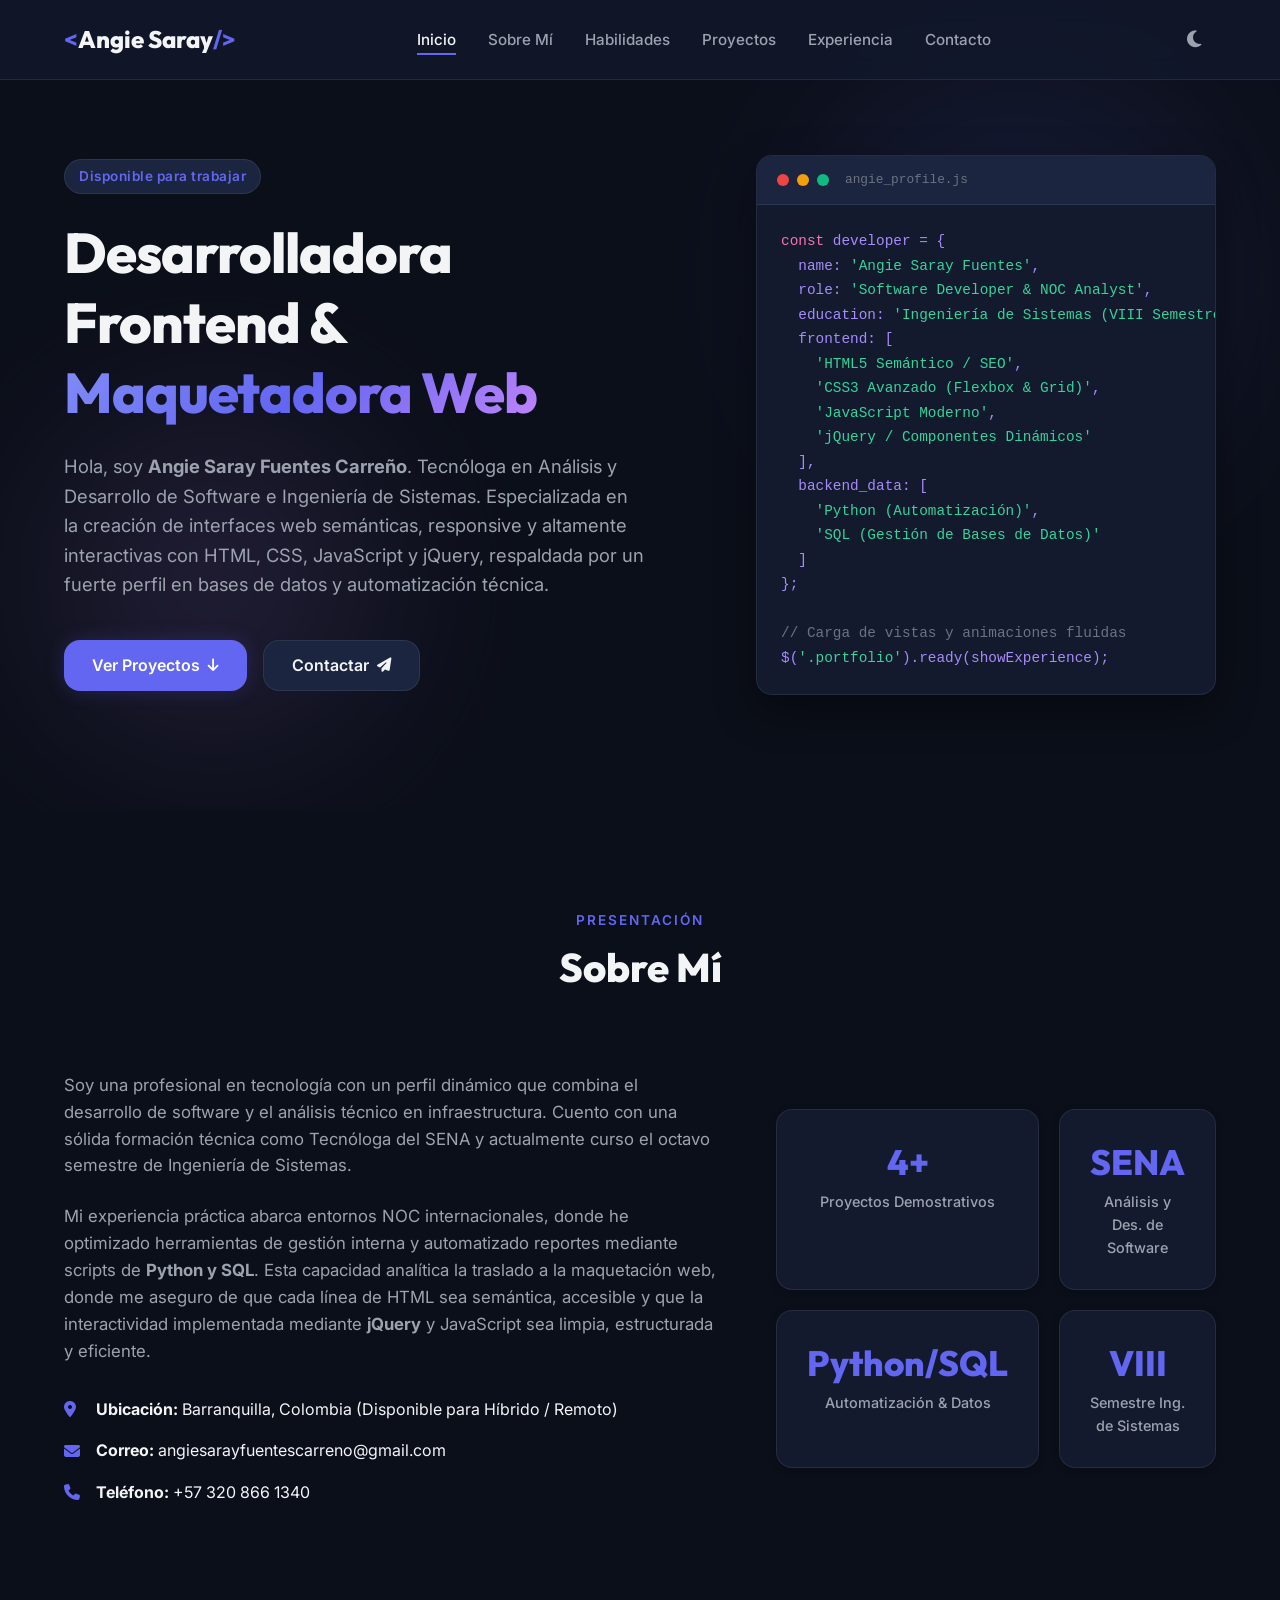
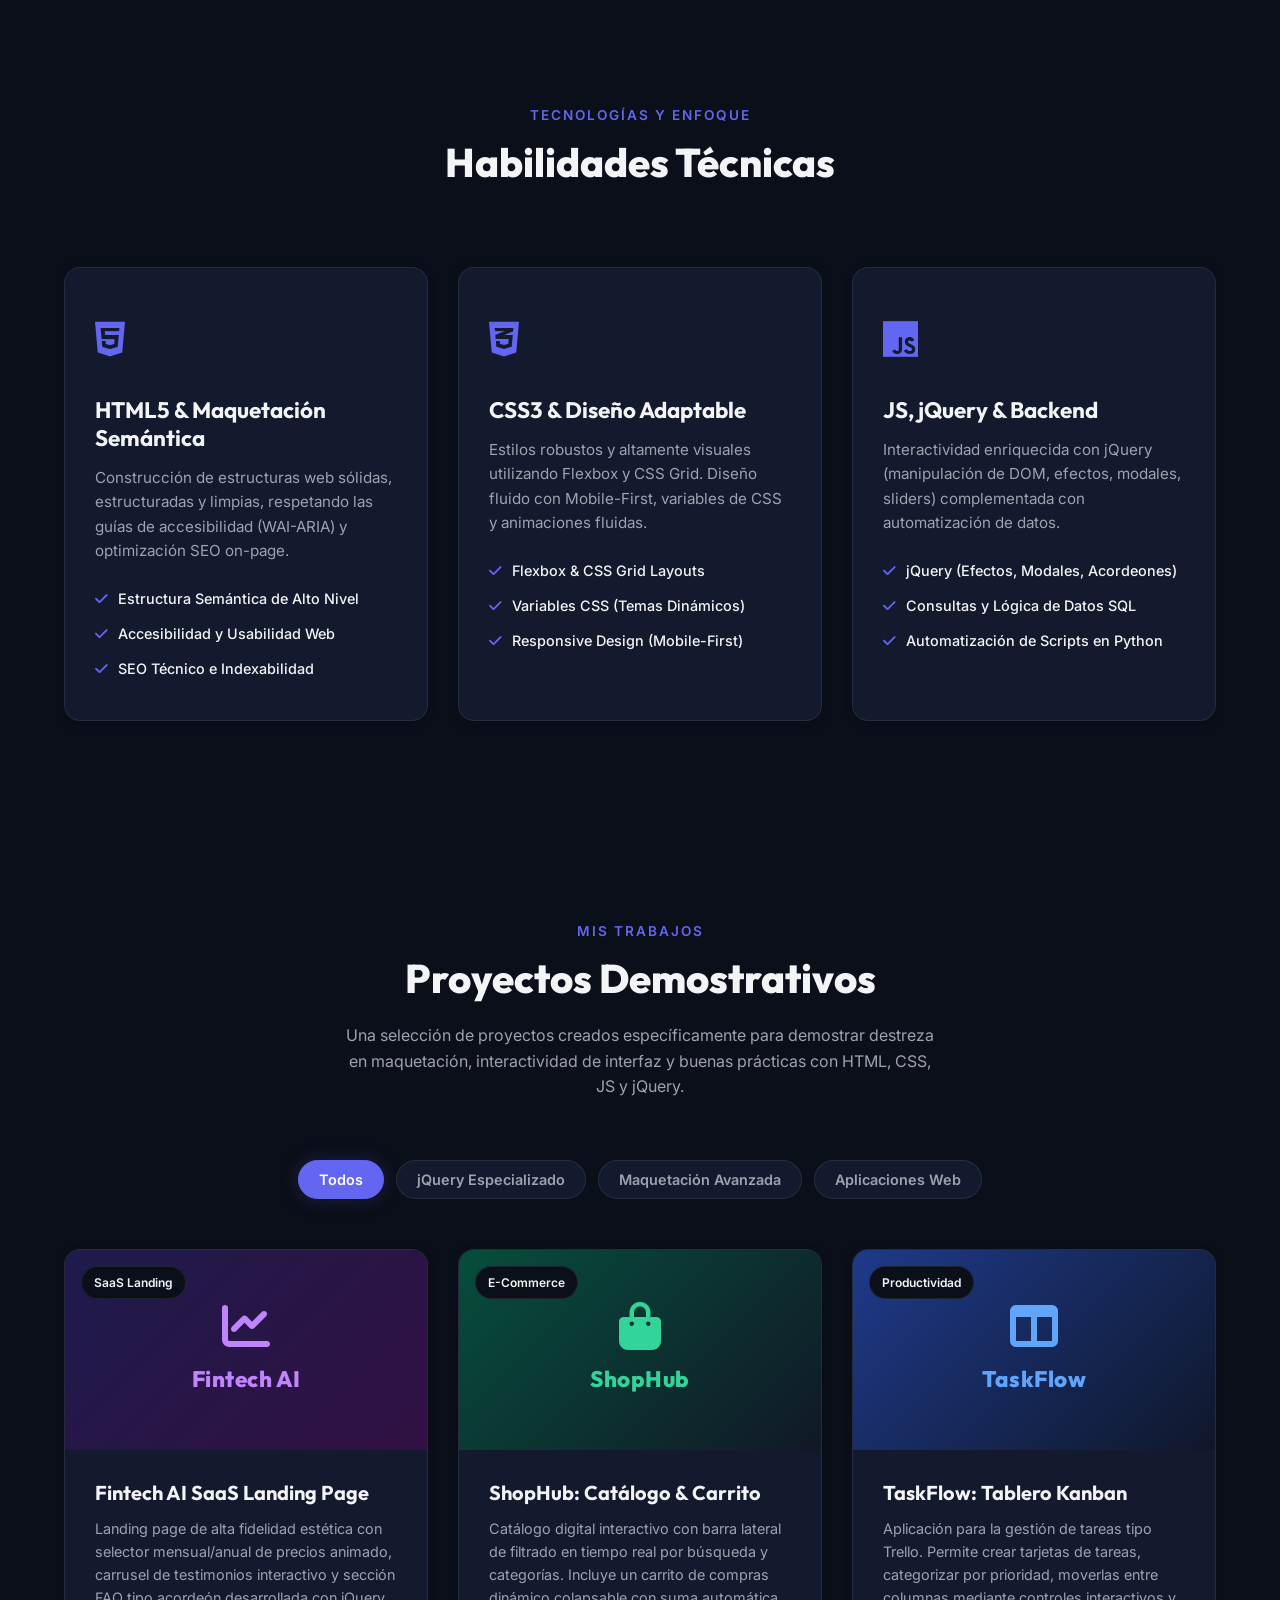
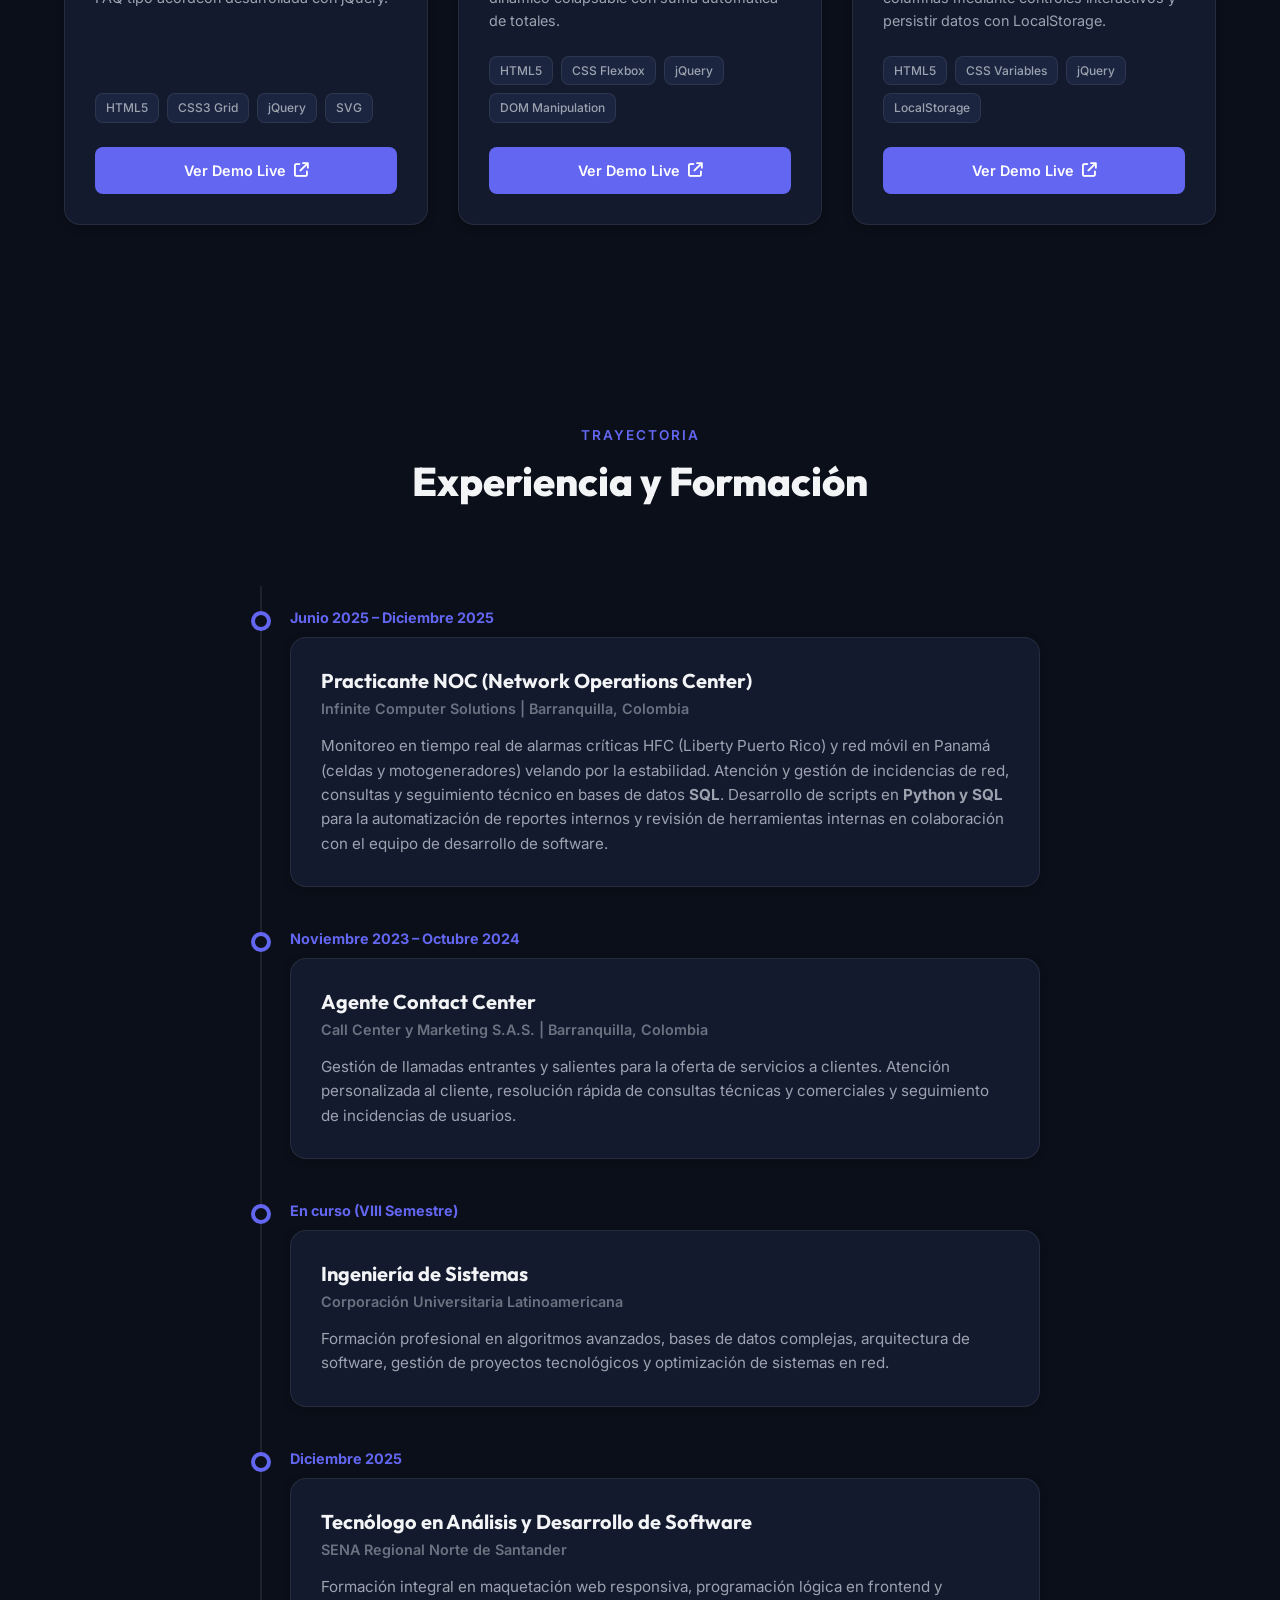
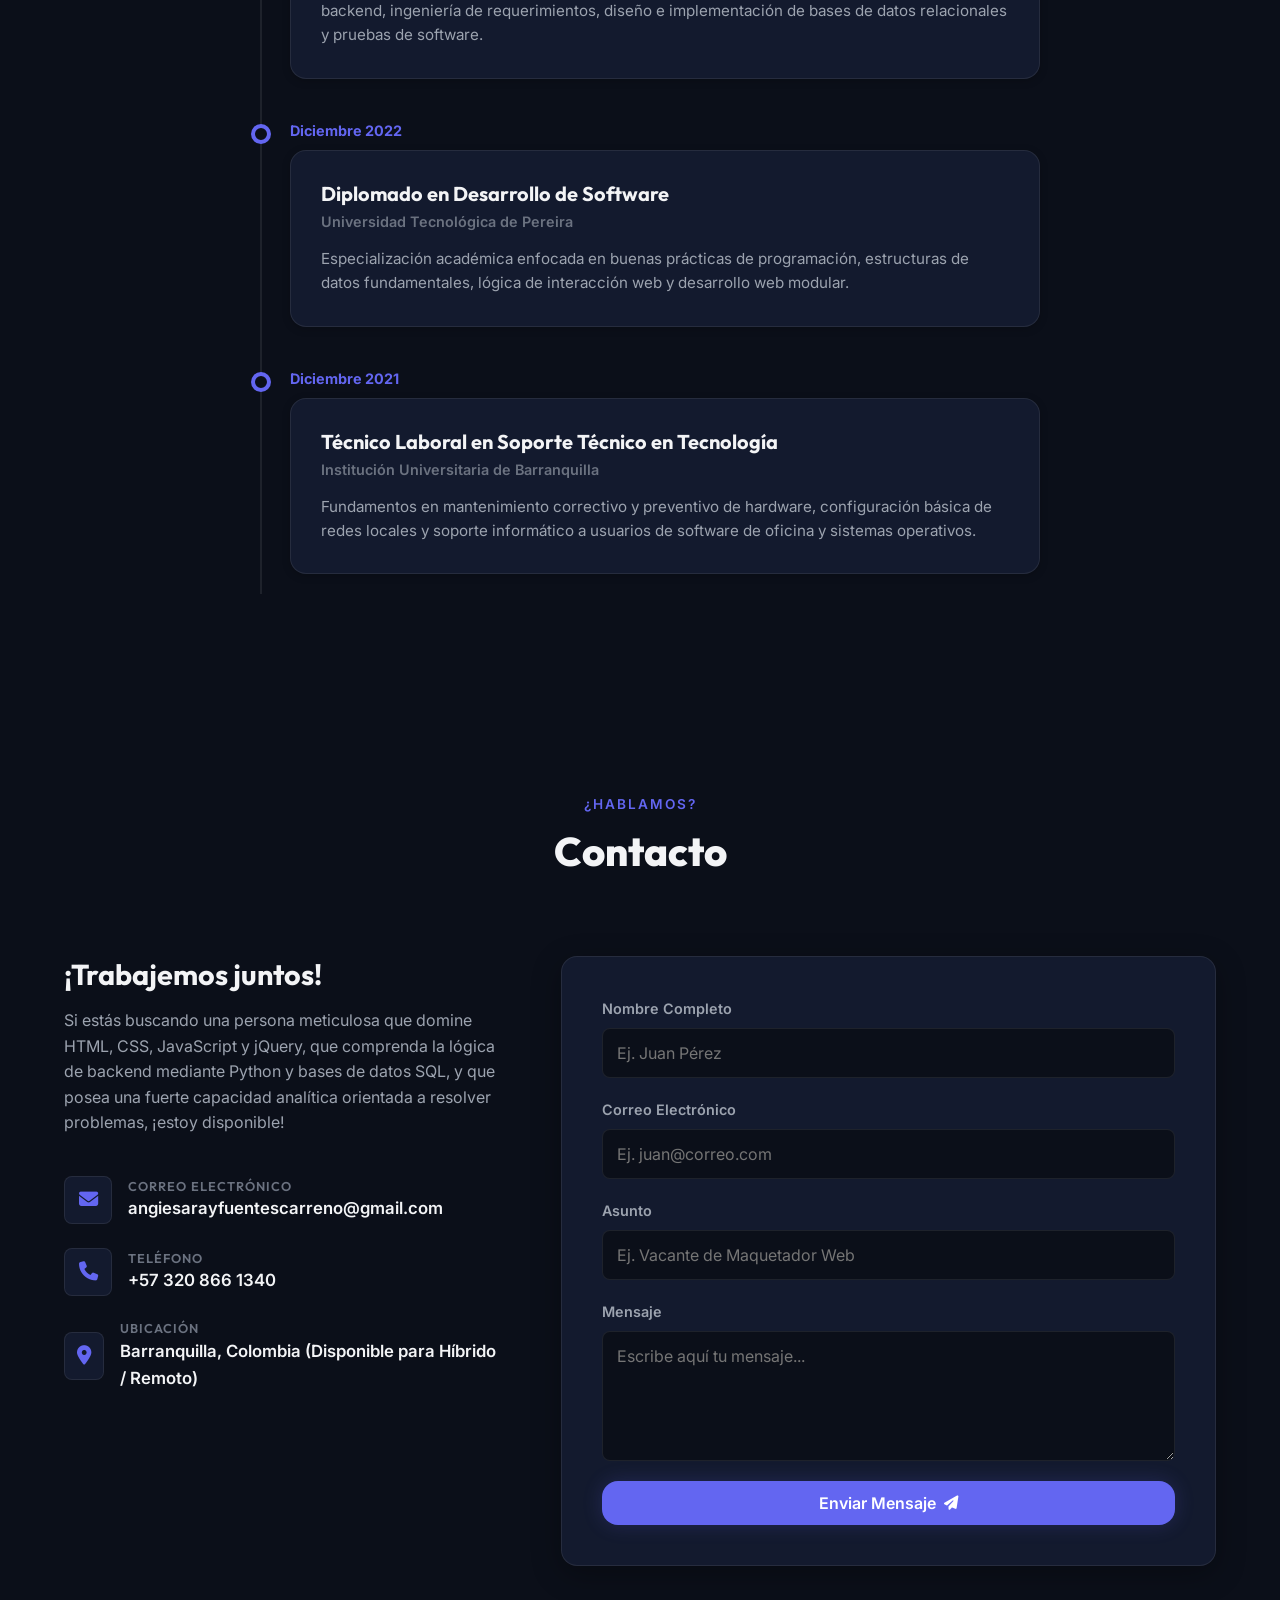
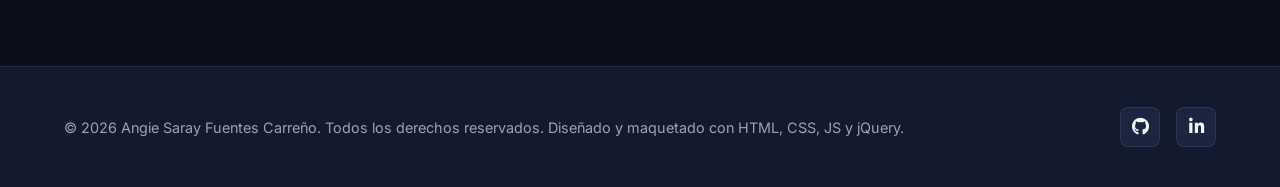
==== index.html @ 32ca0795 "Update index.html with real CV profile details" ====
<!DOCTYPE html>
<html lang="es">
<head>
    <meta charset="UTF-8">
    <meta name="viewport" content="width=device-width, initial-scale=1.0">
    <title>Portafolio Profesional | Angie Saray Fuentes Carreño</title>
    <meta name="description" content="Portafolio profesional de Angie Saray Fuentes Carreño. Tecnóloga en Análisis y Desarrollo de Software e Ingeniería de Sistemas. Especialista en HTML5, CSS3, JavaScript, jQuery, Python y SQL.">
    <meta name="keywords" content="maquetador web, frontend developer, HTML, CSS, JS, jQuery, Python, SQL, NOC, portafolio, Angie Saray Fuentes">
    <meta name="author" content="Angie Saray Fuentes Carreño">
    
    <!-- Google Fonts -->
    <link rel="preconnect" href="https://fonts.googleapis.com">
    <link rel="preconnect" href="https://fonts.gstatic.com" crossorigin>
    <link href="https://fonts.googleapis.com/css2?family=Inter:wght@300;400;500;600;700&family=Outfit:wght@400;500;600;700;800&display=swap" rel="stylesheet">
    
    <!-- FontAwesome Icons -->
    <link rel="stylesheet" href="https://cdnjs.cloudflare.com/ajax/libs/font-awesome/6.4.0/css/all.min.css">
    
    <!-- Custom CSS -->
    <link rel="stylesheet" href="css/main.css">
</head>
<body class="dark-theme">
    
    <!-- Header / Navbar -->
    <header class="site-header" id="site-header">
        <div class="container header-container">
            <a href="#" class="logo" id="logo-brand">
                <span class="logo-accent">&lt;</span>Angie Saray<span class="logo-accent">/&gt;</span>
            </a>
            
            <nav class="main-nav" id="main-navigation">
                <ul class="nav-menu" id="nav-menu">
                    <li><a href="#hero" class="nav-link active">Inicio</a></li>
                    <li><a href="#about" class="nav-link">Sobre Mí</a></li>
                    <li><a href="#skills" class="nav-link">Habilidades</a></li>
                    <li><a href="#projects" class="nav-link">Proyectos</a></li>
                    <li><a href="#experience" class="nav-link">Experiencia</a></li>
                    <li><a href="#contact" class="nav-link">Contacto</a></li>
                </ul>
            </nav>
            
            <div class="header-actions">
                <button class="theme-toggle" id="theme-toggle-btn" aria-label="Cambiar tema de color">
                    <i class="fa-solid fa-moon moon-icon"></i>
                    <i class="fa-solid fa-sun sun-icon"></i>
                </button>
                <button class="mobile-nav-toggle" id="menu-toggle-btn" aria-label="Abrir menú de navegación">
                    <i class="fa-solid fa-bars open-icon"></i>
                    <i class="fa-solid fa-xmark close-icon"></i>
                </button>
            </div>
        </div>
    </header>

    <main>
        <!-- Hero Section -->
        <section class="hero-section" id="hero">
            <div class="hero-bg-shapes">
                <div class="shape shape-1"></div>
                <div class="shape shape-2"></div>
            </div>
            <div class="container hero-container">
                <div class="hero-content">
                    <div class="badge" id="hero-badge">Disponible para trabajar</div>
                    <h1 class="hero-title" id="main-hero-title">
                        Desarrolladora Frontend & <span class="gradient-text">Maquetadora Web</span>
                    </h1>
                    <p class="hero-lead">
                        Hola, soy <strong>Angie Saray Fuentes Carreño</strong>. Tecnóloga en Análisis y Desarrollo de Software e Ingeniería de Sistemas. Especializada en la creación de interfaces web semánticas, responsive y altamente interactivas con HTML, CSS, JavaScript y jQuery, respaldada por un fuerte perfil en bases de datos y automatización técnica.
                    </p>
                    <div class="hero-cta-group">
                        <a href="#projects" class="btn btn-primary" id="cta-view-projects">
                            Ver Proyectos <i class="fa-solid fa-arrow-down btn-icon"></i>
                        </a>
                        <a href="#contact" class="btn btn-secondary" id="cta-contact-me">
                            Contactar <i class="fa-solid fa-paper-plane btn-icon"></i>
                        </a>
                    </div>
                </div>
                <div class="hero-visual">
                    <div class="code-window">
                        <div class="code-header">
                            <span class="dot red"></span>
                            <span class="dot yellow"></span>
                            <span class="dot green"></span>
                            <span class="window-title">angie_profile.js</span>
                        </div>
                        <div class="code-body">
                            <pre><code><span class="keyword">const</span> developer = {
  name: <span class="string">'Angie Saray Fuentes'</span>,
  role: <span class="string">'Software Developer & NOC Analyst'</span>,
  education: <span class="string">'Ingeniería de Sistemas (VIII Semestre)'</span>,
  frontend: [
    <span class="string">'HTML5 Semántico / SEO'</span>,
    <span class="string">'CSS3 Avanzado (Flexbox & Grid)'</span>,
    <span class="string">'JavaScript Moderno'</span>,
    <span class="string">'jQuery / Componentes Dinámicos'</span>
  ],
  backend_data: [
    <span class="string">'Python (Automatización)'</span>,
    <span class="string">'SQL (Gestión de Bases de Datos)'</span>
  ]
};

<span class="comment">// Carga de vistas y animaciones fluidas</span>
$(<span class="string">'.portfolio'</span>).ready(showExperience);</code></pre>
                        </div>
                    </div>
                </div>
            </div>
        </section>

        <!-- About Me Section -->
        <section class="about-section section-padding" id="about">
            <div class="container">
                <div class="section-header">
                    <span class="section-subtitle">Presentación</span>
                    <h2 class="section-title">Sobre Mí</h2>
                </div>
                <div class="about-grid">
                    <div class="about-info">
                        <p class="about-text">
                            Soy una profesional en tecnología con un perfil dinámico que combina el desarrollo de software y el análisis técnico en infraestructura. Cuento con una sólida formación técnica como Tecnóloga del SENA y actualmente curso el octavo semestre de Ingeniería de Sistemas.
                        </p>
                        <p class="about-text">
                            Mi experiencia práctica abarca entornos NOC internacionales, donde he optimizado herramientas de gestión interna y automatizado reportes mediante scripts de <strong>Python y SQL</strong>. Esta capacidad analítica la traslado a la maquetación web, donde me aseguro de que cada línea de HTML sea semántica, accesible y que la interactividad implementada mediante <strong>jQuery</strong> y JavaScript sea limpia, estructurada y eficiente.
                        </p>
                        <div class="personal-details">
                            <div class="detail-item">
                                <i class="fa-solid fa-location-dot detail-icon"></i>
                                <span><strong>Ubicación:</strong> Barranquilla, Colombia (Disponible para Híbrido / Remoto)</span>
                            </div>
                            <div class="detail-item">
                                <i class="fa-solid fa-envelope detail-icon"></i>
                                <span><strong>Correo:</strong> angiesarayfuentescarreno@gmail.com</span>
                            </div>
                            <div class="detail-item">
                                <i class="fa-solid fa-phone detail-icon"></i>
                                <span><strong>Teléfono:</strong> +57 320 866 1340</span>
                            </div>
                        </div>
                    </div>
                    <div class="about-stats">
                        <div class="stat-card">
                            <h3 class="stat-number">4+</h3>
                            <p class="stat-label">Proyectos Demostrativos</p>
                        </div>
                        <div class="stat-card">
                            <h3 class="stat-number">SENA</h3>
                            <p class="stat-label">Análisis y Des. de Software</p>
                        </div>
                        <div class="stat-card">
                            <h3 class="stat-number">Python/SQL</h3>
                            <p class="stat-label">Automatización & Datos</p>
                        </div>
                        <div class="stat-card">
                            <h3 class="stat-number">VIII</h3>
                            <p class="stat-label">Semestre Ing. de Sistemas</p>
                        </div>
                    </div>
                </div>
            </div>
        </section>

        <!-- Habilidades Section -->
        <section class="skills-section section-padding" id="skills">
            <div class="container">
                <div class="section-header">
                    <span class="section-subtitle">Tecnologías y Enfoque</span>
                    <h2 class="section-title">Habilidades Técnicas</h2>
                </div>
                <div class="skills-grid">
                    <div class="skill-category-card">
                        <div class="card-icon"><i class="fa-brands fa-html5"></i></div>
                        <h3 class="card-title">HTML5 & Maquetación Semántica</h3>
                        <p class="card-desc">Construcción de estructuras web sólidas, estructuradas y limpias, respetando las guías de accesibilidad (WAI-ARIA) y optimización SEO on-page.</p>
                        <ul class="skills-list">
                            <li><i class="fa-solid fa-check text-accent"></i> Estructura Semántica de Alto Nivel</li>
                            <li><i class="fa-solid fa-check text-accent"></i> Accesibilidad y Usabilidad Web</li>
                            <li><i class="fa-solid fa-check text-accent"></i> SEO Técnico e Indexabilidad</li>
                        </ul>
                    </div>

                    <div class="skill-category-card">
                        <div class="card-icon"><i class="fa-brands fa-css3-alt"></i></div>
                        <h3 class="card-title">CSS3 & Diseño Adaptable</h3>
                        <p class="card-desc">Estilos robustos y altamente visuales utilizando Flexbox y CSS Grid. Diseño fluido con Mobile-First, variables de CSS y animaciones fluidas.</p>
                        <ul class="skills-list">
                            <li><i class="fa-solid fa-check text-accent"></i> Flexbox & CSS Grid Layouts</li>
                            <li><i class="fa-solid fa-check text-accent"></i> Variables CSS (Temas Dinámicos)</li>
                            <li><i class="fa-solid fa-check text-accent"></i> Responsive Design (Mobile-First)</li>
                        </ul>
                    </div>

                    <div class="skill-category-card">
                        <div class="card-icon"><i class="fa-brands fa-js"></i></div>
                        <h3 class="card-title">JS, jQuery & Backend</h3>
                        <p class="card-desc">Interactividad enriquecida con jQuery (manipulación de DOM, efectos, modales, sliders) complementada con automatización de datos.</p>
                        <ul class="skills-list">
                            <li><i class="fa-solid fa-check text-accent"></i> jQuery (Efectos, Modales, Acordeones)</li>
                            <li><i class="fa-solid fa-check text-accent"></i> Consultas y Lógica de Datos SQL</li>
                            <li><i class="fa-solid fa-check text-accent"></i> Automatización de Scripts en Python</li>
                        </ul>
                    </div>
                </div>
            </div>
        </section>

        <!-- Projects Showcase Section -->
        <section class="projects-section section-padding" id="projects">
            <div class="container">
                <div class="section-header">
                    <span class="section-subtitle">Mis Trabajos</span>
                    <h2 class="section-title">Proyectos Demostrativos</h2>
                    <p class="section-intro">
                        Una selección de proyectos creados específicamente para demostrar destreza en maquetación, interactividad de interfaz y buenas prácticas con HTML, CSS, JS y jQuery.
                    </p>
                </div>

                <!-- Project Filters (jQuery Powered) -->
                <div class="project-filters">
                    <button class="filter-btn active" data-filter="all" id="filter-all">Todos</button>
                    <button class="filter-btn" data-filter="jquery" id="filter-jquery">jQuery Especializado</button>
                    <button class="filter-btn" data-filter="layout" id="filter-layout">Maquetación Avanzada</button>
                    <button class="filter-btn" data-filter="application" id="filter-application">Aplicaciones Web</button>
                </div>

                <div class="projects-grid" id="projects-grid">
                    
                    <!-- Project 1: AI SaaS Landing Page -->
                    <article class="project-card" data-category="layout jquery">
                        <div class="project-img-wrapper">
                            <div class="project-tag">SaaS Landing</div>
                            <div class="project-placeholder-img visual-gradient-saas">
                                <i class="fa-solid fa-chart-line card-visual-icon"></i>
                                <span class="placeholder-text">Fintech AI</span>
                            </div>
                        </div>
                        <div class="project-info">
                            <h3 class="project-title">Fintech AI SaaS Landing Page</h3>
                            <p class="project-desc">
                                Landing page de alta fidelidad estética con selector mensual/anual de precios animado, carrusel de testimonios interactivo y sección FAQ tipo acordeón desarrollada con jQuery.
                            </p>
                            <div class="project-tech-tags">
                                <span>HTML5</span>
                                <span>CSS3 Grid</span>
                                <span>jQuery</span>
                                <span>SVG</span>
                            </div>
                            <div class="project-links">
                                <a href="proyectos/saas-landing/index.html" class="btn-project btn-view" target="_blank">
                                    Ver Demo Live <i class="fa-solid fa-arrow-up-right-from-square"></i>
                                </a>
                            </div>
                        </div>
                    </article>

                    <!-- Project 2: E-Commerce Product Hub -->
                    <article class="project-card" data-category="jquery application">
                        <div class="project-img-wrapper">
                            <div class="project-tag">E-Commerce</div>
                            <div class="project-placeholder-img visual-gradient-ecommerce">
                                <i class="fa-solid fa-bag-shopping card-visual-icon"></i>
                                <span class="placeholder-text">ShopHub</span>
                            </div>
                        </div>
                        <div class="project-info">
                            <h3 class="project-title">ShopHub: Catálogo & Carrito</h3>
                            <p class="project-desc">
                                Catálogo digital interactivo con barra lateral de filtrado en tiempo real por búsqueda y categorías. Incluye un carrito de compras dinámico colapsable con suma automática de totales.
                            </p>
                            <div class="project-tech-tags">
                                <span>HTML5</span>
                                <span>CSS Flexbox</span>
                                <span>jQuery</span>
                                <span>DOM Manipulation</span>
                            </div>
                            <div class="project-links">
                                <a href="proyectos/ecommerce-hub/index.html" class="btn-project btn-view" target="_blank">
                                    Ver Demo Live <i class="fa-solid fa-arrow-up-right-from-square"></i>
                                </a>
                            </div>
                        </div>
                    </article>

                    <!-- Project 3: Kanban Board -->
                    <article class="project-card" data-category="application jquery">
                        <div class="project-img-wrapper">
                            <div class="project-tag">Productividad</div>
                            <div class="project-placeholder-img visual-gradient-kanban">
                                <i class="fa-solid fa-table-columns card-visual-icon"></i>
                                <span class="placeholder-text">TaskFlow</span>
                            </div>
                        </div>
                        <div class="project-info">
                            <h3 class="project-title">TaskFlow: Tablero Kanban</h3>
                            <p class="project-desc">
                                Aplicación para la gestión de tareas tipo Trello. Permite crear tarjetas de tareas, categorizar por prioridad, moverlas entre columnas mediante controles interactivos y persistir datos con LocalStorage.
                            </p>
                            <div class="project-tech-tags">
                                <span>HTML5</span>
                                <span>CSS Variables</span>
                                <span>jQuery</span>
                                <span>LocalStorage</span>
                            </div>
                            <div class="project-links">
                                <a href="proyectos/kanban-board/index.html" class="btn-project btn-view" target="_blank">
                                    Ver Demo Live <i class="fa-solid fa-arrow-up-right-from-square"></i>
                                </a>
                            </div>
                        </div>
                    </article>

                </div>
            </div>
        </section>

        <!-- Experiencia / Educación Section -->
        <section class="experience-section section-padding" id="experience">
            <div class="container">
                <div class="section-header">
                    <span class="section-subtitle">Trayectoria</span>
                    <h2 class="section-title">Experiencia y Formación</h2>
                </div>
                <div class="timeline">
                    <!-- Experience 1 -->
                    <div class="timeline-item">
                        <div class="timeline-dot"></div>
                        <div class="timeline-date">Junio 2025 – Diciembre 2025</div>
                        <div class="timeline-content">
                            <h3 class="timeline-title">Practicante NOC (Network Operations Center)</h3>
                            <p class="timeline-org">Infinite Computer Solutions | Barranquilla, Colombia</p>
                            <p class="timeline-desc">
                                Monitoreo en tiempo real de alarmas críticas HFC (Liberty Puerto Rico) y red móvil en Panamá (celdas y motogeneradores) velando por la estabilidad. Atención y gestión de incidencias de red, consultas y seguimiento técnico en bases de datos <strong>SQL</strong>. Desarrollo de scripts en <strong>Python y SQL</strong> para la automatización de reportes internos y revisión de herramientas internas en colaboración con el equipo de desarrollo de software.
                            </p>
                        </div>
                    </div>
                    
                    <!-- Experience 2 -->
                    <div class="timeline-item">
                        <div class="timeline-dot"></div>
                        <div class="timeline-date">Noviembre 2023 – Octubre 2024</div>
                        <div class="timeline-content">
                            <h3 class="timeline-title">Agente Contact Center</h3>
                            <p class="timeline-org">Call Center y Marketing S.A.S. | Barranquilla, Colombia</p>
                            <p class="timeline-desc">
                                Gestión de llamadas entrantes y salientes para la oferta de servicios a clientes. Atención personalizada al cliente, resolución rápida de consultas técnicas y comerciales y seguimiento de incidencias de usuarios.
                            </p>
                        </div>
                    </div>

                    <!-- Education 1 -->
                    <div class="timeline-item">
                        <div class="timeline-dot"></div>
                        <div class="timeline-date">En curso (VIII Semestre)</div>
                        <div class="timeline-content">
                            <h3 class="timeline-title">Ingeniería de Sistemas</h3>
                            <p class="timeline-org">Corporación Universitaria Latinoamericana</p>
                            <p class="timeline-desc">
                                Formación profesional en algoritmos avanzados, bases de datos complejas, arquitectura de software, gestión de proyectos tecnológicos y optimización de sistemas en red.
                            </p>
                        </div>
                    </div>

                    <!-- Education 2 -->
                    <div class="timeline-item">
                        <div class="timeline-dot"></div>
                        <div class="timeline-date">Diciembre 2025</div>
                        <div class="timeline-content">
                            <h3 class="timeline-title">Tecnólogo en Análisis y Desarrollo de Software</h3>
                            <p class="timeline-org">SENA Regional Norte de Santander</p>
                            <p class="timeline-desc">
                                Formación integral en maquetación web responsiva, programación lógica en frontend y backend, ingeniería de requerimientos, diseño e implementación de bases de datos relacionales y pruebas de software.
                            </p>
                        </div>
                    </div>

                    <!-- Education 3 -->
                    <div class="timeline-item">
                        <div class="timeline-dot"></div>
                        <div class="timeline-date">Diciembre 2022</div>
                        <div class="timeline-content">
                            <h3 class="timeline-title">Diplomado en Desarrollo de Software</h3>
                            <p class="timeline-org">Universidad Tecnológica de Pereira</p>
                            <p class="timeline-desc">
                                Especialización académica enfocada en buenas prácticas de programación, estructuras de datos fundamentales, lógica de interacción web y desarrollo web modular.
                            </p>
                        </div>
                    </div>

                    <!-- Education 4 -->
                    <div class="timeline-item">
                        <div class="timeline-dot"></div>
                        <div class="timeline-date">Diciembre 2021</div>
                        <div class="timeline-content">
                            <h3 class="timeline-title">Técnico Laboral en Soporte Técnico en Tecnología</h3>
                            <p class="timeline-org">Institución Universitaria de Barranquilla</p>
                            <p class="timeline-desc">
                                Fundamentos en mantenimiento correctivo y preventivo de hardware, configuración básica de redes locales y soporte informático a usuarios de software de oficina y sistemas operativos.
                            </p>
                        </div>
                    </div>
                </div>
            </div>
        </section>

        <!-- Contact Section -->
        <section class="contact-section section-padding" id="contact">
            <div class="container">
                <div class="section-header">
                    <span class="section-subtitle">¿Hablamos?</span>
                    <h2 class="section-title">Contacto</h2>
                </div>
                <div class="contact-grid">
                    <div class="contact-info-panel">
                        <h3 class="contact-info-title">¡Trabajemos juntos!</h3>
                        <p class="contact-info-desc">
                            Si estás buscando una persona meticulosa que domine HTML, CSS, JavaScript y jQuery, que comprenda la lógica de backend mediante Python y bases de datos SQL, y que posea una fuerte capacidad analítica orientada a resolver problemas, ¡estoy disponible!
                        </p>
                        
                        <div class="contact-methods">
                            <div class="method-item">
                                <div class="method-icon"><i class="fa-solid fa-envelope"></i></div>
                                <div>
                                    <h4 class="method-label">Correo Electrónico</h4>
                                    <a href="mailto:angiesarayfuentescarreno@gmail.com" class="method-link">angiesarayfuentescarreno@gmail.com</a>
                                </div>
                            </div>
                            <div class="method-item">
                                <div class="method-icon"><i class="fa-solid fa-phone"></i></div>
                                <div>
                                    <h4 class="method-label">Teléfono</h4>
                                    <a href="tel:+573208661340" class="method-link">+57 320 866 1340</a>
                                </div>
                            </div>
                            <div class="method-item">
                                <div class="method-icon"><i class="fa-solid fa-location-dot"></i></div>
                                <div>
                                    <h4 class="method-label">Ubicación</h4>
                                    <span class="method-text">Barranquilla, Colombia (Disponible para Híbrido / Remoto)</span>
                                </div>
                            </div>
                        </div>
                    </div>

                    <div class="contact-form-panel">
                        <!-- jQuery Validated Form -->
                        <form id="portfolio-contact-form" class="contact-form" novalidate>
                            <div class="form-group">
                                <label for="form-name">Nombre Completo</label>
                                <input type="text" id="form-name" name="name" class="form-control" placeholder="Ej. Juan Pérez" required>
                                <span class="error-msg" id="name-error">El nombre es obligatorio (mínimo 3 letras).</span>
                            </div>
                            
                            <div class="form-group">
                                <label for="form-email">Correo Electrónico</label>
                                <input type="email" id="form-email" name="email" class="form-control" placeholder="Ej. juan@correo.com" required>
                                <span class="error-msg" id="email-error">Ingrese un correo electrónico válido.</span>
                            </div>

                            <div class="form-group">
                                <label for="form-subject">Asunto</label>
                                <input type="text" id="form-subject" name="subject" class="form-control" placeholder="Ej. Vacante de Maquetador Web" required>
                                <span class="error-msg" id="subject-error">El asunto es obligatorio.</span>
                            </div>

                            <div class="form-group">
                                <label for="form-message">Mensaje</label>
                                <textarea id="form-message" name="message" class="form-control" rows="5" placeholder="Escribe aquí tu mensaje..." required></textarea>
                                <span class="error-msg" id="message-error">El mensaje no puede estar vacío (mínimo 10 caracteres).</span>
                            </div>

                            <button type="submit" class="btn btn-primary btn-block" id="form-submit-btn">
                                Enviar Mensaje <i class="fa-solid fa-paper-plane btn-icon"></i>
                            </button>
                            
                            <div class="form-status-alert success" id="form-status-success">
                                <i class="fa-solid fa-circle-check alert-icon"></i>
                                Mensaje enviado exitosamente. ¡Gracias por contactarme!
                            </div>
                            
                            <div class="form-status-alert error" id="form-status-error">
                                <i class="fa-solid fa-circle-xmark alert-icon"></i>
                                Por favor corrija los errores en el formulario antes de enviar.
                            </div>
                        </form>
                    </div>
                </div>
            </div>
        </section>
    </main>

    <!-- Footer -->
    <footer class="site-footer">
        <div class="container footer-container">
            <p class="copyright">
                &copy; 2026 Angie Saray Fuentes Carreño. Todos los derechos reservados. Diseñado y maquetado con HTML, CSS, JS y jQuery.
            </p>
            <div class="footer-socials">
                <a href="https://github.com/AngieFuentes2909" target="_blank" aria-label="GitHub"><i class="fa-brands fa-github"></i></a>
                <a href="https://linkedin.com" target="_blank" aria-label="LinkedIn"><i class="fa-brands fa-linkedin-in"></i></a>
            </div>
        </div>
    </footer>

    <!-- jQuery CDN -->
    <script src="https://code.jquery.com/jquery-3.7.1.min.js" integrity="sha256-/JqT3SQfawRcv/BIHPThkBvs0OEvtFFmqPF/lYI/Cxo=" crossorigin="anonymous"></script>
    
    <!-- Custom JS -->
    <script src="js/main.js"></script>
</body>
</html>
---- css/main.css ----
/* ==========================================================================
   DESIGN SYSTEM & VARIABLES
   ========================================================================== */

:root {
    /* Color Palette - Dark Theme (Default) */
    --bg-primary: #0b0f19;
    --bg-secondary: #131a2e;
    --bg-tertiary: #1b2540;
    --bg-glass: rgba(19, 26, 46, 0.7);
    --border-color: rgba(255, 255, 255, 0.08);
    --text-primary: #f3f4f6;
    --text-secondary: #9ca3af;
    --text-muted: #6b7280;
    
    /* Brand Accent Colors */
    --accent-color: #6366f1; /* Indigo */
    --accent-hover: #4f46e5;
    --accent-glow: rgba(99, 102, 241, 0.3);
    
    /* Support Colors */
    --success: #10b981;
    --success-bg: rgba(16, 185, 129, 0.1);
    --error: #ef4444;
    --error-bg: rgba(239, 68, 68, 0.1);
    --warning: #f59e0b;
    
    /* Fonts */
    --font-heading: 'Outfit', 'Inter', sans-serif;
    --font-body: 'Inter', sans-serif;
    
    /* Transitions & Shadow */
    --transition-fast: 0.2s ease;
    --transition-normal: 0.3s cubic-bezier(0.4, 0, 0.2, 1);
    --transition-slow: 0.5s cubic-bezier(0.4, 0, 0.2, 1);
    --shadow-sm: 0 2px 8px rgba(0, 0, 0, 0.2);
    --shadow-md: 0 8px 30px rgba(0, 0, 0, 0.3);
    --shadow-lg: 0 16px 40px rgba(0, 0, 0, 0.4);
    --shadow-accent: 0 0 20px rgba(99, 102, 241, 0.2);
    
    /* Border Radius */
    --radius-sm: 8px;
    --radius-md: 16px;
    --radius-lg: 24px;
    --radius-full: 9999px;
    
    /* Constraints */
    --max-width: 1200px;
    --header-height: 80px;
}

/* Light Theme Overrides */
body.light-theme {
    --bg-primary: #f8fafc;
    --bg-secondary: #ffffff;
    --bg-tertiary: #f1f5f9;
    --bg-glass: rgba(255, 255, 255, 0.7);
    --border-color: rgba(0, 0, 0, 0.08);
    --text-primary: #0f172a;
    --text-secondary: #475569;
    --text-muted: #94a3b8;
    
    --accent-color: #4f46e5;
    --accent-hover: #3730a3;
    --accent-glow: rgba(79, 70, 229, 0.15);
    
    --shadow-sm: 0 2px 8px rgba(0, 0, 0, 0.05);
    --shadow-md: 0 8px 30px rgba(0, 0, 0, 0.08);
    --shadow-lg: 0 16px 40px rgba(0, 0, 0, 0.12);
}

/* ==========================================================================
   RESET & BASE STYLES
   ========================================================================== */

* {
    box-sizing: border-box;
    margin: 0;
    padding: 0;
}

html {
    scroll-behavior: smooth;
    font-size: 16px;
}

body {
    background-color: var(--bg-primary);
    color: var(--text-primary);
    font-family: var(--font-body);
    line-height: 1.6;
    overflow-x: hidden;
    transition: background-color var(--transition-normal), color var(--transition-normal);
}

/* Custom Scrollbar */
::-webkit-scrollbar {
    width: 10px;
}
::-webkit-scrollbar-track {
    background: var(--bg-primary);
}
::-webkit-scrollbar-thumb {
    background: var(--bg-tertiary);
    border-radius: var(--radius-full);
    border: 2px solid var(--bg-primary);
}
::-webkit-scrollbar-thumb:hover {
    background: var(--accent-color);
}

/* Common Layout Containers */
.container {
    width: 90%;
    max-width: var(--max-width);
    margin: 0 auto;
}

a {
    color: inherit;
    text-decoration: none;
    transition: color var(--transition-fast);
}

ul {
    list-style: none;
}

img {
    max-width: 100%;
    height: auto;
    display: block;
}

button, input, textarea, select {
    font-family: inherit;
    font-size: inherit;
    color: inherit;
}

/* ==========================================================================
   TYPOGRAPHY & UTILITIES
   ========================================================================== */

h1, h2, h3, h4, h5, h6 {
    font-family: var(--font-heading);
    font-weight: 700;
    line-height: 1.25;
}

.gradient-text {
    background: linear-gradient(135deg, #818cf8 0%, var(--accent-color) 50%, #c084fc 100%);
    -webkit-background-clip: text;
    -webkit-text-fill-color: transparent;
    background-clip: text;
}

.text-accent {
    color: var(--accent-color);
}

.section-padding {
    padding: 100px 0;
}

.section-header {
    text-align: center;
    margin-bottom: 60px;
}

.section-subtitle {
    text-transform: uppercase;
    font-size: 0.85rem;
    font-weight: 600;
    letter-spacing: 2px;
    color: var(--accent-color);
    margin-bottom: 10px;
    display: block;
}

.section-title {
    font-size: 2.5rem;
    font-weight: 800;
    margin-bottom: 20px;
    position: relative;
    display: inline-block;
}

.section-intro {
    max-width: 600px;
    margin: 0 auto;
    color: var(--text-secondary);
}

/* ==========================================================================
   BUTTONS
   ========================================================================== */

.btn {
    display: inline-flex;
    align-items: center;
    justify-content: center;
    padding: 12px 28px;
    border-radius: var(--radius-md);
    font-weight: 600;
    cursor: pointer;
    transition: all var(--transition-fast);
    border: none;
    gap: 8px;
    outline: none;
}

.btn-icon {
    font-size: 0.9em;
    transition: transform var(--transition-fast);
}

.btn:hover .btn-icon {
    transform: translateY(2px);
}

.btn-primary {
    background-color: var(--accent-color);
    color: #ffffff;
    box-shadow: var(--shadow-accent);
}

.btn-primary:hover {
    background-color: var(--accent-hover);
    transform: translateY(-2px);
    box-shadow: 0 10px 25px rgba(99, 102, 241, 0.4);
}

.btn-secondary {
    background-color: var(--bg-tertiary);
    color: var(--text-primary);
    border: 1px solid var(--border-color);
}

.btn-secondary:hover {
    background-color: var(--border-color);
    transform: translateY(-2px);
}

.btn-block {
    display: flex;
    width: 100%;
}

/* ==========================================================================
   HEADER / NAVBAR
   ========================================================================== */

.site-header {
    position: fixed;
    top: 0;
    left: 0;
    width: 100%;
    height: var(--header-height);
    background-color: var(--bg-glass);
    backdrop-filter: blur(12px);
    -webkit-backdrop-filter: blur(12px);
    border-bottom: 1px solid var(--border-color);
    z-index: 1000;
    display: flex;
    align-items: center;
    transition: background-color var(--transition-normal), border var(--transition-normal);
}

.header-container {
    display: flex;
    justify-content: space-between;
    align-items: center;
}

.logo {
    font-family: var(--font-heading);
    font-weight: 800;
    font-size: 1.5rem;
    color: var(--text-primary);
    display: flex;
    align-items: center;
}

.logo-accent {
    color: var(--accent-color);
    font-weight: 700;
}

.main-nav {
    display: flex;
}

.nav-menu {
    display: flex;
    gap: 32px;
}

.nav-link {
    font-weight: 500;
    color: var(--text-secondary);
    font-size: 0.95rem;
    position: relative;
    padding: 6px 0;
}

.nav-link::after {
    content: '';
    position: absolute;
    bottom: 0;
    left: 0;
    width: 0;
    height: 2px;
    background-color: var(--accent-color);
    transition: width var(--transition-fast);
}

.nav-link:hover, .nav-link.active {
    color: var(--text-primary);
}

.nav-link.active::after, .nav-link:hover::after {
    width: 100%;
}

.header-actions {
    display: flex;
    align-items: center;
    gap: 16px;
}

.theme-toggle, .mobile-nav-toggle {
    background: none;
    border: none;
    color: var(--text-secondary);
    font-size: 1.2rem;
    cursor: pointer;
    width: 44px;
    height: 44px;
    border-radius: var(--radius-sm);
    display: flex;
    align-items: center;
    justify-content: center;
    transition: all var(--transition-fast);
}

.theme-toggle:hover {
    color: var(--accent-color);
    background-color: var(--bg-tertiary);
}

/* Theme switch active states styling */
.moon-icon { display: block; }
.sun-icon { display: none; }

body.light-theme .moon-icon { display: none; }
body.light-theme .sun-icon { display: block; }

.mobile-nav-toggle {
    display: none;
}

/* ==========================================================================
   HERO SECTION
   ========================================================================== */

.hero-section {
    position: relative;
    padding-top: calc(var(--header-height) + 60px);
    padding-bottom: 100px;
    min-height: 90vh;
    display: flex;
    align-items: center;
    overflow: hidden;
}

.hero-bg-shapes {
    position: absolute;
    top: 0;
    left: 0;
    width: 100%;
    height: 100%;
    z-index: -1;
    pointer-events: none;
}

.shape {
    position: absolute;
    border-radius: var(--radius-full);
    filter: blur(100px);
    opacity: 0.15;
}

.shape-1 {
    top: 10%;
    right: 5%;
    width: 400px;
    height: 400px;
    background-color: var(--accent-color);
}

.shape-2 {
    bottom: 10%;
    left: 5%;
    width: 300px;
    height: 300px;
    background-color: #c084fc;
}

.hero-container {
    display: grid;
    grid-template-columns: 1.2fr 0.8fr;
    gap: 60px;
    align-items: center;
}

.badge {
    display: inline-block;
    padding: 6px 14px;
    background-color: var(--bg-tertiary);
    color: var(--accent-color);
    font-size: 0.85rem;
    font-weight: 600;
    border-radius: var(--radius-full);
    border: 1px solid var(--border-color);
    margin-bottom: 24px;
    letter-spacing: 0.5px;
}

.hero-title {
    font-size: 3.5rem;
    font-weight: 800;
    letter-spacing: -1px;
    margin-bottom: 24px;
}

.hero-lead {
    font-size: 1.15rem;
    color: var(--text-secondary);
    margin-bottom: 40px;
    max-width: 580px;
}

.hero-cta-group {
    display: flex;
    gap: 16px;
    flex-wrap: wrap;
}

/* Code visual box */
.hero-visual {
    display: flex;
    justify-content: center;
}

.code-window {
    background-color: var(--bg-secondary);
    border: 1px solid var(--border-color);
    border-radius: var(--radius-md);
    box-shadow: var(--shadow-lg);
    width: 100%;
    max-width: 460px;
    overflow: hidden;
    font-family: monospace;
}

.code-header {
    background-color: var(--bg-tertiary);
    padding: 14px 20px;
    border-bottom: 1px solid var(--border-color);
    display: flex;
    align-items: center;
    gap: 8px;
}

.dot {
    width: 12px;
    height: 12px;
    border-radius: var(--radius-full);
    display: inline-block;
}

.dot.red { background-color: #ef4444; }
.dot.yellow { background-color: #f59e0b; }
.dot.green { background-color: #10b981; }

.window-title {
    font-size: 0.8rem;
    color: var(--text-muted);
    margin-left: 8px;
}

.code-body {
    padding: 24px;
    font-size: 0.9rem;
    line-height: 1.7;
    color: #a78bfa;
}

.keyword { color: #f472b6; }
.string { color: #34d399; }
.number { color: #fbbf24; }
.comment { color: var(--text-muted); }

/* ==========================================================================
   ABOUT ME SECTION
   ========================================================================== */

.about-grid {
    display: grid;
    grid-template-columns: 1.2fr 0.8fr;
    gap: 60px;
    align-items: center;
}

.about-text {
    color: var(--text-secondary);
    margin-bottom: 24px;
    font-size: 1.05rem;
}

.personal-details {
    display: grid;
    grid-template-columns: 1fr;
    gap: 16px;
    margin-top: 32px;
}

.detail-item {
    display: flex;
    align-items: center;
    gap: 12px;
}

.detail-icon {
    color: var(--accent-color);
    width: 20px;
}

.about-stats {
    display: grid;
    grid-template-columns: 1fr 1fr;
    gap: 20px;
}

.stat-card {
    background-color: var(--bg-secondary);
    border: 1px solid var(--border-color);
    border-radius: var(--radius-md);
    padding: 30px;
    text-align: center;
    box-shadow: var(--shadow-sm);
    transition: transform var(--transition-fast), border var(--transition-fast);
}

.stat-card:hover {
    transform: translateY(-5px);
    border-color: var(--accent-color);
}

.stat-number {
    font-size: 2.2rem;
    font-weight: 800;
    color: var(--accent-color);
    margin-bottom: 6px;
}

.stat-label {
    font-size: 0.9rem;
    color: var(--text-secondary);
    font-weight: 500;
}

/* ==========================================================================
   SKILLS SECTION
   ========================================================================== */

.skills-grid {
    display: grid;
    grid-template-columns: repeat(3, 1fr);
    gap: 30px;
}

.skill-category-card {
    background-color: var(--bg-secondary);
    border: 1px solid var(--border-color);
    border-radius: var(--radius-md);
    padding: 40px 30px;
    box-shadow: var(--shadow-sm);
    transition: transform var(--transition-fast), box-shadow var(--transition-fast);
}

.skill-category-card:hover {
    transform: translateY(-5px);
    box-shadow: var(--shadow-md);
}

.card-icon {
    font-size: 2.5rem;
    color: var(--accent-color);
    margin-bottom: 24px;
}

.card-title {
    font-size: 1.4rem;
    font-weight: 700;
    margin-bottom: 14px;
}

.card-desc {
    color: var(--text-secondary);
    font-size: 0.95rem;
    margin-bottom: 24px;
    line-height: 1.6;
}

.skills-list {
    display: flex;
    flex-direction: column;
    gap: 12px;
}

.skills-list li {
    display: flex;
    align-items: center;
    gap: 10px;
    font-size: 0.9rem;
    font-weight: 500;
}

/* ==========================================================================
   PROJECTS SHOWCASE SECTION
   ========================================================================== */

.project-filters {
    display: flex;
    justify-content: center;
    gap: 12px;
    margin-bottom: 50px;
    flex-wrap: wrap;
}

.filter-btn {
    background-color: var(--bg-secondary);
    color: var(--text-secondary);
    border: 1px solid var(--border-color);
    padding: 10px 20px;
    border-radius: var(--radius-full);
    cursor: pointer;
    font-weight: 600;
    font-size: 0.9rem;
    transition: all var(--transition-fast);
}

.filter-btn:hover, .filter-btn.active {
    background-color: var(--accent-color);
    color: #ffffff;
    border-color: var(--accent-color);
    box-shadow: var(--shadow-accent);
}

.projects-grid {
    display: grid;
    grid-template-columns: repeat(3, 1fr);
    gap: 30px;
}

.project-card {
    background-color: var(--bg-secondary);
    border: 1px solid var(--border-color);
    border-radius: var(--radius-md);
    overflow: hidden;
    box-shadow: var(--shadow-sm);
    transition: all var(--transition-normal);
    display: flex;
    flex-direction: column;
}

.project-card:hover {
    transform: translateY(-8px);
    box-shadow: var(--shadow-lg);
    border-color: rgba(99, 102, 241, 0.25);
}

.project-img-wrapper {
    position: relative;
    height: 200px;
    overflow: hidden;
}

.project-tag {
    position: absolute;
    top: 16px;
    left: 16px;
    background-color: var(--bg-primary);
    color: var(--text-primary);
    font-size: 0.75rem;
    font-weight: 600;
    padding: 6px 12px;
    border-radius: var(--radius-full);
    border: 1px solid var(--border-color);
    z-index: 10;
}

.project-placeholder-img {
    width: 100%;
    height: 100%;
    display: flex;
    flex-direction: column;
    justify-content: center;
    align-items: center;
    gap: 12px;
    transition: transform var(--transition-slow);
}

.project-card:hover .project-placeholder-img {
    transform: scale(1.05);
}

/* Beautiful custom gradients for projects visual layout */
.visual-gradient-saas {
    background: linear-gradient(135deg, #1e1b4b 0%, #311042 100%);
    color: #c084fc;
}

.visual-gradient-ecommerce {
    background: linear-gradient(135deg, #064e3b 0%, #111827 100%);
    color: #34d399;
}

.visual-gradient-kanban {
    background: linear-gradient(135deg, #1e3a8a 0%, #0f172a 100%);
    color: #60a5fa;
}

.card-visual-icon {
    font-size: 3rem;
}

.placeholder-text {
    font-family: var(--font-heading);
    font-size: 1.4rem;
    font-weight: 800;
    letter-spacing: 0.5px;
}

.project-info {
    padding: 30px;
    display: flex;
    flex-direction: column;
    flex-grow: 1;
}

.project-title {
    font-size: 1.25rem;
    font-weight: 700;
    margin-bottom: 12px;
}

.project-desc {
    color: var(--text-secondary);
    font-size: 0.9rem;
    margin-bottom: 24px;
    line-height: 1.6;
    flex-grow: 1;
}

.project-tech-tags {
    display: flex;
    flex-wrap: wrap;
    gap: 8px;
    margin-bottom: 24px;
}

.project-tech-tags span {
    font-size: 0.75rem;
    background-color: var(--bg-tertiary);
    color: var(--text-secondary);
    padding: 4px 10px;
    border-radius: var(--radius-sm);
    font-weight: 500;
    border: 1px solid var(--border-color);
}

.project-links {
    display: flex;
}

.btn-project {
    display: inline-flex;
    align-items: center;
    justify-content: center;
    gap: 8px;
    font-size: 0.9rem;
    font-weight: 600;
    width: 100%;
    padding: 12px;
    border-radius: var(--radius-sm);
    transition: all var(--transition-fast);
}

.btn-view {
    background-color: var(--accent-color);
    color: #ffffff;
}

.btn-view:hover {
    background-color: var(--accent-hover);
}

/* ==========================================================================
   EXPERIENCE / TIMELINE SECTION
   ========================================================================== */

.timeline {
    position: relative;
    max-width: 800px;
    margin: 0 auto;
    padding: 20px 0;
}

.timeline::before {
    content: '';
    position: absolute;
    top: 0;
    left: 20px;
    width: 2px;
    height: 100%;
    background-color: var(--border-color);
}

.timeline-item {
    position: relative;
    margin-bottom: 40px;
    padding-left: 50px;
}

.timeline-item:last-child {
    margin-bottom: 0;
}

.timeline-dot {
    position: absolute;
    left: 11px;
    top: 5px;
    width: 20px;
    height: 20px;
    background-color: var(--bg-primary);
    border: 4px solid var(--accent-color);
    border-radius: var(--radius-full);
    z-index: 1;
}

.timeline-date {
    font-size: 0.9rem;
    font-weight: 700;
    color: var(--accent-color);
    margin-bottom: 8px;
}

.timeline-content {
    background-color: var(--bg-secondary);
    border: 1px solid var(--border-color);
    border-radius: var(--radius-md);
    padding: 30px;
    box-shadow: var(--shadow-sm);
}

.timeline-title {
    font-size: 1.25rem;
    font-weight: 700;
    margin-bottom: 4px;
}

.timeline-org {
    font-size: 0.9rem;
    color: var(--text-muted);
    font-weight: 600;
    margin-bottom: 14px;
}

.timeline-desc {
    color: var(--text-secondary);
    font-size: 0.95rem;
}

/* ==========================================================================
   CONTACT SECTION
   ========================================================================== */

.contact-grid {
    display: grid;
    grid-template-columns: 0.8fr 1.2fr;
    gap: 60px;
    align-items: start;
}

.contact-info-title {
    font-size: 1.8rem;
    font-weight: 700;
    margin-bottom: 16px;
}

.contact-info-desc {
    color: var(--text-secondary);
    margin-bottom: 40px;
}

.contact-methods {
    display: flex;
    flex-direction: column;
    gap: 24px;
}

.method-item {
    display: flex;
    align-items: center;
    gap: 16px;
}

.method-icon {
    width: 48px;
    height: 48px;
    background-color: var(--bg-secondary);
    border: 1px solid var(--border-color);
    color: var(--accent-color);
    border-radius: var(--radius-sm);
    display: flex;
    align-items: center;
    justify-content: center;
    font-size: 1.2rem;
}

.method-label {
    font-size: 0.8rem;
    color: var(--text-muted);
    text-transform: uppercase;
    font-weight: 600;
    letter-spacing: 1px;
    margin-bottom: 2px;
}

.method-link, .method-text {
    font-size: 1.05rem;
    font-weight: 600;
}

.method-link:hover {
    color: var(--accent-color);
}

/* Contact Form Panel styling */
.contact-form-panel {
    background-color: var(--bg-secondary);
    border: 1px solid var(--border-color);
    border-radius: var(--radius-md);
    padding: 40px;
    box-shadow: var(--shadow-md);
}

.contact-form {
    display: flex;
    flex-direction: column;
    gap: 20px;
}

.form-group {
    display: flex;
    flex-direction: column;
    gap: 8px;
}

.form-group label {
    font-size: 0.9rem;
    font-weight: 600;
    color: var(--text-secondary);
}

.form-control {
    background-color: var(--bg-primary);
    border: 1px solid var(--border-color);
    padding: 14px;
    border-radius: var(--radius-sm);
    outline: none;
    transition: border-color var(--transition-fast), box-shadow var(--transition-fast);
}

.form-control:focus {
    border-color: var(--accent-color);
    box-shadow: 0 0 0 3px var(--accent-glow);
}

textarea.form-control {
    resize: vertical;
}

/* Validation styling */
.error-msg {
    color: var(--error);
    font-size: 0.8rem;
    font-weight: 500;
    display: none;
}

.form-control.invalid {
    border-color: var(--error);
}

.form-control.invalid:focus {
    box-shadow: 0 0 0 3px rgba(239, 68, 68, 0.15);
}

.form-status-alert {
    padding: 16px;
    border-radius: var(--radius-sm);
    display: flex;
    align-items: center;
    gap: 12px;
    font-size: 0.9rem;
    font-weight: 600;
    display: none;
}

.form-status-alert.success {
    background-color: var(--success-bg);
    color: var(--success);
    border: 1px solid var(--success);
}

.form-status-alert.error {
    background-color: var(--error-bg);
    color: var(--error);
    border: 1px solid var(--error);
}

.alert-icon {
    font-size: 1.15rem;
}

/* ==========================================================================
   FOOTER
   ========================================================================== */

.site-footer {
    background-color: var(--bg-secondary);
    border-top: 1px solid var(--border-color);
    padding: 40px 0;
}

.footer-container {
    display: flex;
    justify-content: space-between;
    align-items: center;
    gap: 20px;
    flex-wrap: wrap;
}

.copyright {
    color: var(--text-secondary);
    font-size: 0.9rem;
}

.footer-socials {
    display: flex;
    gap: 16px;
}

.footer-socials a {
    width: 40px;
    height: 40px;
    border-radius: var(--radius-sm);
    background-color: var(--bg-tertiary);
    border: 1px solid var(--border-color);
    display: flex;
    align-items: center;
    justify-content: center;
    font-size: 1.1rem;
    transition: all var(--transition-fast);
}

.footer-socials a:hover {
    color: #ffffff;
    background-color: var(--accent-color);
    transform: translateY(-2px);
}

/* ==========================================================================
   RESPONSIVE DESIGN (MEDIA QUERIES)
   ========================================================================== */

@media (max-width: 1024px) {
    .skills-grid {
        grid-template-columns: repeat(2, 1fr);
    }
    
    .projects-grid {
        grid-template-columns: repeat(2, 1fr);
    }
    
    .hero-title {
        font-size: 3rem;
    }
}

@media (max-width: 768px) {
    .section-padding {
        padding: 70px 0;
    }
    
    .section-title {
        font-size: 2rem;
    }
    
    .hero-container {
        grid-template-columns: 1fr;
        gap: 40px;
        text-align: center;
    }
    
    .hero-lead {
        margin: 0 auto 30px auto;
    }
    
    .hero-cta-group {
        justify-content: center;
    }
    
    .about-grid {
        grid-template-columns: 1fr;
        gap: 40px;
    }
    
    .about-stats {
        margin-top: 20px;
    }
    
    .skills-grid {
        grid-template-columns: 1fr;
    }
    
    .projects-grid {
        grid-template-columns: 1fr;
    }
    
    .contact-grid {
        grid-template-columns: 1fr;
        gap: 40px;
    }
    
    /* Responsive Navigation Menu with jQuery Drawer */
    .mobile-nav-toggle {
        display: flex;
        z-index: 1100;
    }
    
    .main-nav {
        position: fixed;
        top: 0;
        right: -100%;
        width: 80%;
        max-width: 320px;
        height: 100vh;
        background-color: var(--bg-secondary);
        border-left: 1px solid var(--border-color);
        box-shadow: var(--shadow-lg);
        z-index: 1050;
        padding: 100px 40px 40px 40px;
        transition: right var(--transition-normal);
        display: flex;
        flex-direction: column;
    }
    
    .main-nav.open {
        right: 0;
    }
    
    .nav-menu {
        flex-direction: column;
        gap: 24px;
    }
    
    .nav-link {
        font-size: 1.15rem;
        display: block;
    }
    
    .timeline::before {
        left: 10px;
    }
    
    .timeline-item {
        padding-left: 30px;
    }
    
    .timeline-dot {
        left: 1px;
    }
    
    .footer-container {
        flex-direction: column;
        text-align: center;
    }
}

@media (max-width: 480px) {
    .hero-title {
        font-size: 2.2rem;
    }
    
    .about-stats {
        grid-template-columns: 1fr;
    }
    
    .contact-form-panel {
        padding: 24px;
    }
}
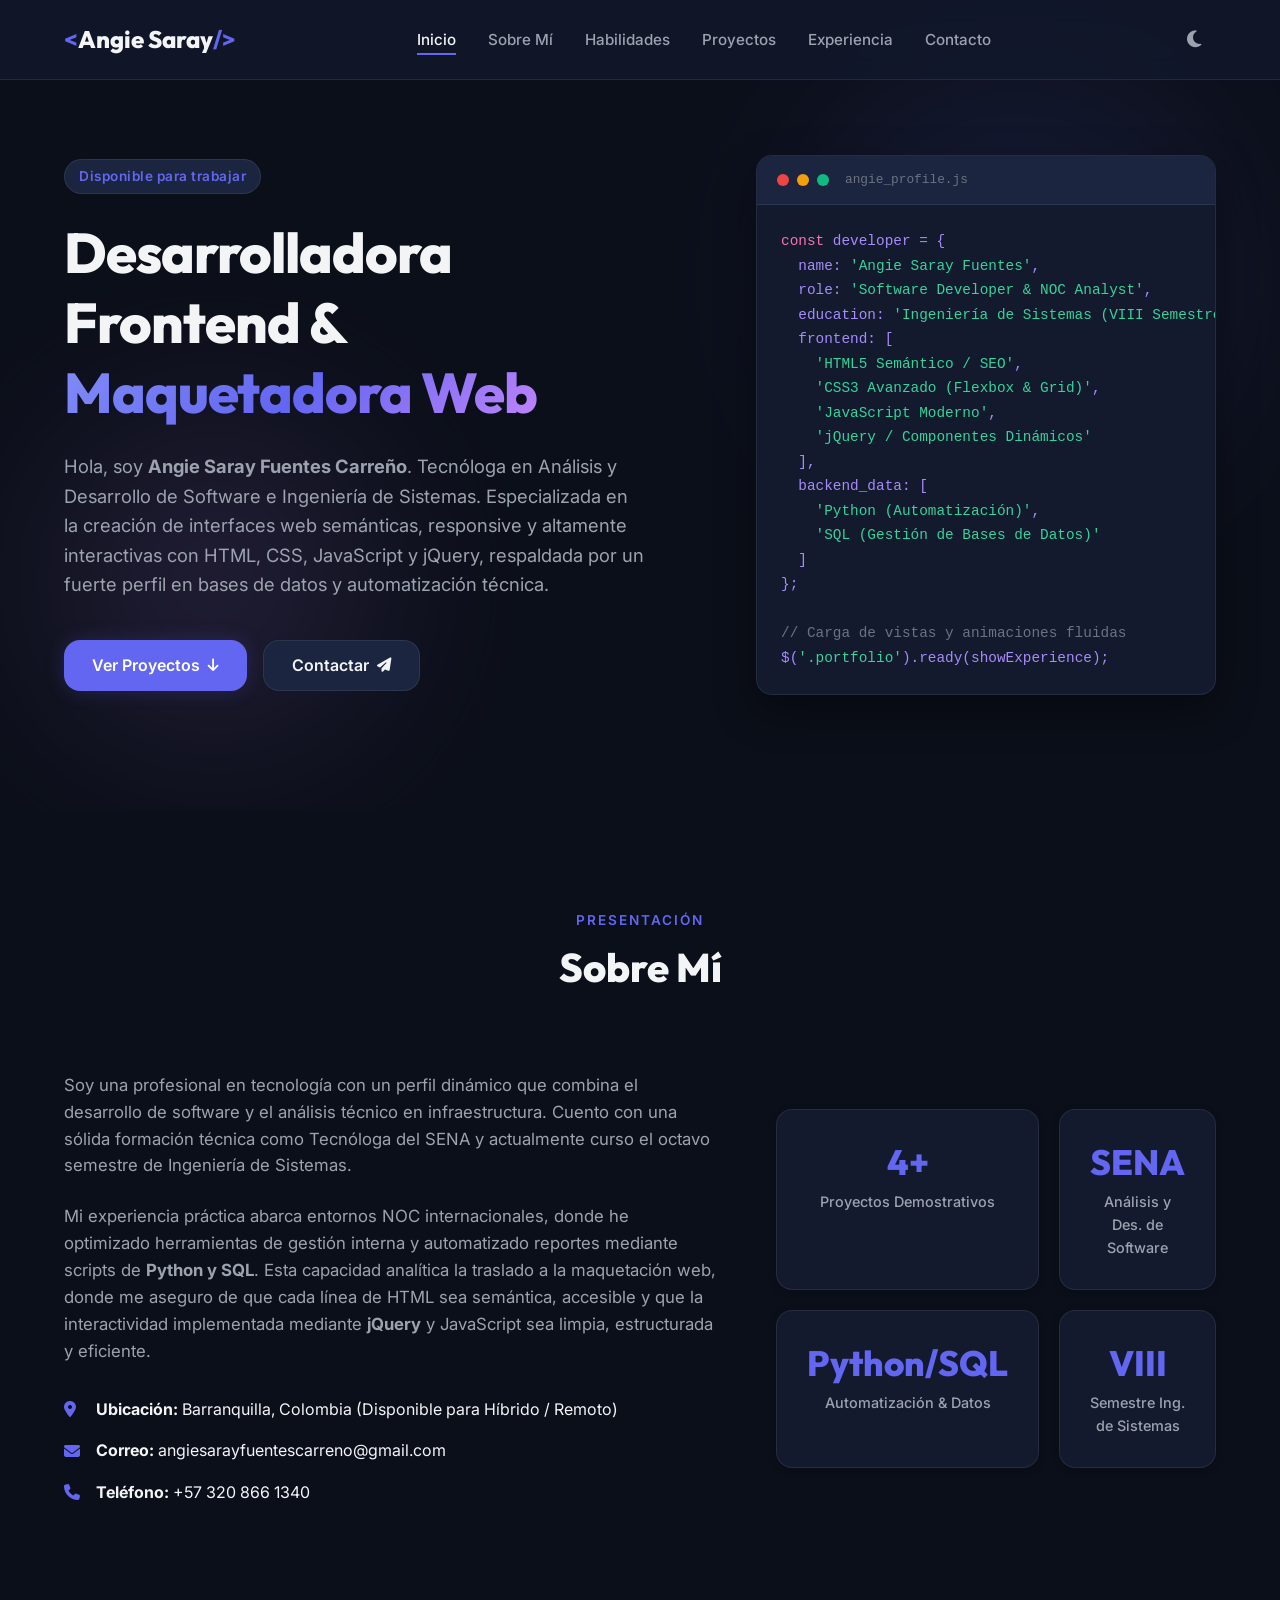
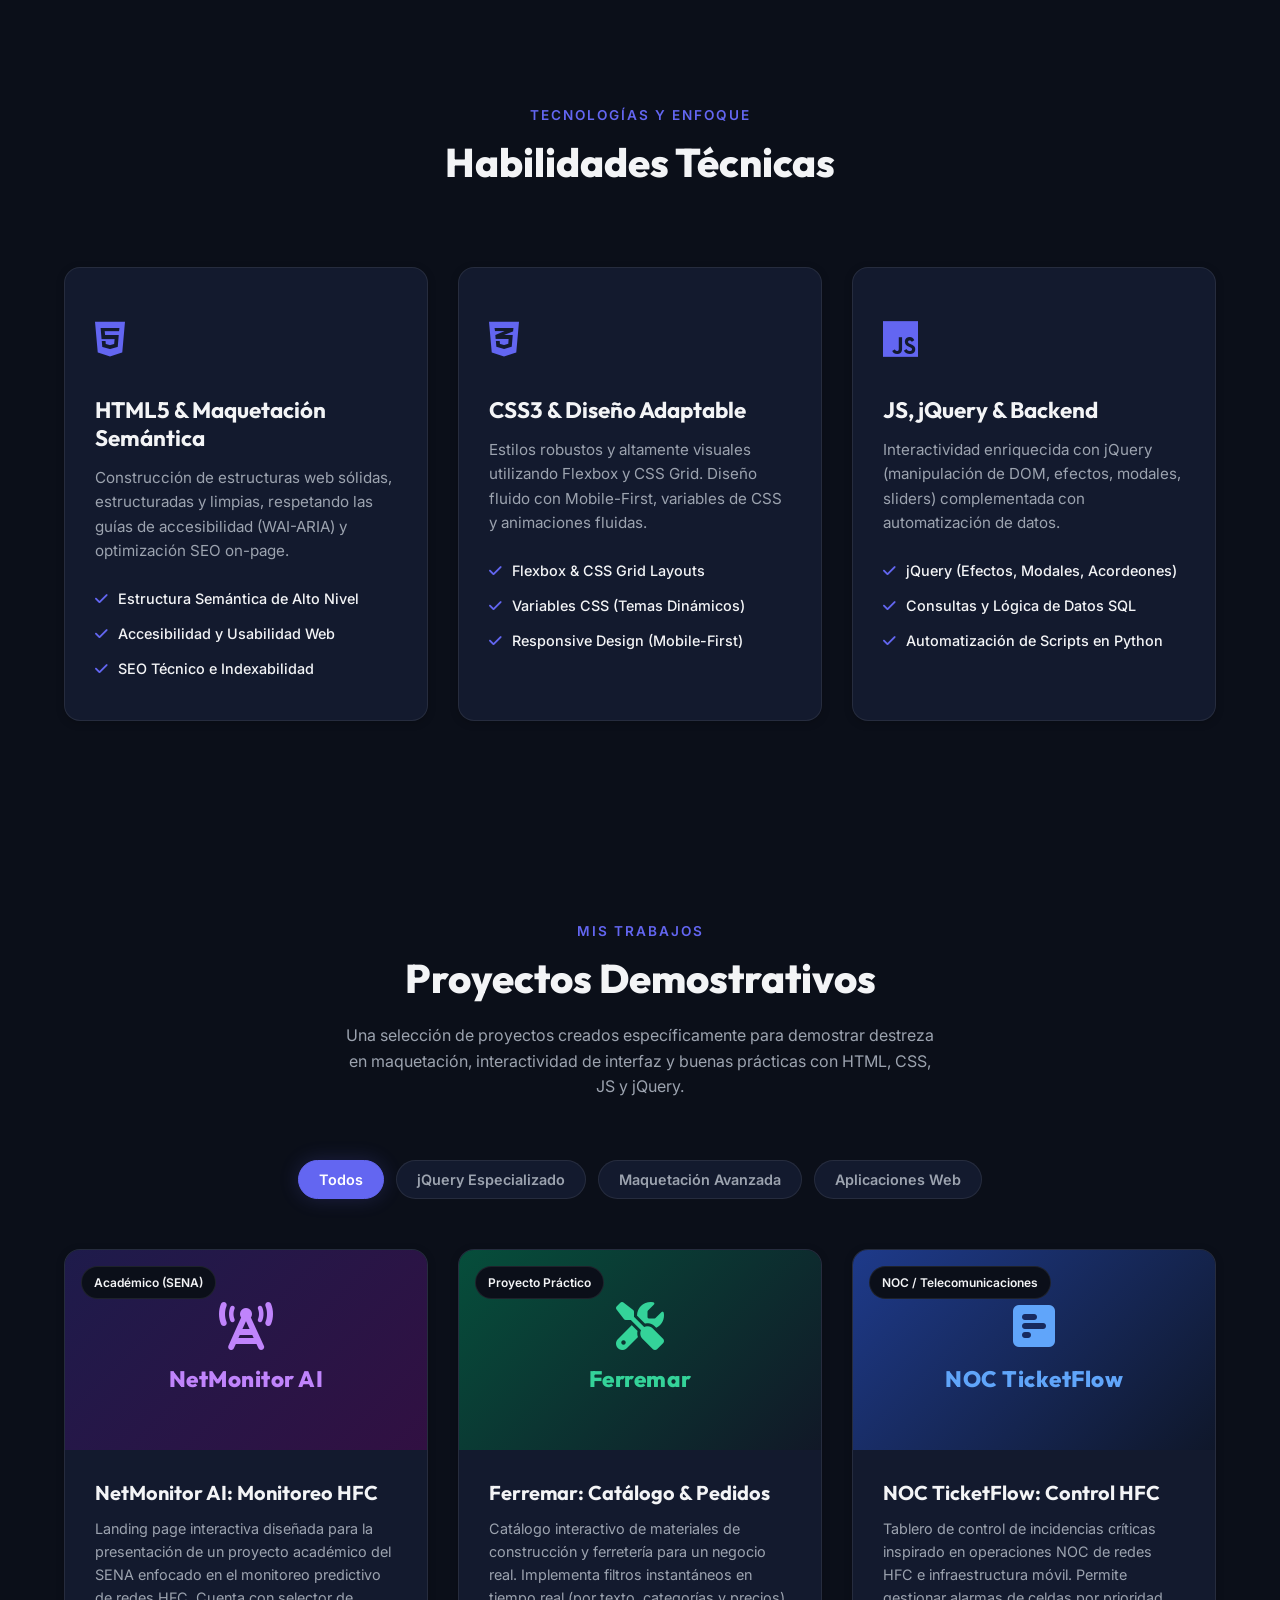
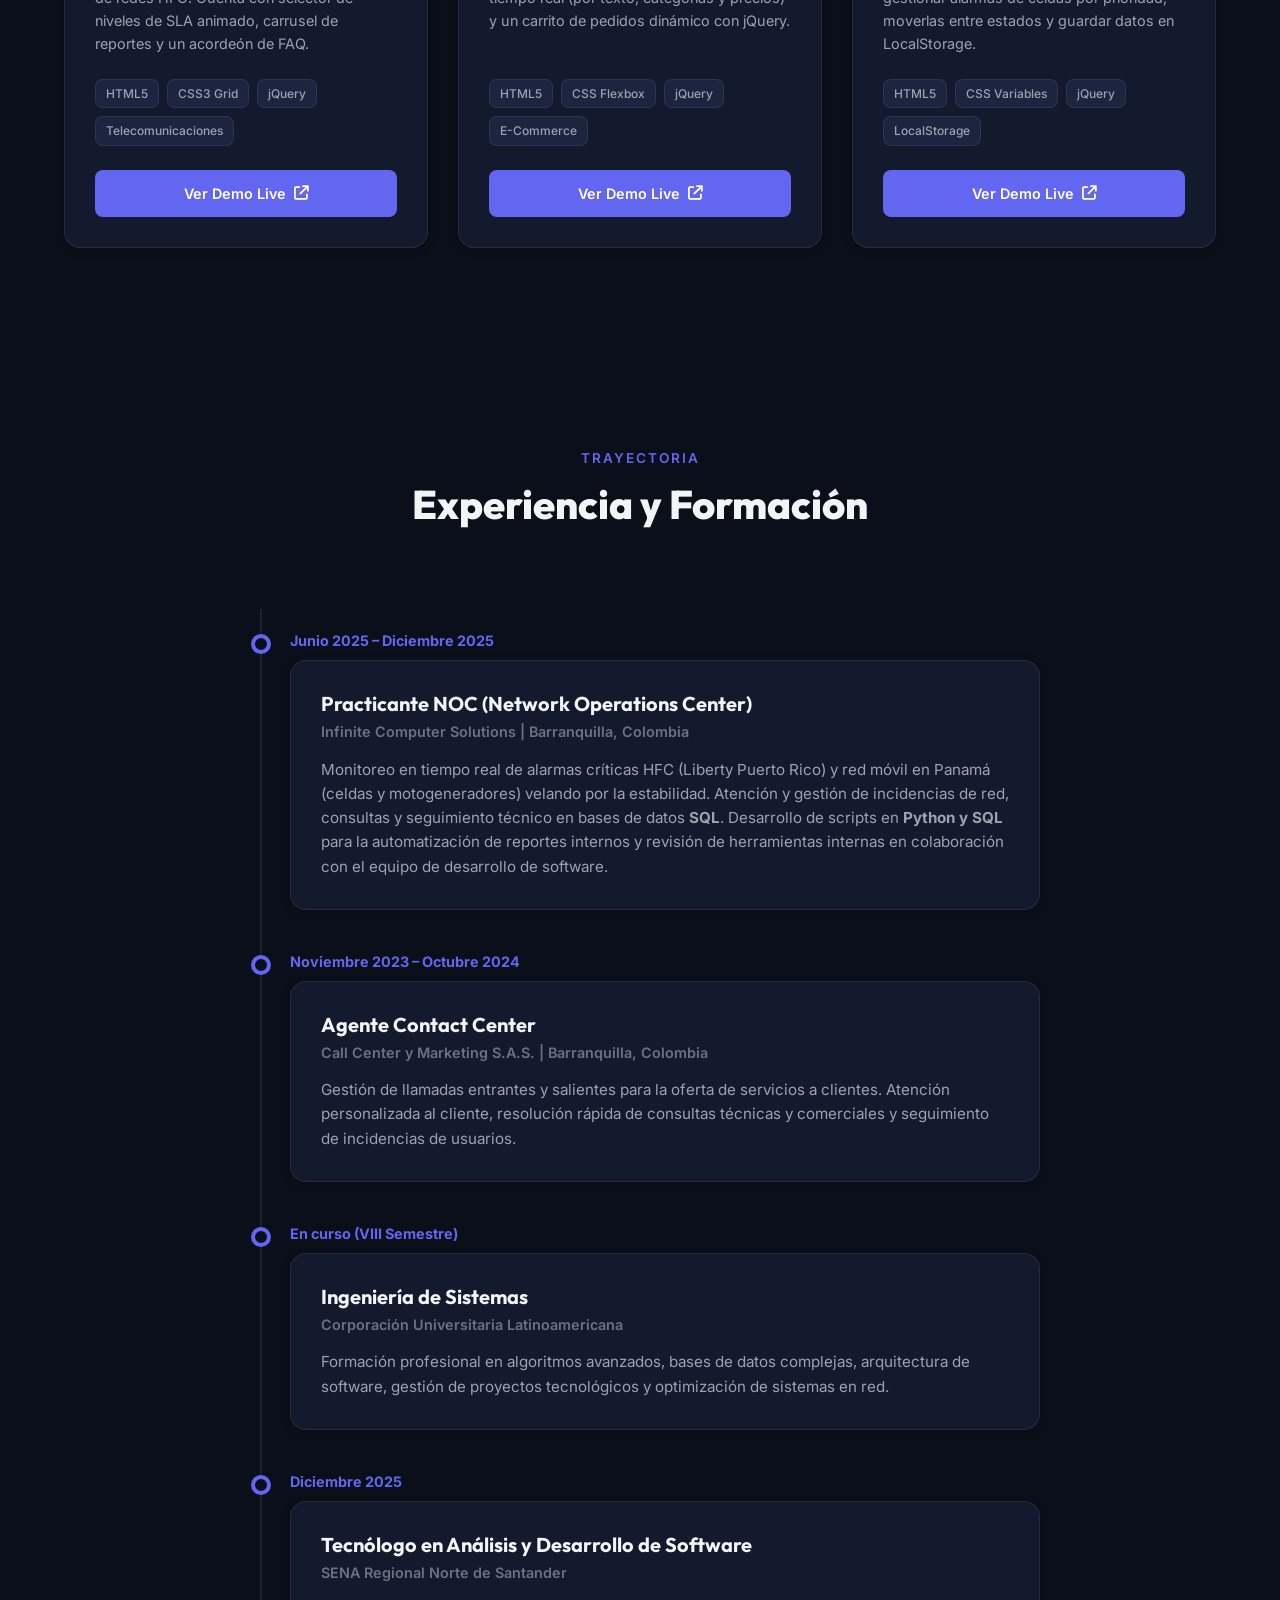
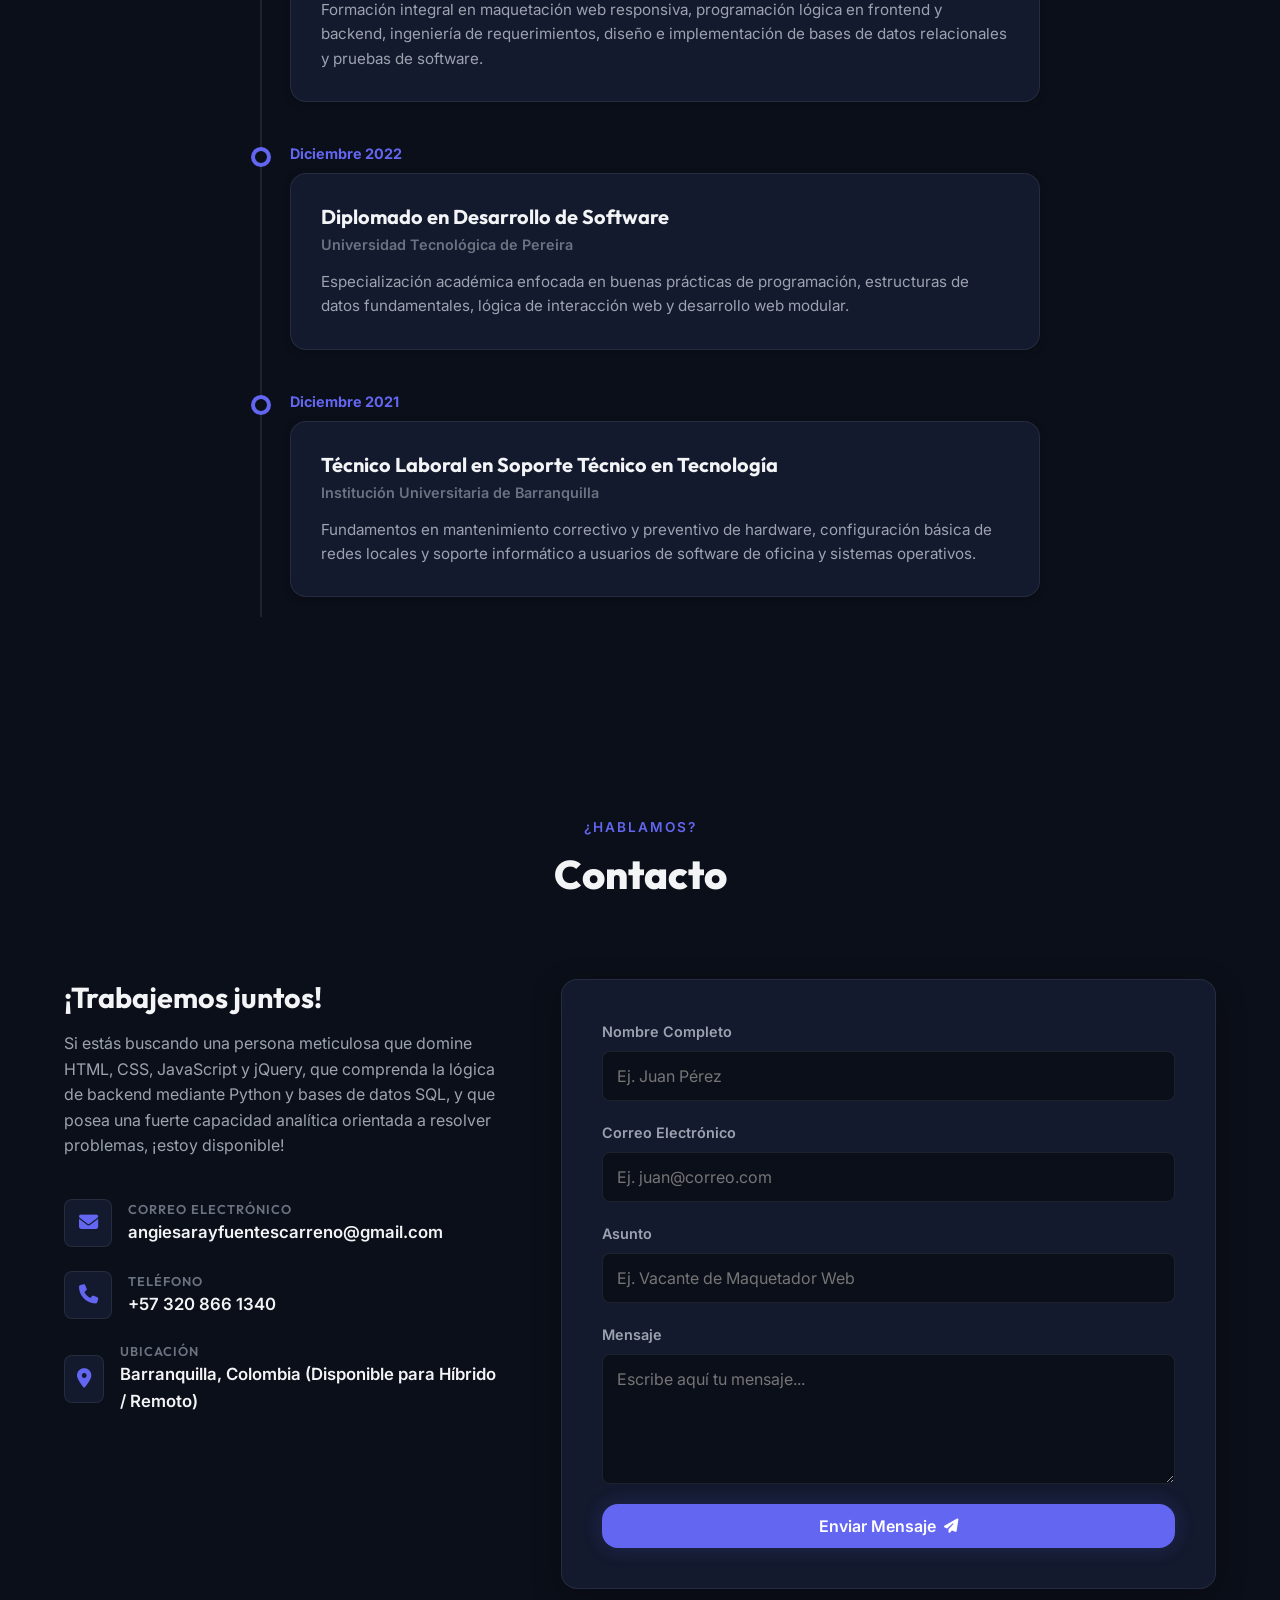
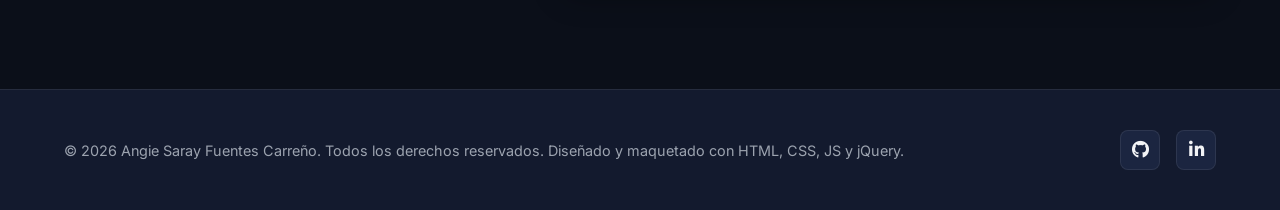
==== commit 0f591157: "Transform projects to be highly realistic CV-oriented academic and work demos" ====
--- a/index.html
+++ b/index.html
@@ -227,25 +227,25 @@
 
                 <div class="projects-grid" id="projects-grid">
                     
-                    <!-- Project 1: AI SaaS Landing Page -->
+                    <!-- Project 1: NetMonitor HFC -->
                     <article class="project-card" data-category="layout jquery">
                         <div class="project-img-wrapper">
-                            <div class="project-tag">SaaS Landing</div>
+                            <div class="project-tag">Académico (SENA)</div>
                             <div class="project-placeholder-img visual-gradient-saas">
-                                <i class="fa-solid fa-chart-line card-visual-icon"></i>
-                                <span class="placeholder-text">Fintech AI</span>
+                                <i class="fa-solid fa-tower-cell card-visual-icon"></i>
+                                <span class="placeholder-text">NetMonitor AI</span>
                             </div>
                         </div>
                         <div class="project-info">
-                            <h3 class="project-title">Fintech AI SaaS Landing Page</h3>
+                            <h3 class="project-title">NetMonitor AI: Monitoreo HFC</h3>
                             <p class="project-desc">
-                                Landing page de alta fidelidad estética con selector mensual/anual de precios animado, carrusel de testimonios interactivo y sección FAQ tipo acordeón desarrollada con jQuery.
+                                Landing page interactiva diseñada para la presentación de un proyecto académico del SENA enfocado en el monitoreo predictivo de redes HFC. Cuenta con selector de niveles de SLA animado, carrusel de reportes y un acordeón de FAQ.
                             </p>
                             <div class="project-tech-tags">
                                 <span>HTML5</span>
                                 <span>CSS3 Grid</span>
                                 <span>jQuery</span>
-                                <span>SVG</span>
+                                <span>Telecomunicaciones</span>
                             </div>
                             <div class="project-links">
                                 <a href="proyectos/saas-landing/index.html" class="btn-project btn-view" target="_blank">
@@ -255,25 +255,25 @@
                         </div>
                     </article>
 
-                    <!-- Project 2: E-Commerce Product Hub -->
+                    <!-- Project 2: Ferretería Ferremar -->
                     <article class="project-card" data-category="jquery application">
                         <div class="project-img-wrapper">
-                            <div class="project-tag">E-Commerce</div>
+                            <div class="project-tag">Proyecto Práctico</div>
                             <div class="project-placeholder-img visual-gradient-ecommerce">
-                                <i class="fa-solid fa-bag-shopping card-visual-icon"></i>
-                                <span class="placeholder-text">ShopHub</span>
+                                <i class="fa-solid fa-screwdriver-wrench card-visual-icon"></i>
+                                <span class="placeholder-text">Ferremar</span>
                             </div>
                         </div>
                         <div class="project-info">
-                            <h3 class="project-title">ShopHub: Catálogo & Carrito</h3>
+                            <h3 class="project-title">Ferremar: Catálogo & Pedidos</h3>
                             <p class="project-desc">
-                                Catálogo digital interactivo con barra lateral de filtrado en tiempo real por búsqueda y categorías. Incluye un carrito de compras dinámico colapsable con suma automática de totales.
+                                Catálogo interactivo de materiales de construcción y ferretería para un negocio real. Implementa filtros instantáneos en tiempo real (por texto, categorías y precios) y un carrito de pedidos dinámico con jQuery.
                             </p>
                             <div class="project-tech-tags">
                                 <span>HTML5</span>
                                 <span>CSS Flexbox</span>
                                 <span>jQuery</span>
-                                <span>DOM Manipulation</span>
+                                <span>E-Commerce</span>
                             </div>
                             <div class="project-links">
                                 <a href="proyectos/ecommerce-hub/index.html" class="btn-project btn-view" target="_blank">
@@ -283,19 +283,19 @@
                         </div>
                     </article>
 
-                    <!-- Project 3: Kanban Board -->
+                    <!-- Project 3: NOC TicketFlow -->
                     <article class="project-card" data-category="application jquery">
                         <div class="project-img-wrapper">
-                            <div class="project-tag">Productividad</div>
+                            <div class="project-tag">NOC / Telecomunicaciones</div>
                             <div class="project-placeholder-img visual-gradient-kanban">
-                                <i class="fa-solid fa-table-columns card-visual-icon"></i>
-                                <span class="placeholder-text">TaskFlow</span>
+                                <i class="fa-solid fa-square-poll-horizontal card-visual-icon"></i>
+                                <span class="placeholder-text">NOC TicketFlow</span>
                             </div>
                         </div>
                         <div class="project-info">
-                            <h3 class="project-title">TaskFlow: Tablero Kanban</h3>
+                            <h3 class="project-title">NOC TicketFlow: Control HFC</h3>
                             <p class="project-desc">
-                                Aplicación para la gestión de tareas tipo Trello. Permite crear tarjetas de tareas, categorizar por prioridad, moverlas entre columnas mediante controles interactivos y persistir datos con LocalStorage.
+                                Tablero de control de incidencias críticas inspirado en operaciones NOC de redes HFC e infraestructura móvil. Permite gestionar alarmas de celdas por prioridad, moverlas entre estados y guardar datos en LocalStorage.
                             </p>
                             <div class="project-tech-tags">
                                 <span>HTML5</span>
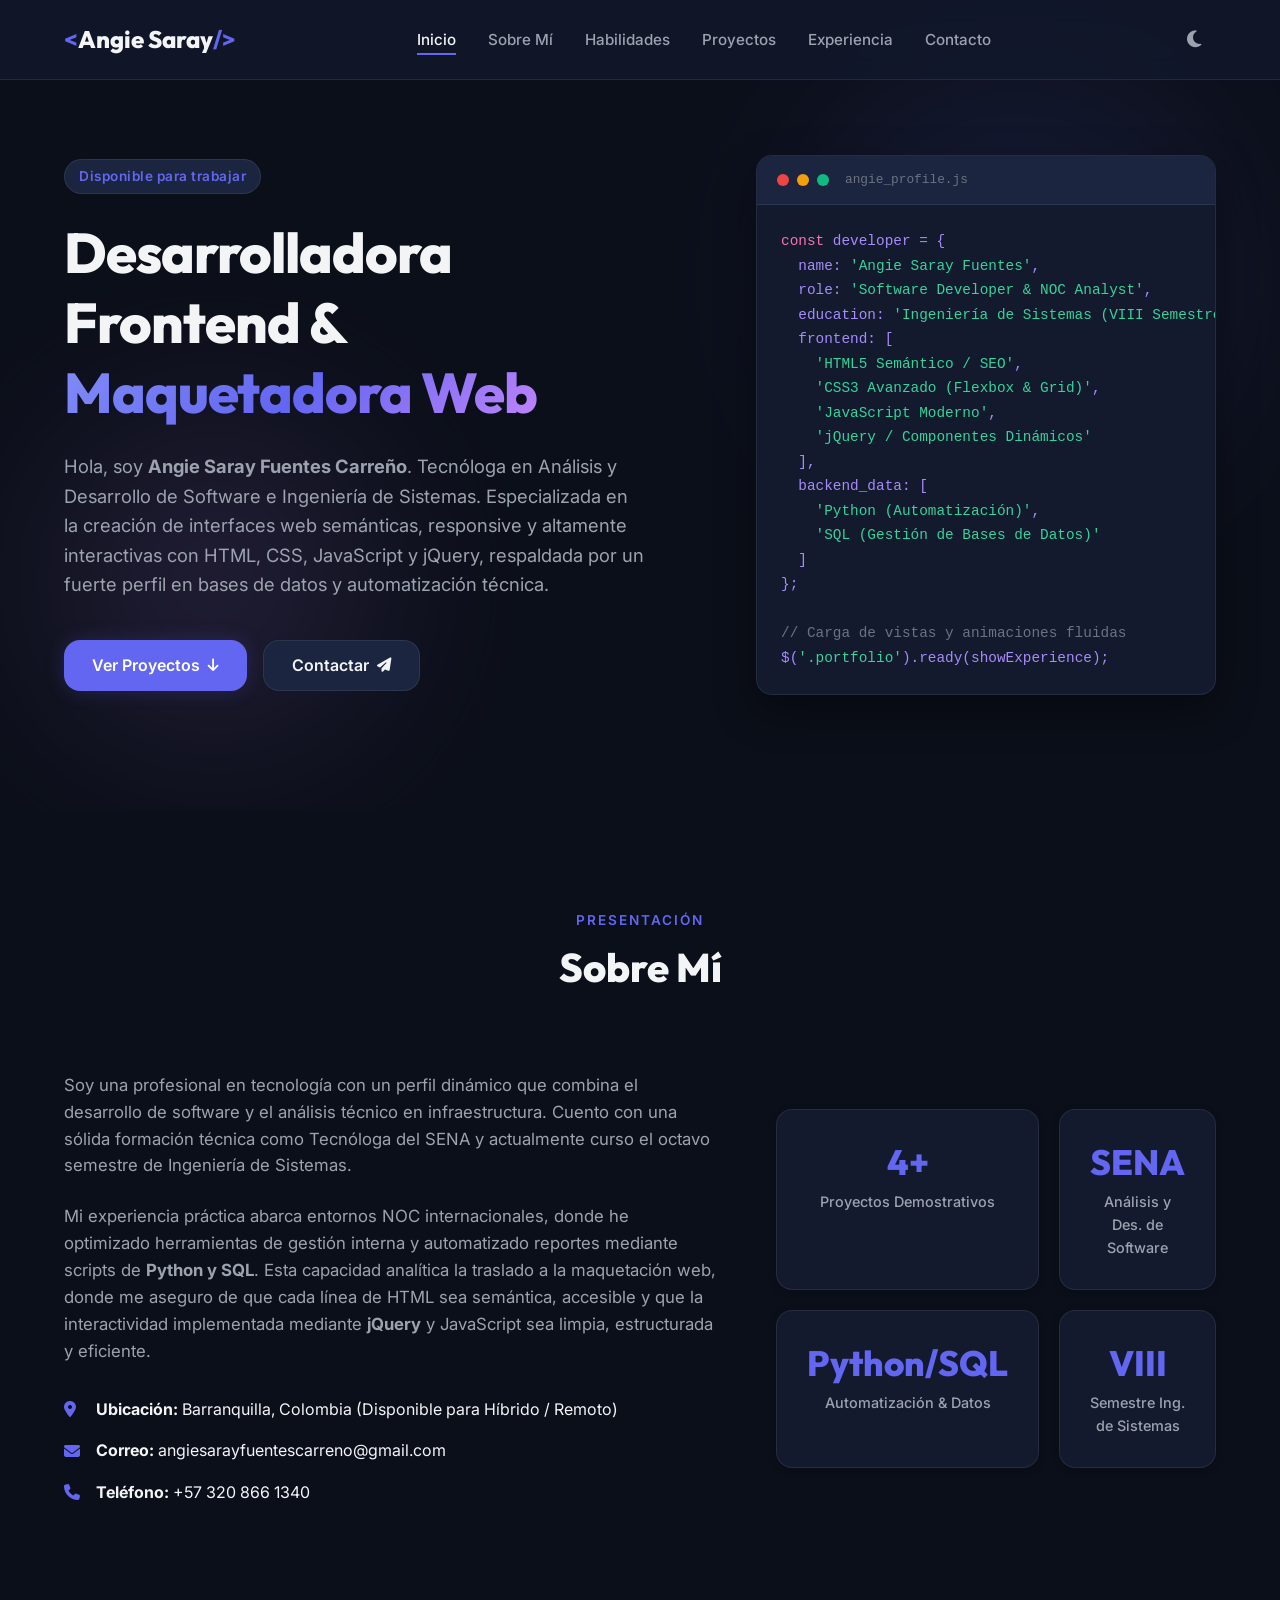
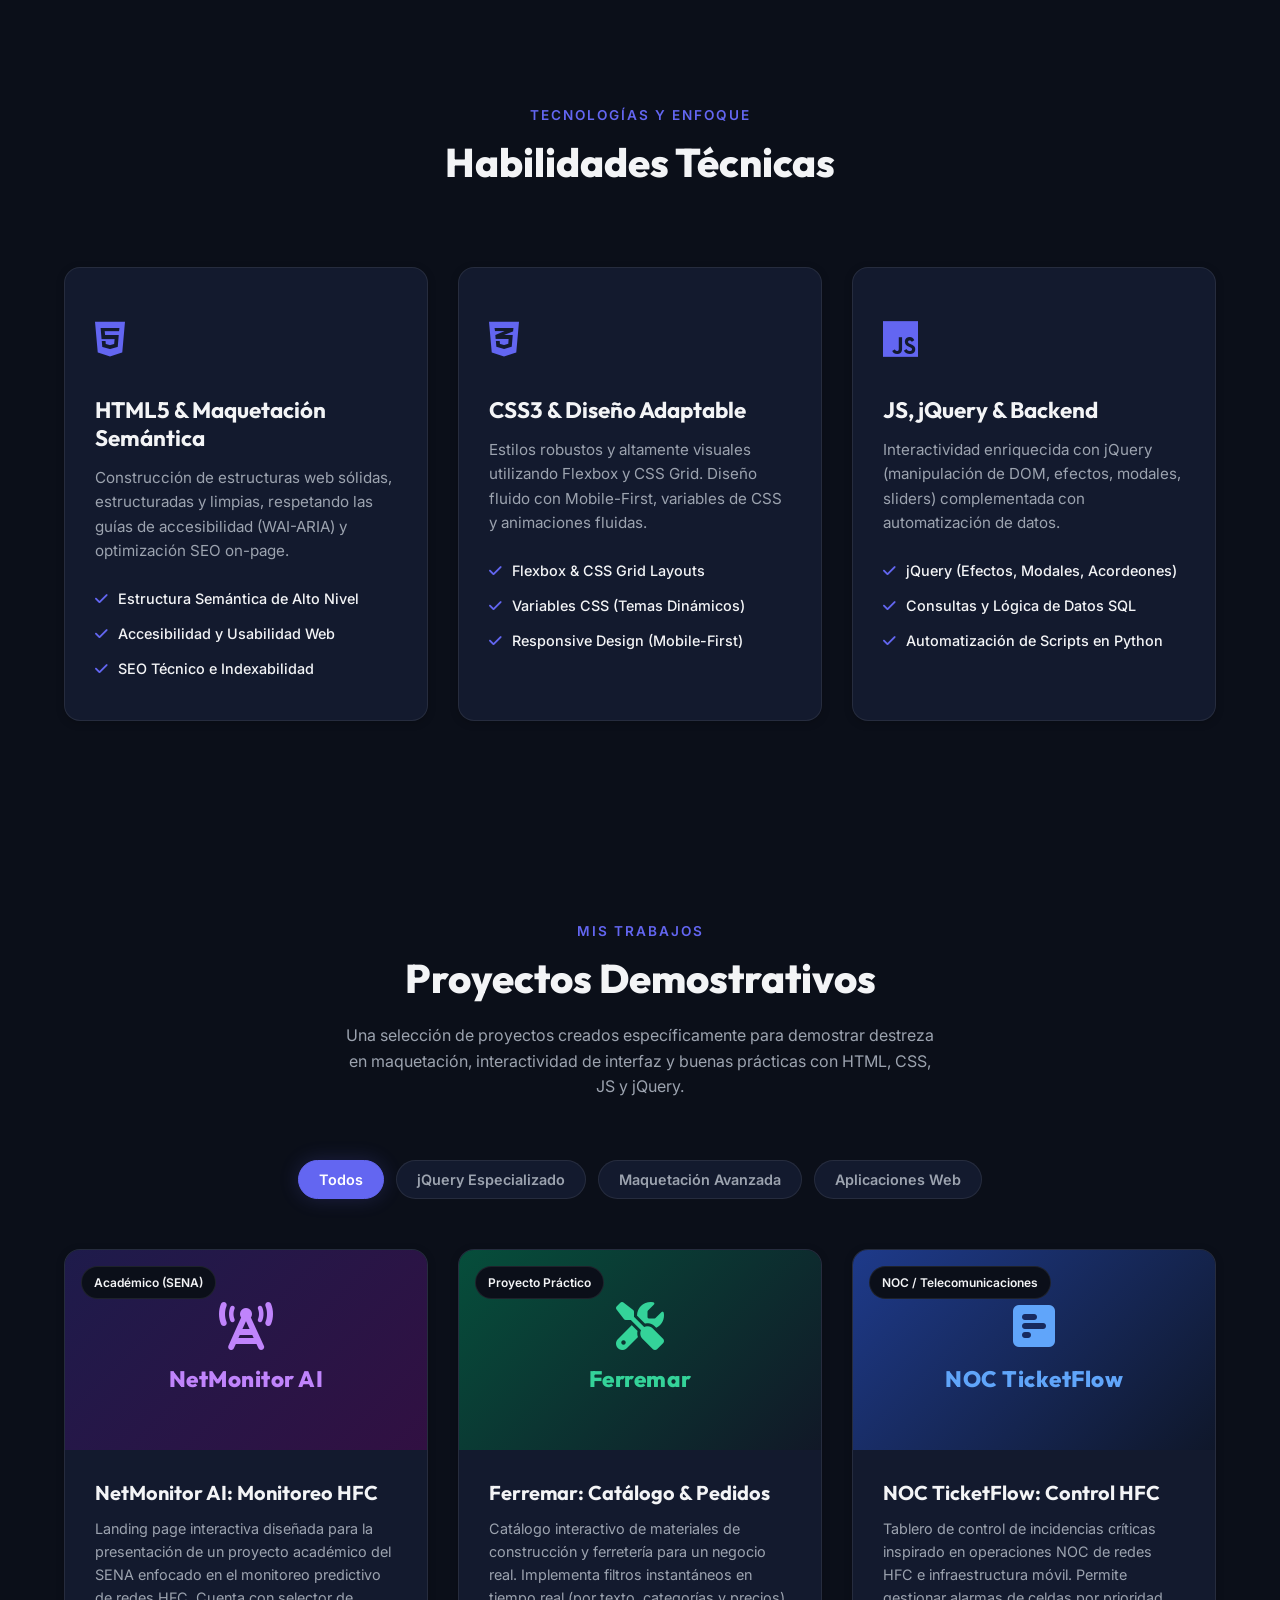
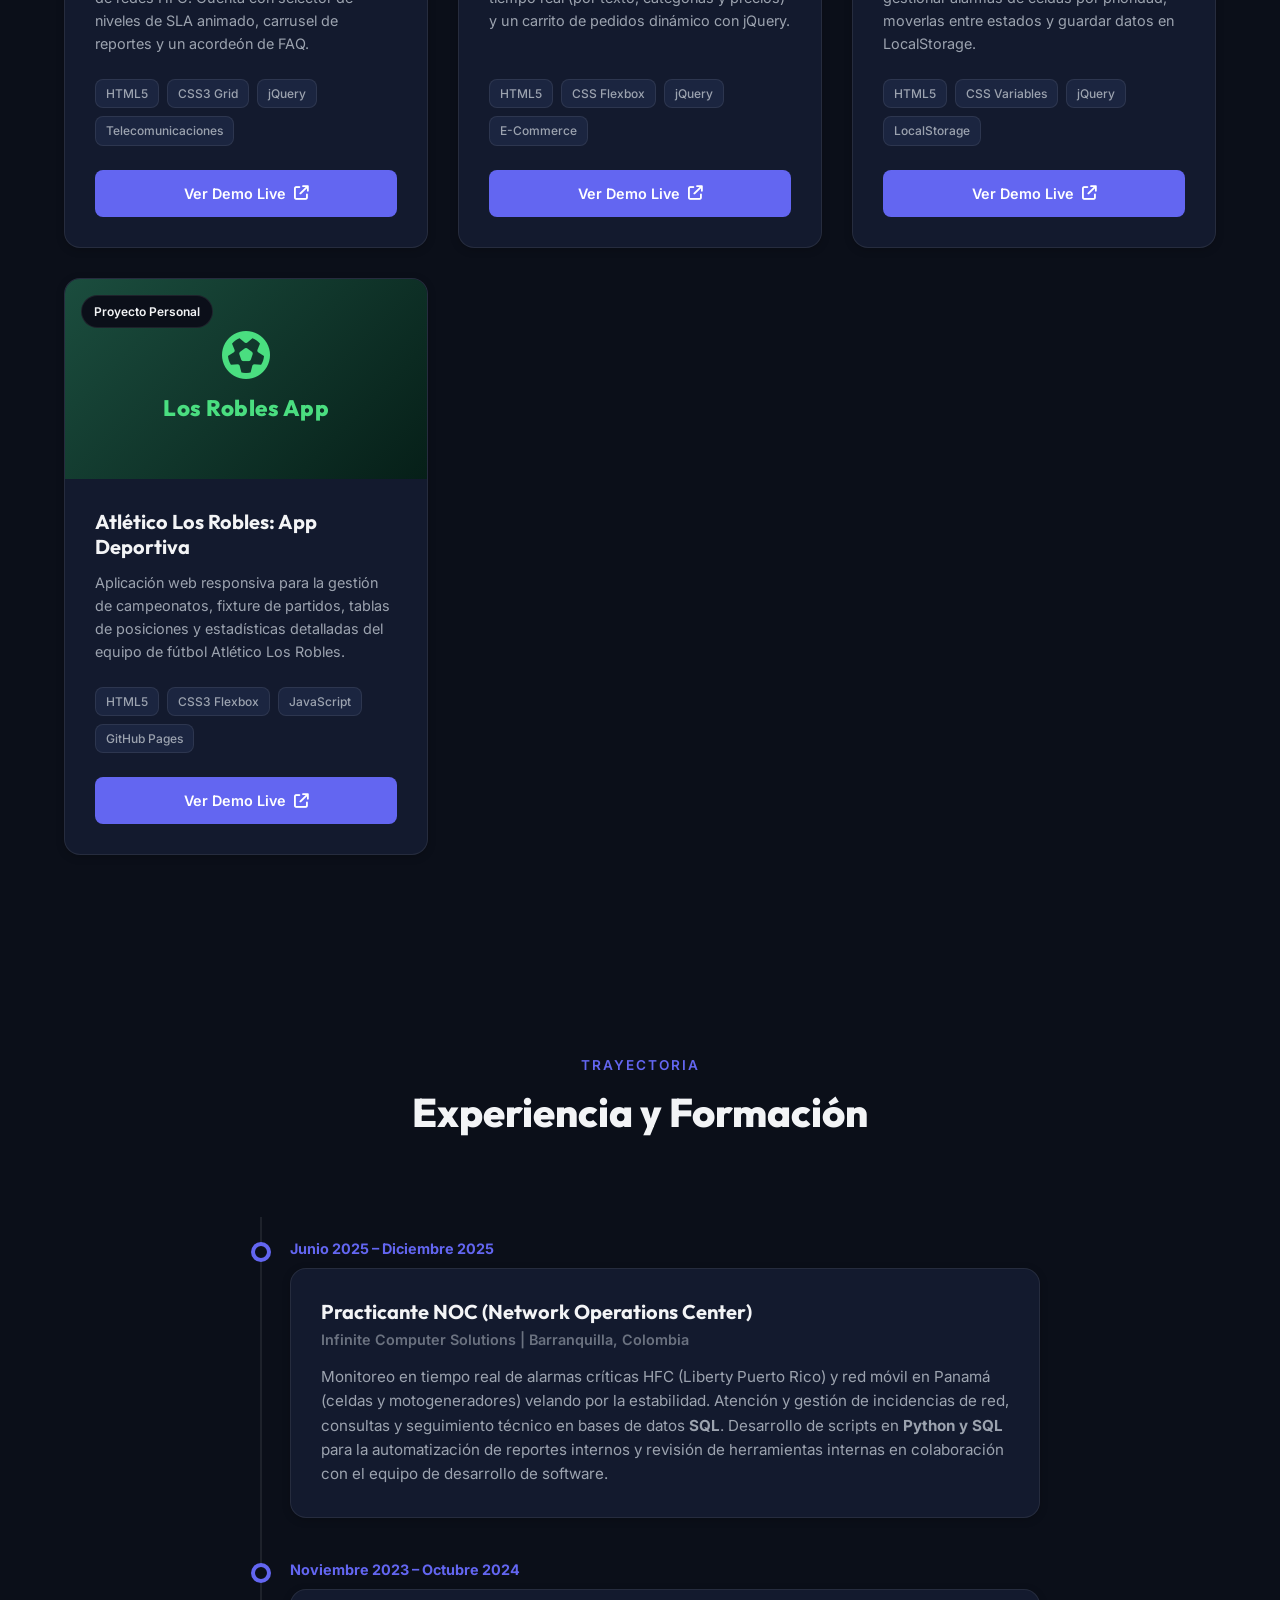
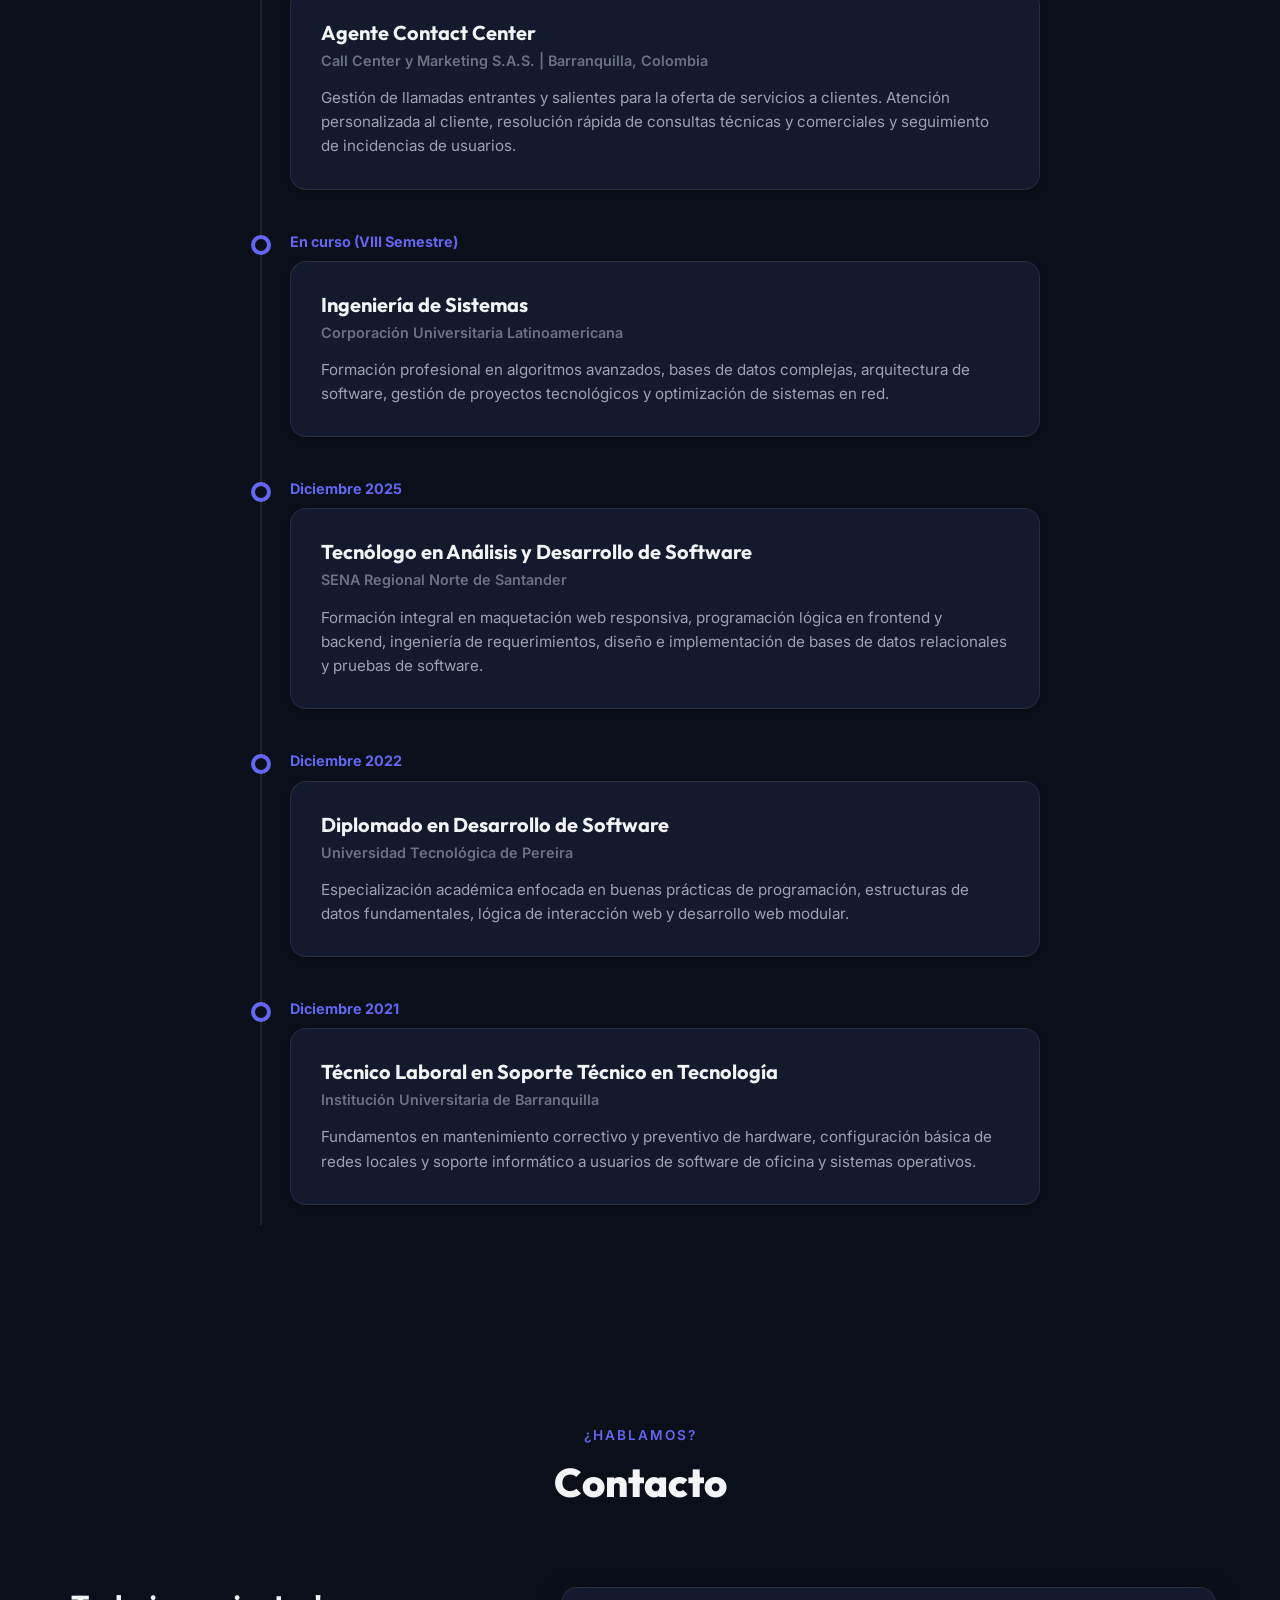
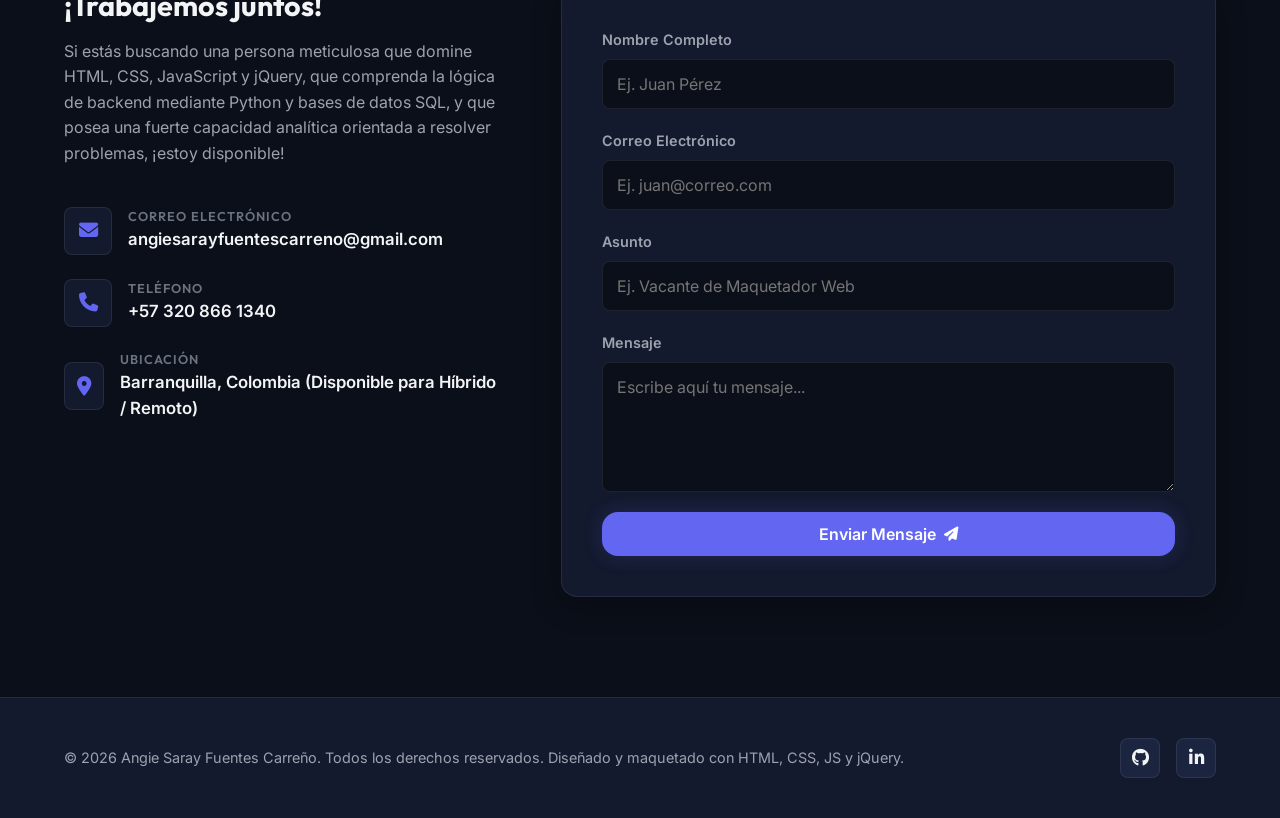
==== commit 3dc2ad80: "Add Atletico Los Robles App as fourth portfolio project card" ====
--- a/index.html
+++ b/index.html
@@ -311,6 +311,34 @@
                         </div>
                     </article>
 
+                    <!-- Project 4: Atletico Los Robles App -->
+                    <article class="project-card" data-category="layout application">
+                        <div class="project-img-wrapper">
+                            <div class="project-tag">Proyecto Personal</div>
+                            <div class="project-placeholder-img visual-gradient-sports">
+                                <i class="fa-solid fa-soccer-ball card-visual-icon"></i>
+                                <span class="placeholder-text">Los Robles App</span>
+                            </div>
+                        </div>
+                        <div class="project-info">
+                            <h3 class="project-title">Atlético Los Robles: App Deportiva</h3>
+                            <p class="project-desc">
+                                Aplicación web responsiva para la gestión de campeonatos, fixture de partidos, tablas de posiciones y estadísticas detalladas del equipo de fútbol Atlético Los Robles.
+                            </p>
+                            <div class="project-tech-tags">
+                                <span>HTML5</span>
+                                <span>CSS3 Flexbox</span>
+                                <span>JavaScript</span>
+                                <span>GitHub Pages</span>
+                            </div>
+                            <div class="project-links">
+                                <a href="https://AngieFuentes2909.github.io" class="btn-project btn-view" target="_blank">
+                                    Ver Demo Live <i class="fa-solid fa-arrow-up-right-from-square"></i>
+                                </a>
+                            </div>
+                        </div>
+                    </article>
+
                 </div>
             </div>
         </section>
--- a/css/main.css
+++ b/css/main.css
@@ -731,6 +731,11 @@
 .visual-gradient-kanban {
     background: linear-gradient(135deg, #1e3a8a 0%, #0f172a 100%);
     color: #60a5fa;
+}
+
+.visual-gradient-sports {
+    background: linear-gradient(135deg, #1b4d3e 0%, #061f18 100%);
+    color: #4ade80;
 }
 
 .card-visual-icon {
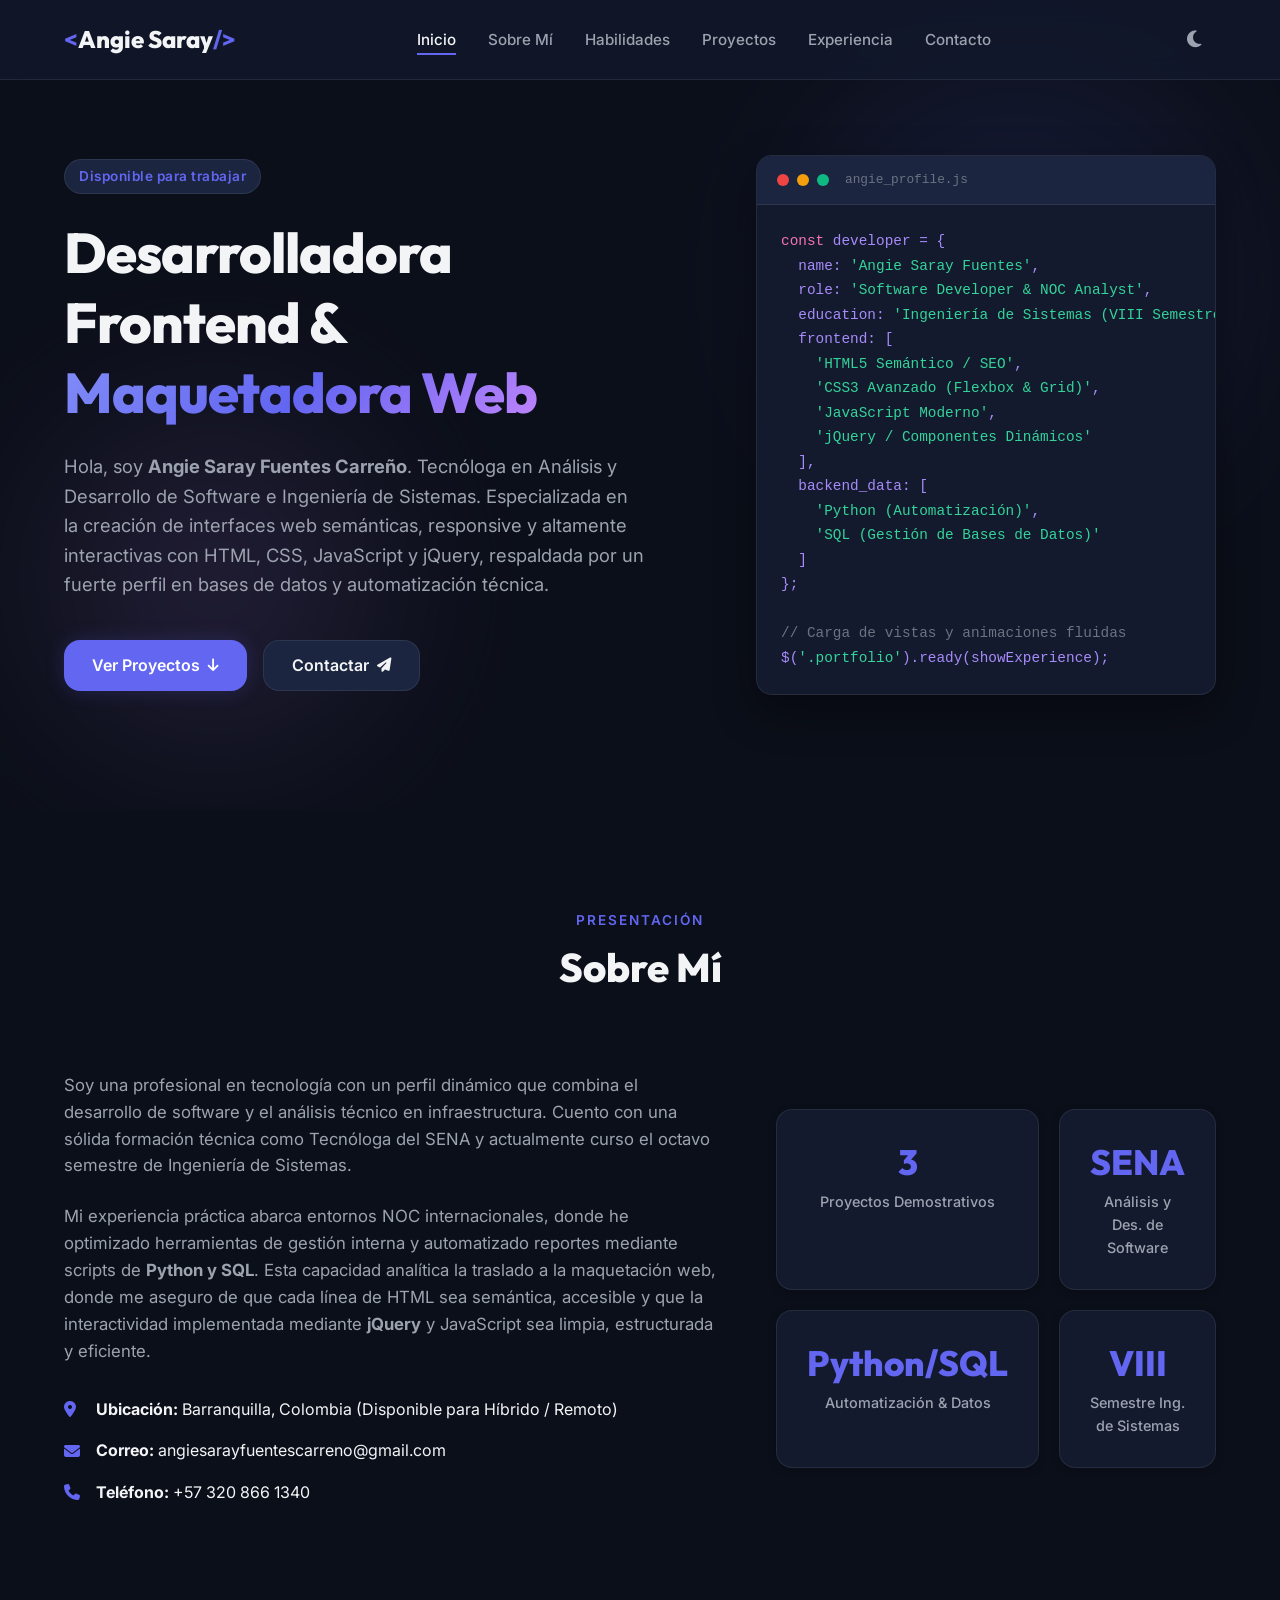
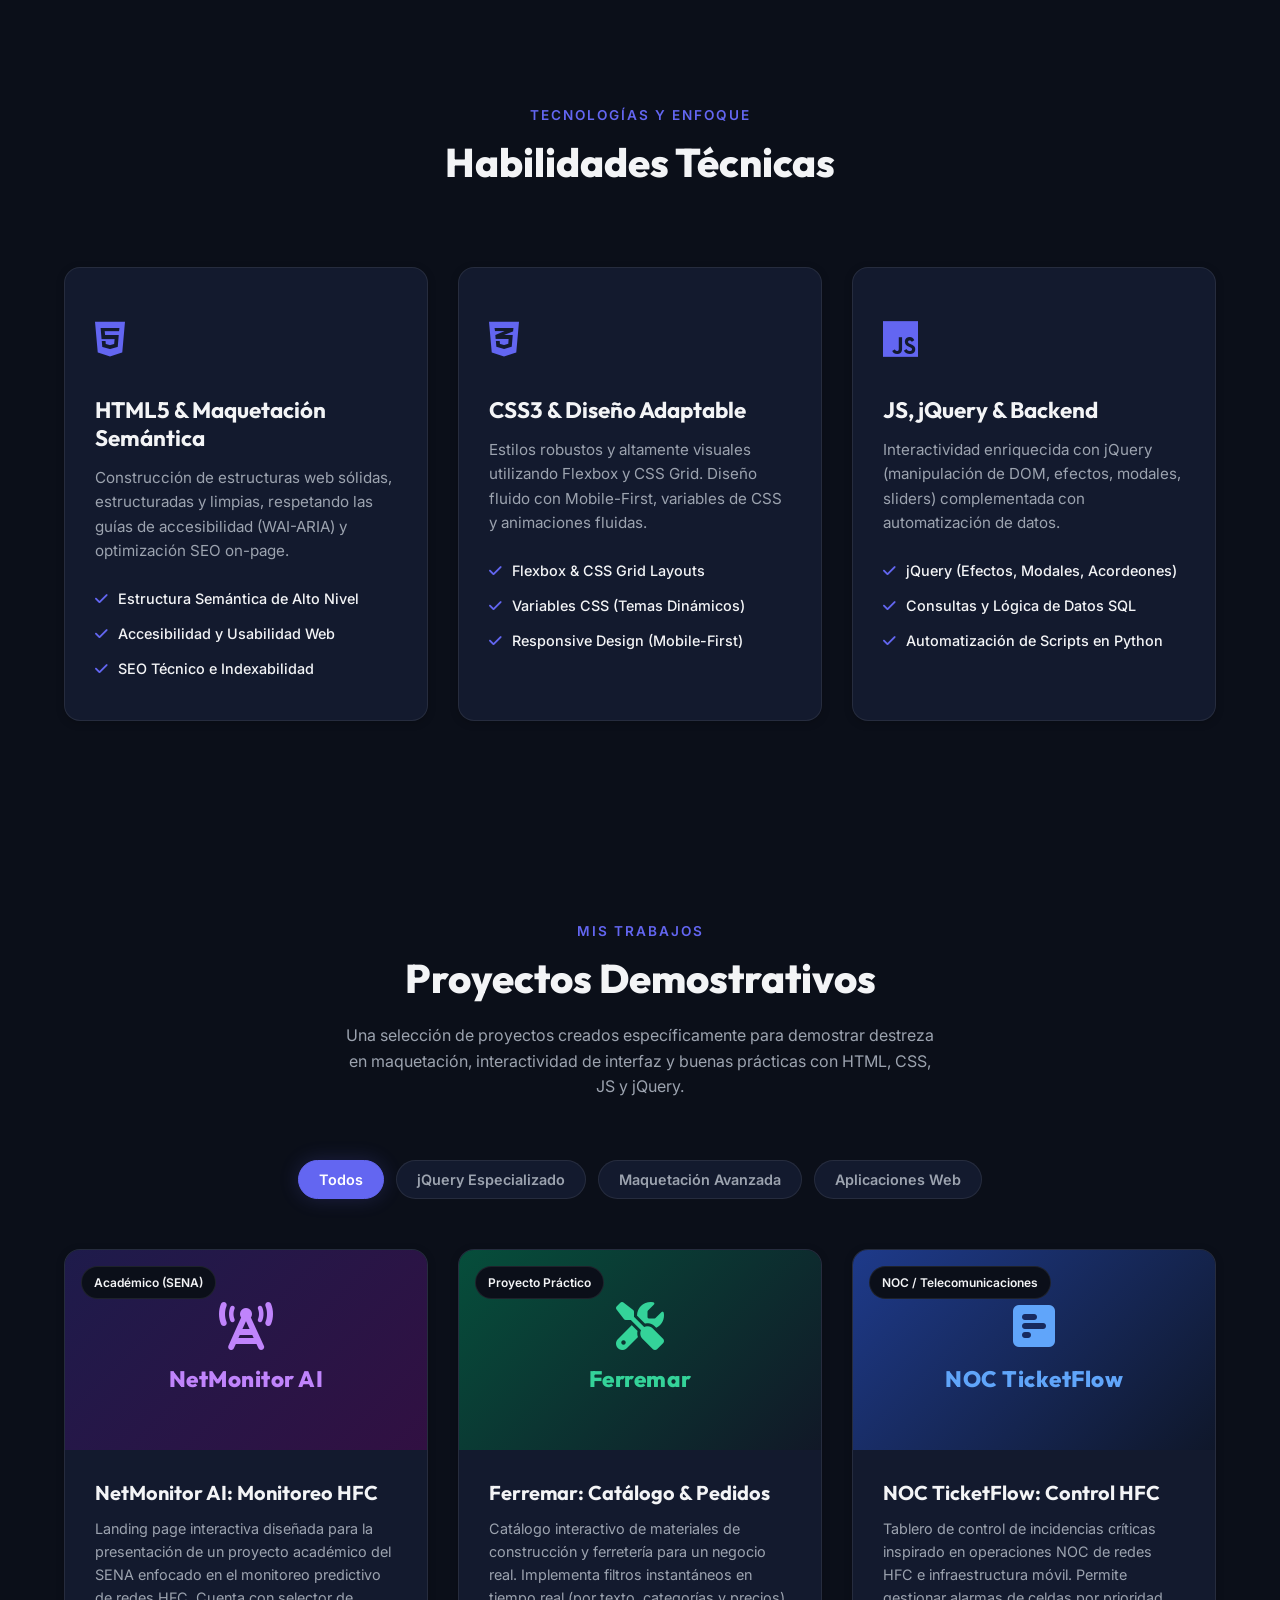
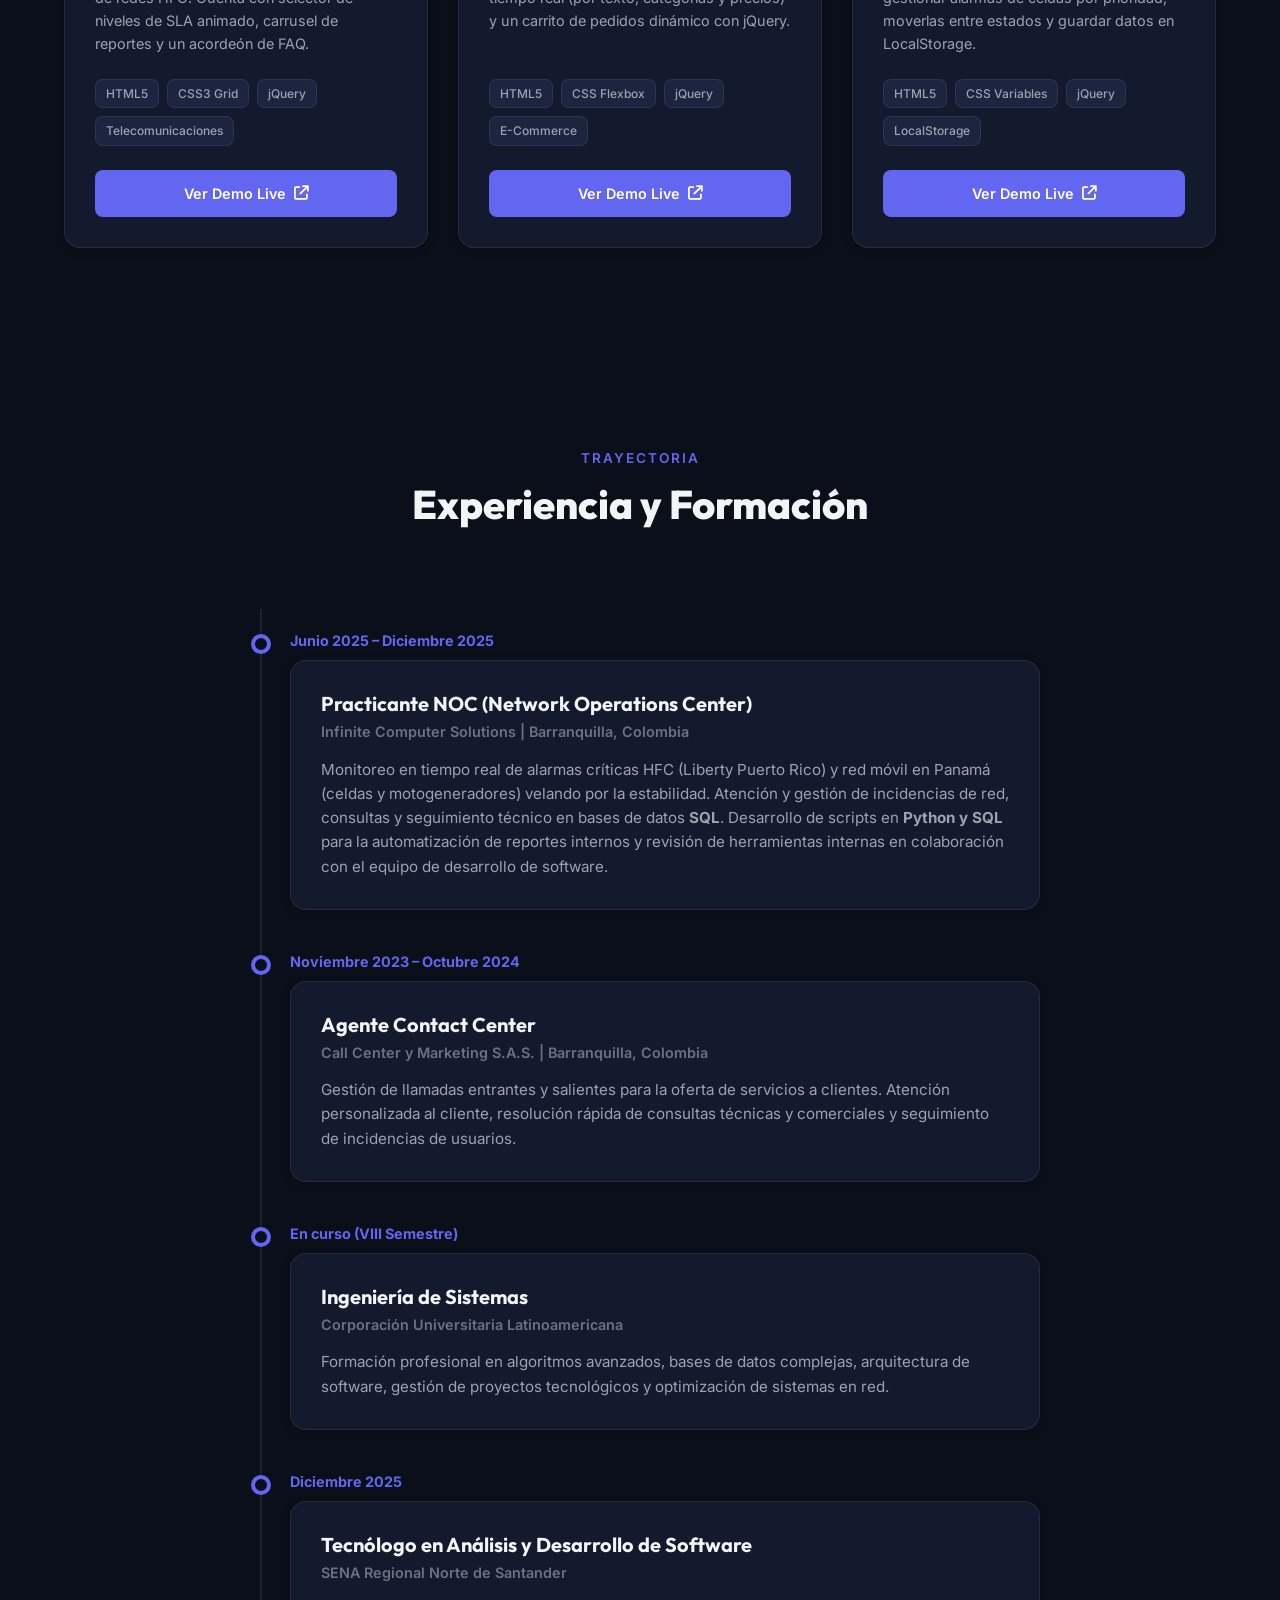
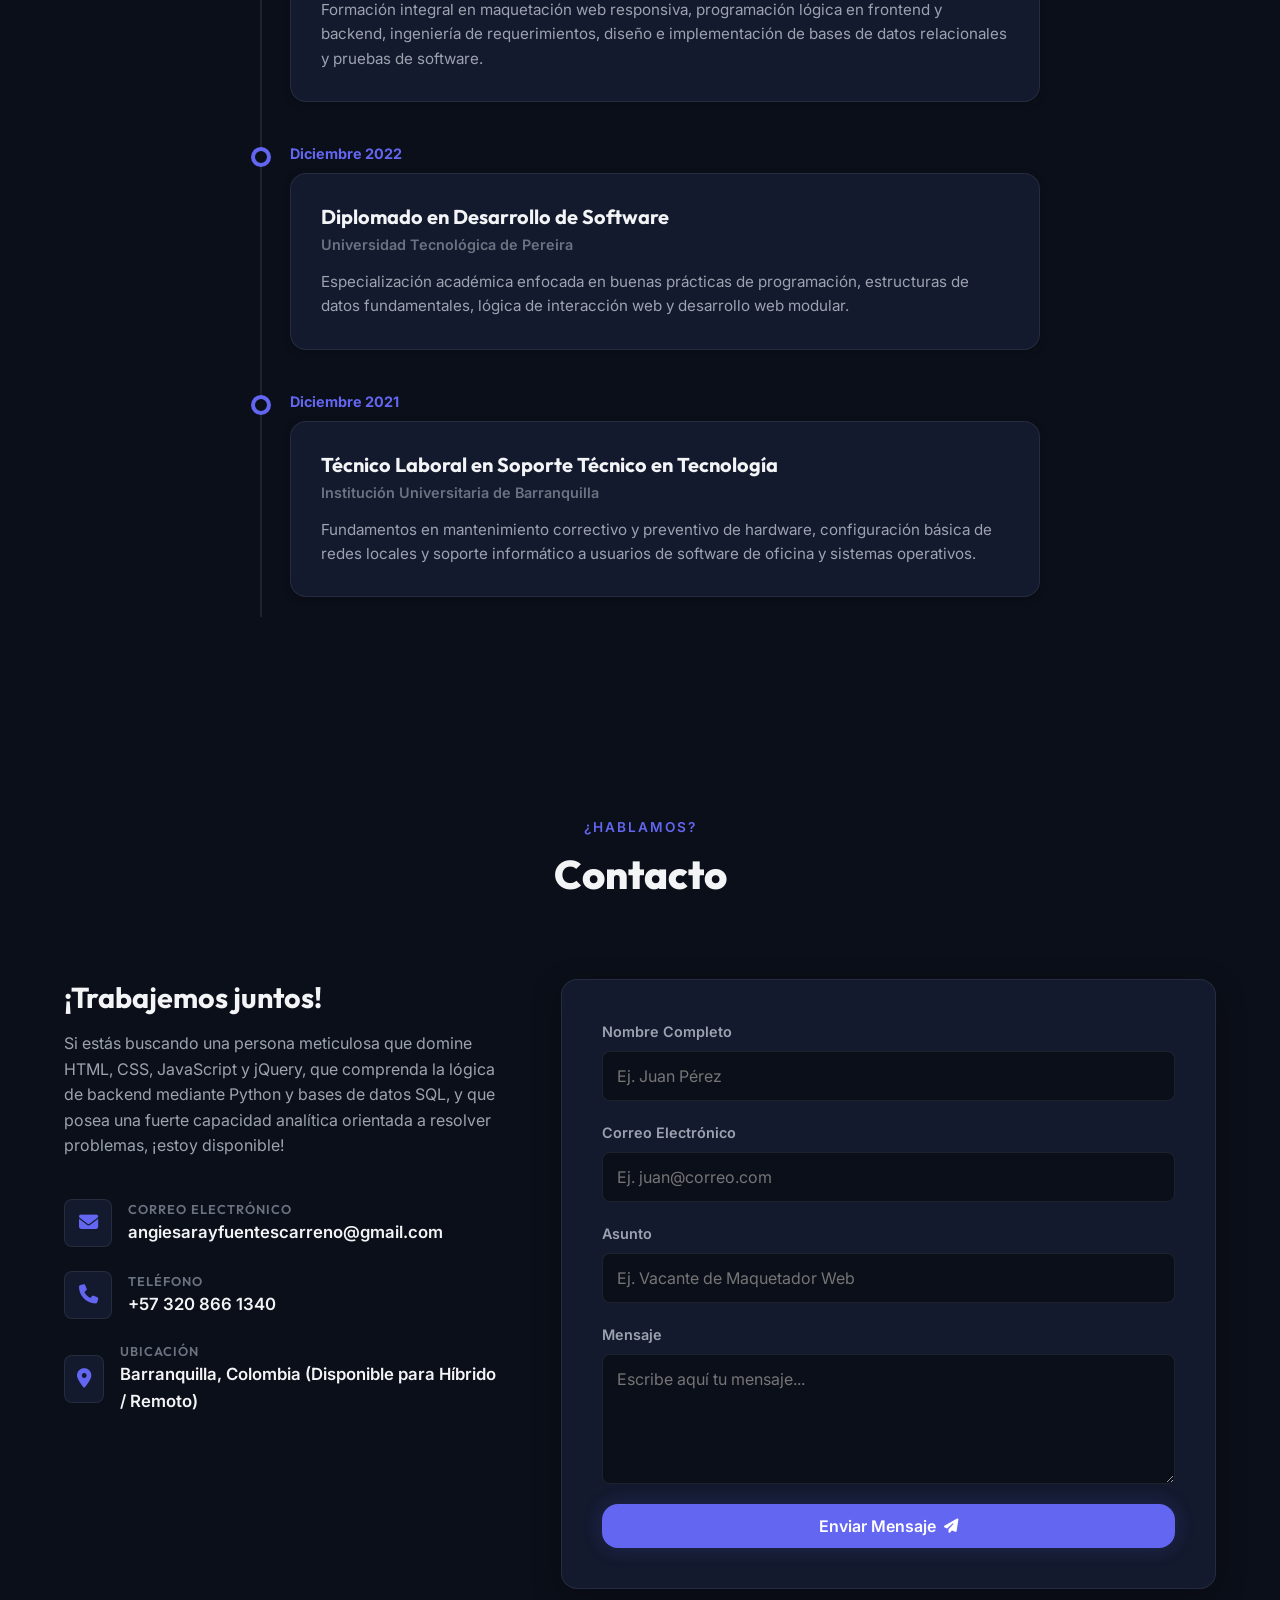
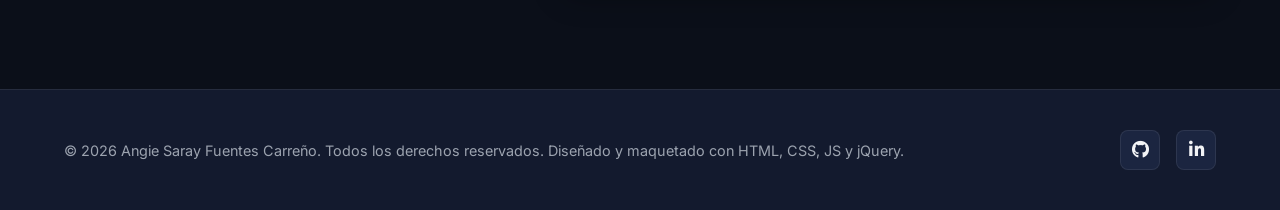
==== commit 41272ef3: "Remove football project card and restore stat number" ====
--- a/index.html
+++ b/index.html
@@ -142,7 +142,7 @@
                     </div>
                     <div class="about-stats">
                         <div class="stat-card">
-                            <h3 class="stat-number">4+</h3>
+                            <h3 class="stat-number">3</h3>
                             <p class="stat-label">Proyectos Demostrativos</p>
                         </div>
                         <div class="stat-card">
@@ -305,34 +305,6 @@
                             </div>
                             <div class="project-links">
                                 <a href="proyectos/kanban-board/index.html" class="btn-project btn-view" target="_blank">
-                                    Ver Demo Live <i class="fa-solid fa-arrow-up-right-from-square"></i>
-                                </a>
-                            </div>
-                        </div>
-                    </article>
-
-                    <!-- Project 4: Atletico Los Robles App -->
-                    <article class="project-card" data-category="layout application">
-                        <div class="project-img-wrapper">
-                            <div class="project-tag">Proyecto Personal</div>
-                            <div class="project-placeholder-img visual-gradient-sports">
-                                <i class="fa-solid fa-soccer-ball card-visual-icon"></i>
-                                <span class="placeholder-text">Los Robles App</span>
-                            </div>
-                        </div>
-                        <div class="project-info">
-                            <h3 class="project-title">Atlético Los Robles: App Deportiva</h3>
-                            <p class="project-desc">
-                                Aplicación web responsiva para la gestión de campeonatos, fixture de partidos, tablas de posiciones y estadísticas detalladas del equipo de fútbol Atlético Los Robles.
-                            </p>
-                            <div class="project-tech-tags">
-                                <span>HTML5</span>
-                                <span>CSS3 Flexbox</span>
-                                <span>JavaScript</span>
-                                <span>GitHub Pages</span>
-                            </div>
-                            <div class="project-links">
-                                <a href="https://AngieFuentes2909.github.io" class="btn-project btn-view" target="_blank">
                                     Ver Demo Live <i class="fa-solid fa-arrow-up-right-from-square"></i>
                                 </a>
                             </div>
--- a/css/main.css
+++ b/css/main.css
@@ -731,11 +731,6 @@
 .visual-gradient-kanban {
     background: linear-gradient(135deg, #1e3a8a 0%, #0f172a 100%);
     color: #60a5fa;
-}
-
-.visual-gradient-sports {
-    background: linear-gradient(135deg, #1b4d3e 0%, #061f18 100%);
-    color: #4ade80;
 }
 
 .card-visual-icon {
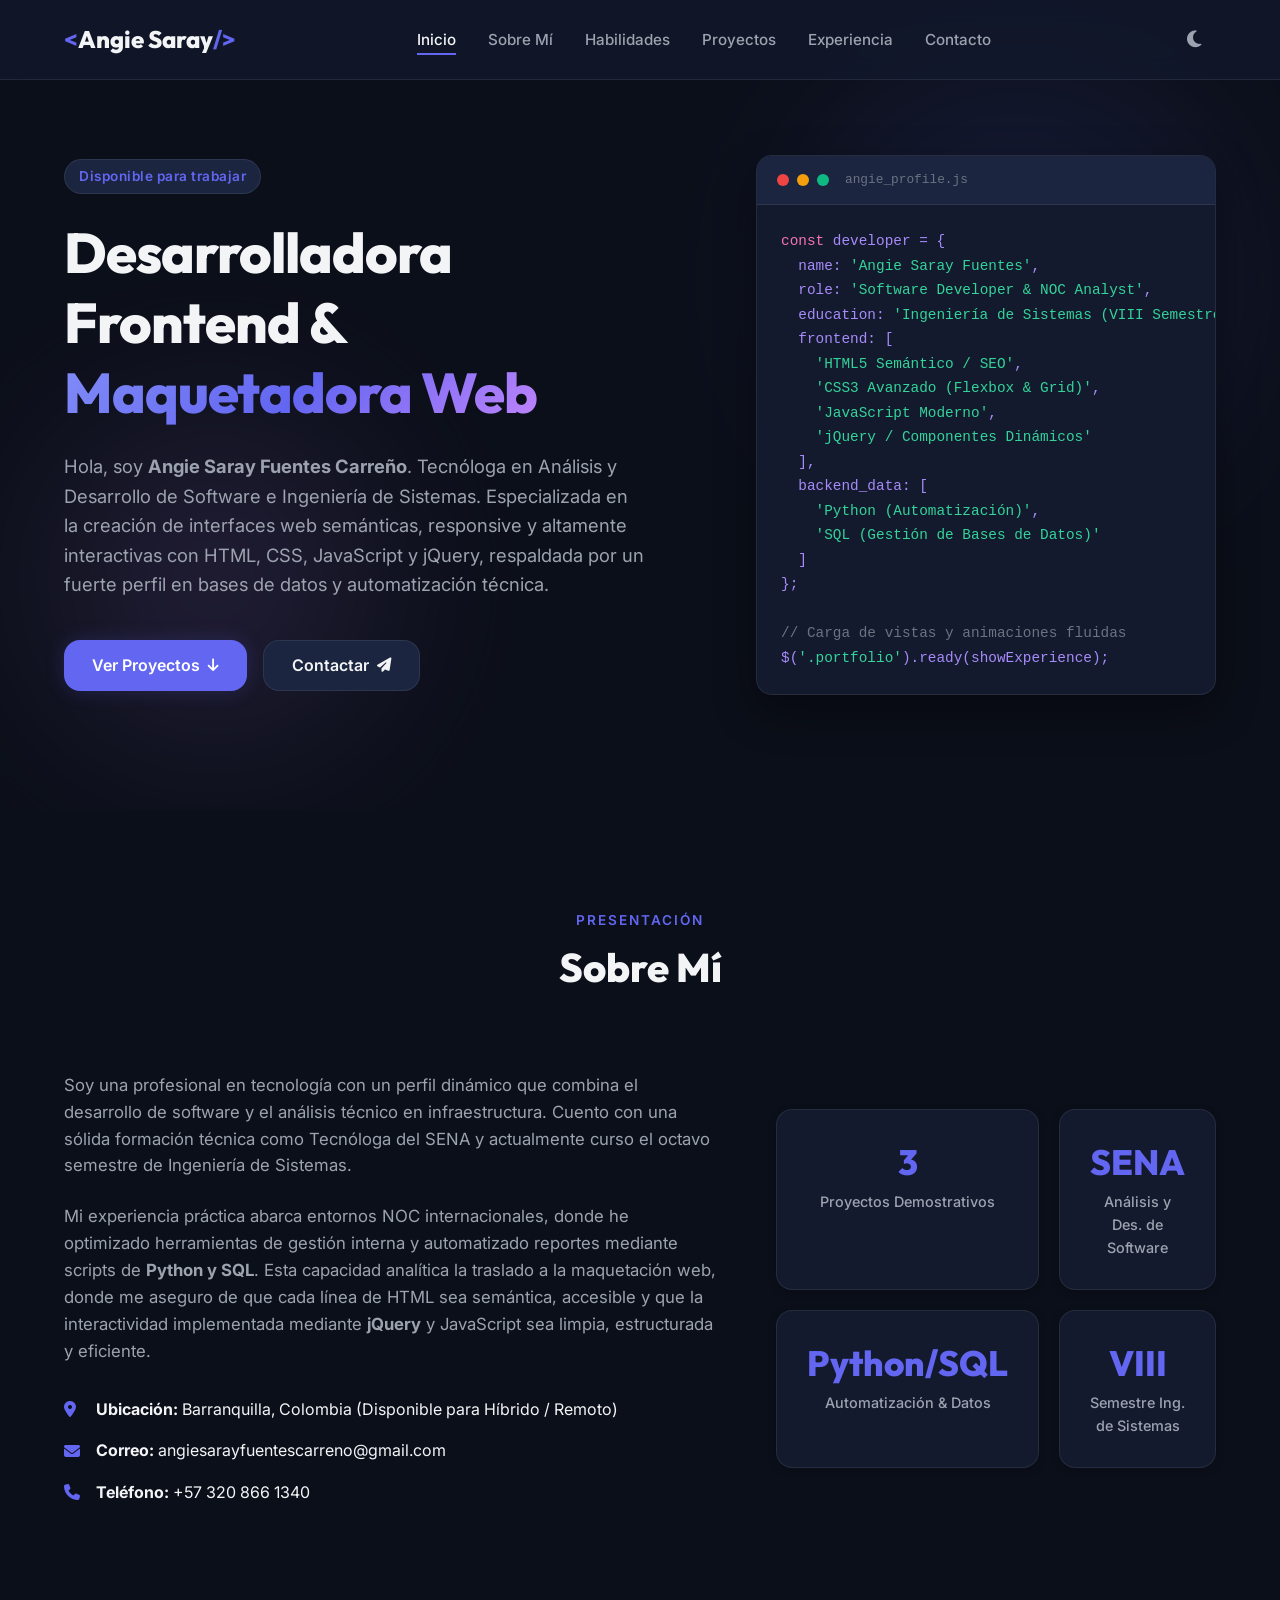
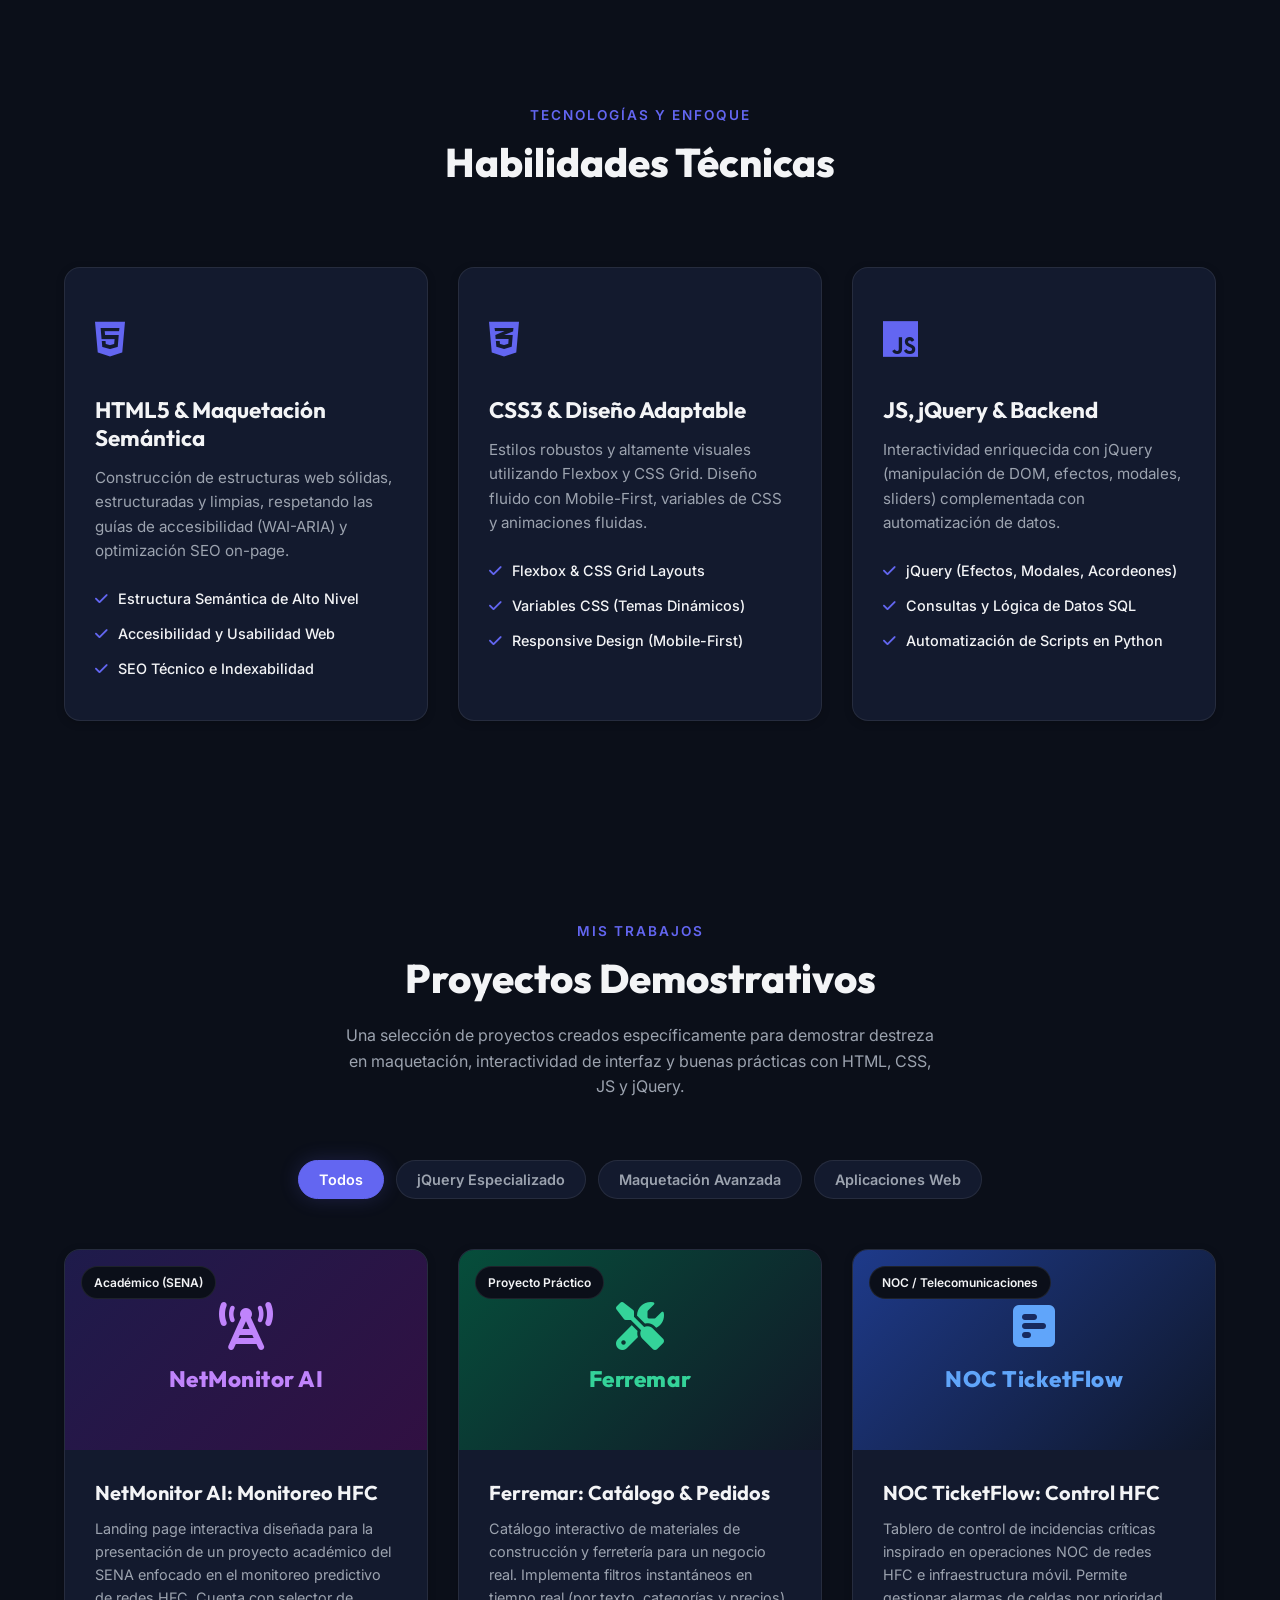
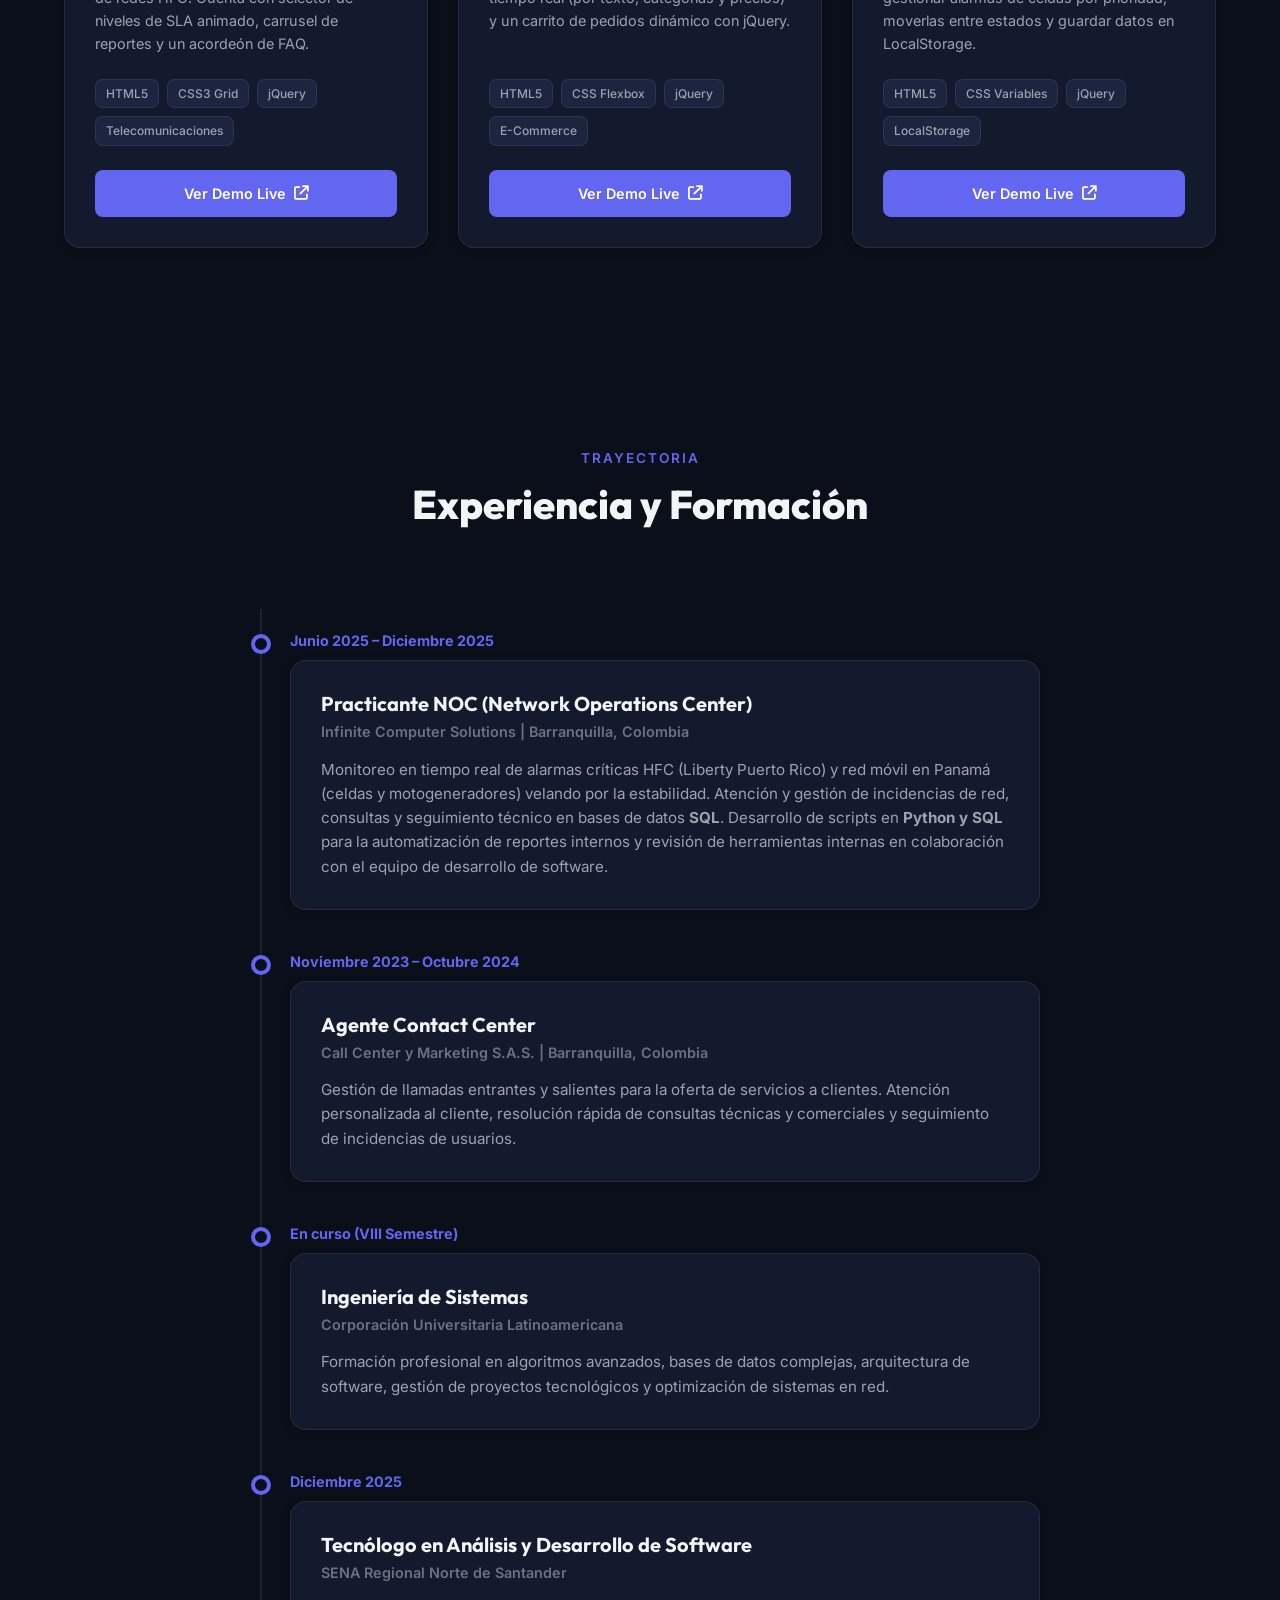
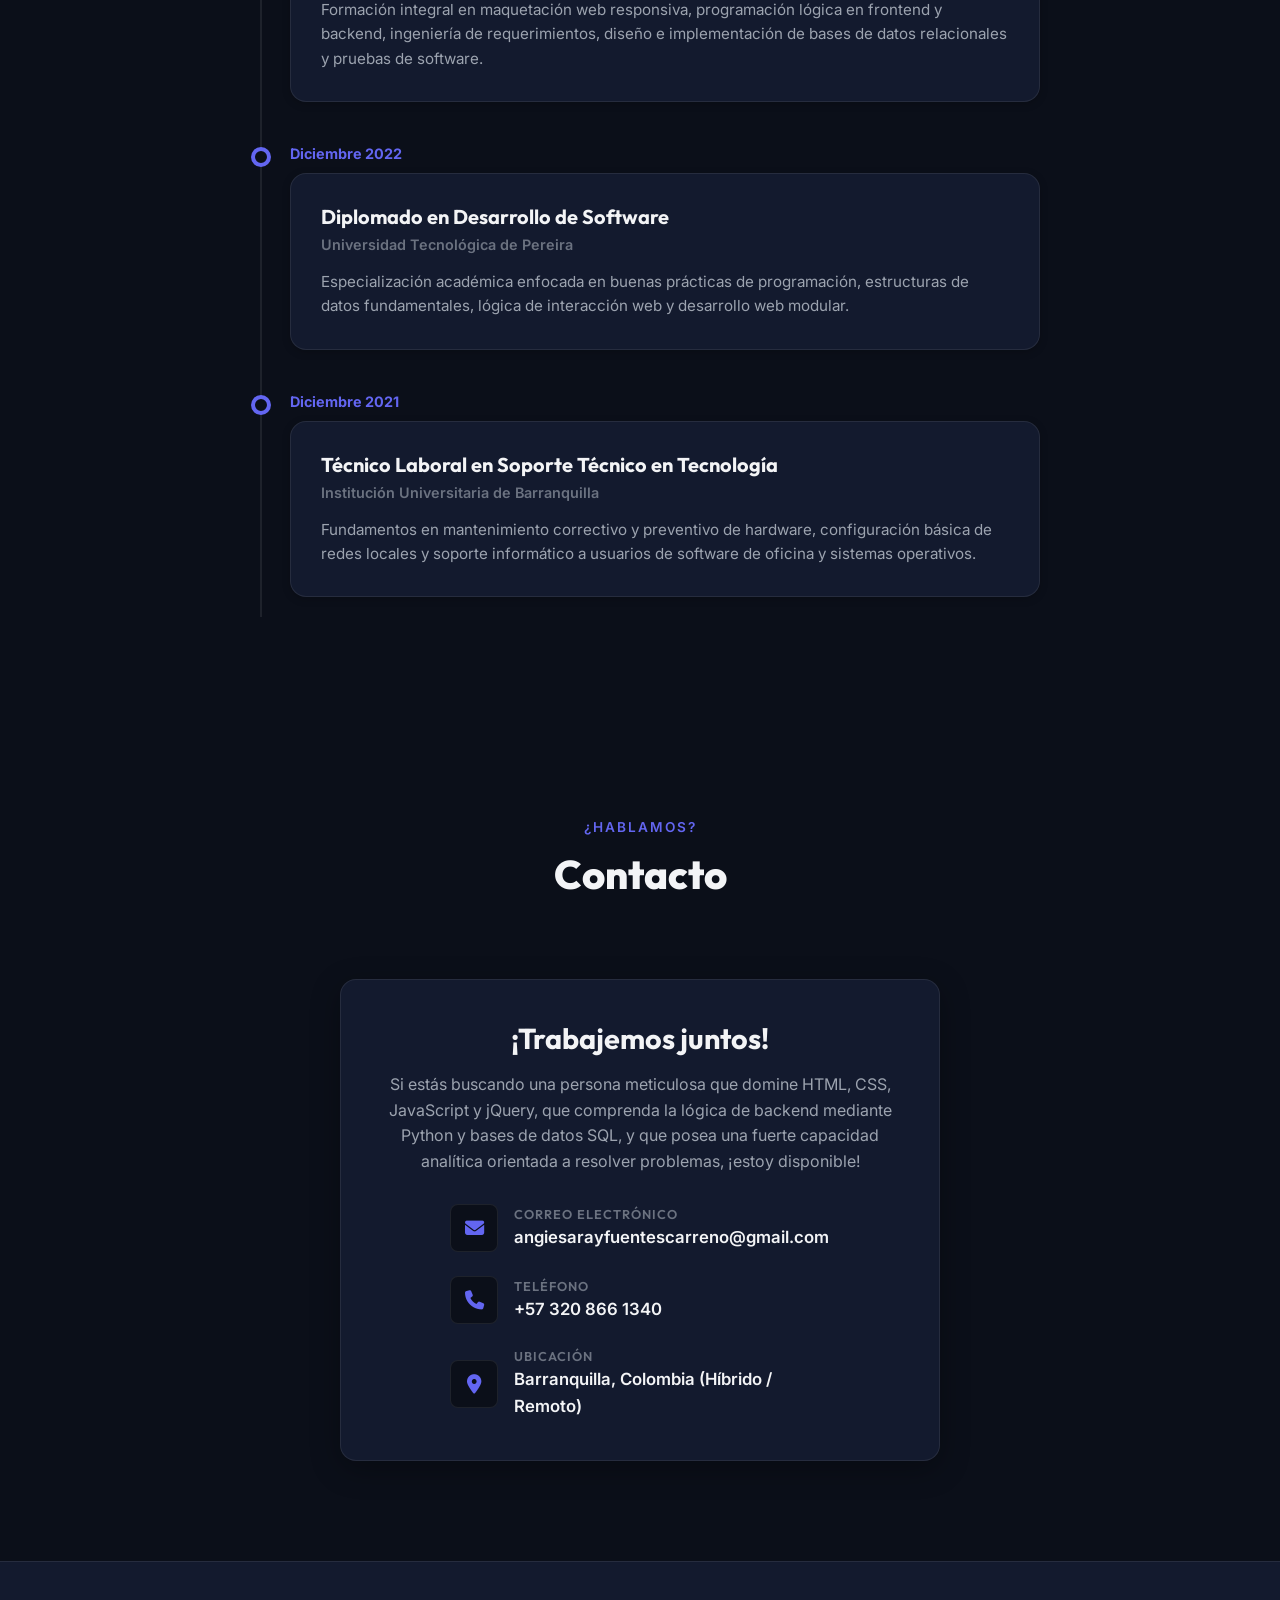
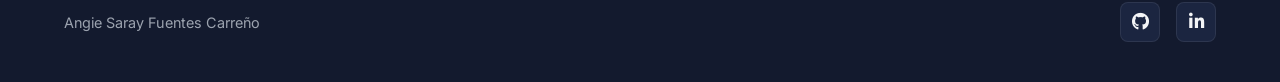
==== commit 42e9d2f5: "Remove contact form and simplify copyright to name only in index.html" ====
--- a/index.html
+++ b/index.html
@@ -411,79 +411,37 @@
                     <span class="section-subtitle">¿Hablamos?</span>
                     <h2 class="section-title">Contacto</h2>
                 </div>
-                <div class="contact-grid">
-                    <div class="contact-info-panel">
-                        <h3 class="contact-info-title">¡Trabajemos juntos!</h3>
-                        <p class="contact-info-desc">
+                
+                <div class="contact-single-container" style="max-width: 600px; margin: 0 auto; text-align: center;">
+                    <div class="contact-info-panel" style="background-color: var(--bg-secondary); border: 1px solid var(--border-color); border-radius: var(--radius-md); padding: 40px; box-shadow: var(--shadow-md); text-align: center;">
+                        <h3 class="contact-info-title" style="margin-bottom: 16px; font-size: 1.8rem; font-weight: 700;">¡Trabajemos juntos!</h3>
+                        <p class="contact-info-desc" style="color: var(--text-secondary); margin-bottom: 30px; font-size: 1rem; line-height: 1.6;">
                             Si estás buscando una persona meticulosa que domine HTML, CSS, JavaScript y jQuery, que comprenda la lógica de backend mediante Python y bases de datos SQL, y que posea una fuerte capacidad analítica orientada a resolver problemas, ¡estoy disponible!
                         </p>
                         
-                        <div class="contact-methods">
-                            <div class="method-item">
-                                <div class="method-icon"><i class="fa-solid fa-envelope"></i></div>
+                        <div class="contact-methods" style="display: inline-flex; flex-direction: column; gap: 24px; text-align: left; width: 100%; max-width: 380px; margin: 0 auto;">
+                            <div class="method-item" style="display: flex; align-items: center; gap: 16px;">
+                                <div class="method-icon" style="width: 48px; height: 48px; background-color: var(--bg-primary); border: 1px solid var(--border-color); color: var(--accent-color); border-radius: var(--radius-sm); display: flex; align-items: center; justify-content: center; font-size: 1.2rem; flex-shrink: 0;"><i class="fa-solid fa-envelope"></i></div>
                                 <div>
-                                    <h4 class="method-label">Correo Electrónico</h4>
-                                    <a href="mailto:angiesarayfuentescarreno@gmail.com" class="method-link">angiesarayfuentescarreno@gmail.com</a>
+                                    <h4 class="method-label" style="font-size: 0.8rem; color: var(--text-muted); text-transform: uppercase; font-weight: 600; letter-spacing: 1px; margin-bottom: 2px;">Correo Electrónico</h4>
+                                    <a href="mailto:angiesarayfuentescarreno@gmail.com" class="method-link" style="font-size: 1.05rem; font-weight: 600; transition: color var(--transition-fast);">angiesarayfuentescarreno@gmail.com</a>
                                 </div>
                             </div>
-                            <div class="method-item">
-                                <div class="method-icon"><i class="fa-solid fa-phone"></i></div>
+                            <div class="method-item" style="display: flex; align-items: center; gap: 16px;">
+                                <div class="method-icon" style="width: 48px; height: 48px; background-color: var(--bg-primary); border: 1px solid var(--border-color); color: var(--accent-color); border-radius: var(--radius-sm); display: flex; align-items: center; justify-content: center; font-size: 1.2rem; flex-shrink: 0;"><i class="fa-solid fa-phone"></i></div>
                                 <div>
-                                    <h4 class="method-label">Teléfono</h4>
-                                    <a href="tel:+573208661340" class="method-link">+57 320 866 1340</a>
+                                    <h4 class="method-label" style="font-size: 0.8rem; color: var(--text-muted); text-transform: uppercase; font-weight: 600; letter-spacing: 1px; margin-bottom: 2px;">Teléfono</h4>
+                                    <a href="tel:+573208661340" class="method-link" style="font-size: 1.05rem; font-weight: 600; transition: color var(--transition-fast);">+57 320 866 1340</a>
                                 </div>
                             </div>
-                            <div class="method-item">
-                                <div class="method-icon"><i class="fa-solid fa-location-dot"></i></div>
+                            <div class="method-item" style="display: flex; align-items: center; gap: 16px;">
+                                <div class="method-icon" style="width: 48px; height: 48px; background-color: var(--bg-primary); border: 1px solid var(--border-color); color: var(--accent-color); border-radius: var(--radius-sm); display: flex; align-items: center; justify-content: center; font-size: 1.2rem; flex-shrink: 0;"><i class="fa-solid fa-location-dot"></i></div>
                                 <div>
-                                    <h4 class="method-label">Ubicación</h4>
-                                    <span class="method-text">Barranquilla, Colombia (Disponible para Híbrido / Remoto)</span>
+                                    <h4 class="method-label" style="font-size: 0.8rem; color: var(--text-muted); text-transform: uppercase; font-weight: 600; letter-spacing: 1px; margin-bottom: 2px;">Ubicación</h4>
+                                    <span class="method-text" style="font-size: 1.05rem; font-weight: 600;">Barranquilla, Colombia (Híbrido / Remoto)</span>
                                 </div>
                             </div>
                         </div>
-                    </div>
-
-                    <div class="contact-form-panel">
-                        <!-- jQuery Validated Form -->
-                        <form id="portfolio-contact-form" class="contact-form" novalidate>
-                            <div class="form-group">
-                                <label for="form-name">Nombre Completo</label>
-                                <input type="text" id="form-name" name="name" class="form-control" placeholder="Ej. Juan Pérez" required>
-                                <span class="error-msg" id="name-error">El nombre es obligatorio (mínimo 3 letras).</span>
-                            </div>
-                            
-                            <div class="form-group">
-                                <label for="form-email">Correo Electrónico</label>
-                                <input type="email" id="form-email" name="email" class="form-control" placeholder="Ej. juan@correo.com" required>
-                                <span class="error-msg" id="email-error">Ingrese un correo electrónico válido.</span>
-                            </div>
-
-                            <div class="form-group">
-                                <label for="form-subject">Asunto</label>
-                                <input type="text" id="form-subject" name="subject" class="form-control" placeholder="Ej. Vacante de Maquetador Web" required>
-                                <span class="error-msg" id="subject-error">El asunto es obligatorio.</span>
-                            </div>
-
-                            <div class="form-group">
-                                <label for="form-message">Mensaje</label>
-                                <textarea id="form-message" name="message" class="form-control" rows="5" placeholder="Escribe aquí tu mensaje..." required></textarea>
-                                <span class="error-msg" id="message-error">El mensaje no puede estar vacío (mínimo 10 caracteres).</span>
-                            </div>
-
-                            <button type="submit" class="btn btn-primary btn-block" id="form-submit-btn">
-                                Enviar Mensaje <i class="fa-solid fa-paper-plane btn-icon"></i>
-                            </button>
-                            
-                            <div class="form-status-alert success" id="form-status-success">
-                                <i class="fa-solid fa-circle-check alert-icon"></i>
-                                Mensaje enviado exitosamente. ¡Gracias por contactarme!
-                            </div>
-                            
-                            <div class="form-status-alert error" id="form-status-error">
-                                <i class="fa-solid fa-circle-xmark alert-icon"></i>
-                                Por favor corrija los errores en el formulario antes de enviar.
-                            </div>
-                        </form>
                     </div>
                 </div>
             </div>
@@ -494,7 +452,7 @@
     <footer class="site-footer">
         <div class="container footer-container">
             <p class="copyright">
-                &copy; 2026 Angie Saray Fuentes Carreño. Todos los derechos reservados. Diseñado y maquetado con HTML, CSS, JS y jQuery.
+                Angie Saray Fuentes Carreño
             </p>
             <div class="footer-socials">
                 <a href="https://github.com/AngieFuentes2909" target="_blank" aria-label="GitHub"><i class="fa-brands fa-github"></i></a>
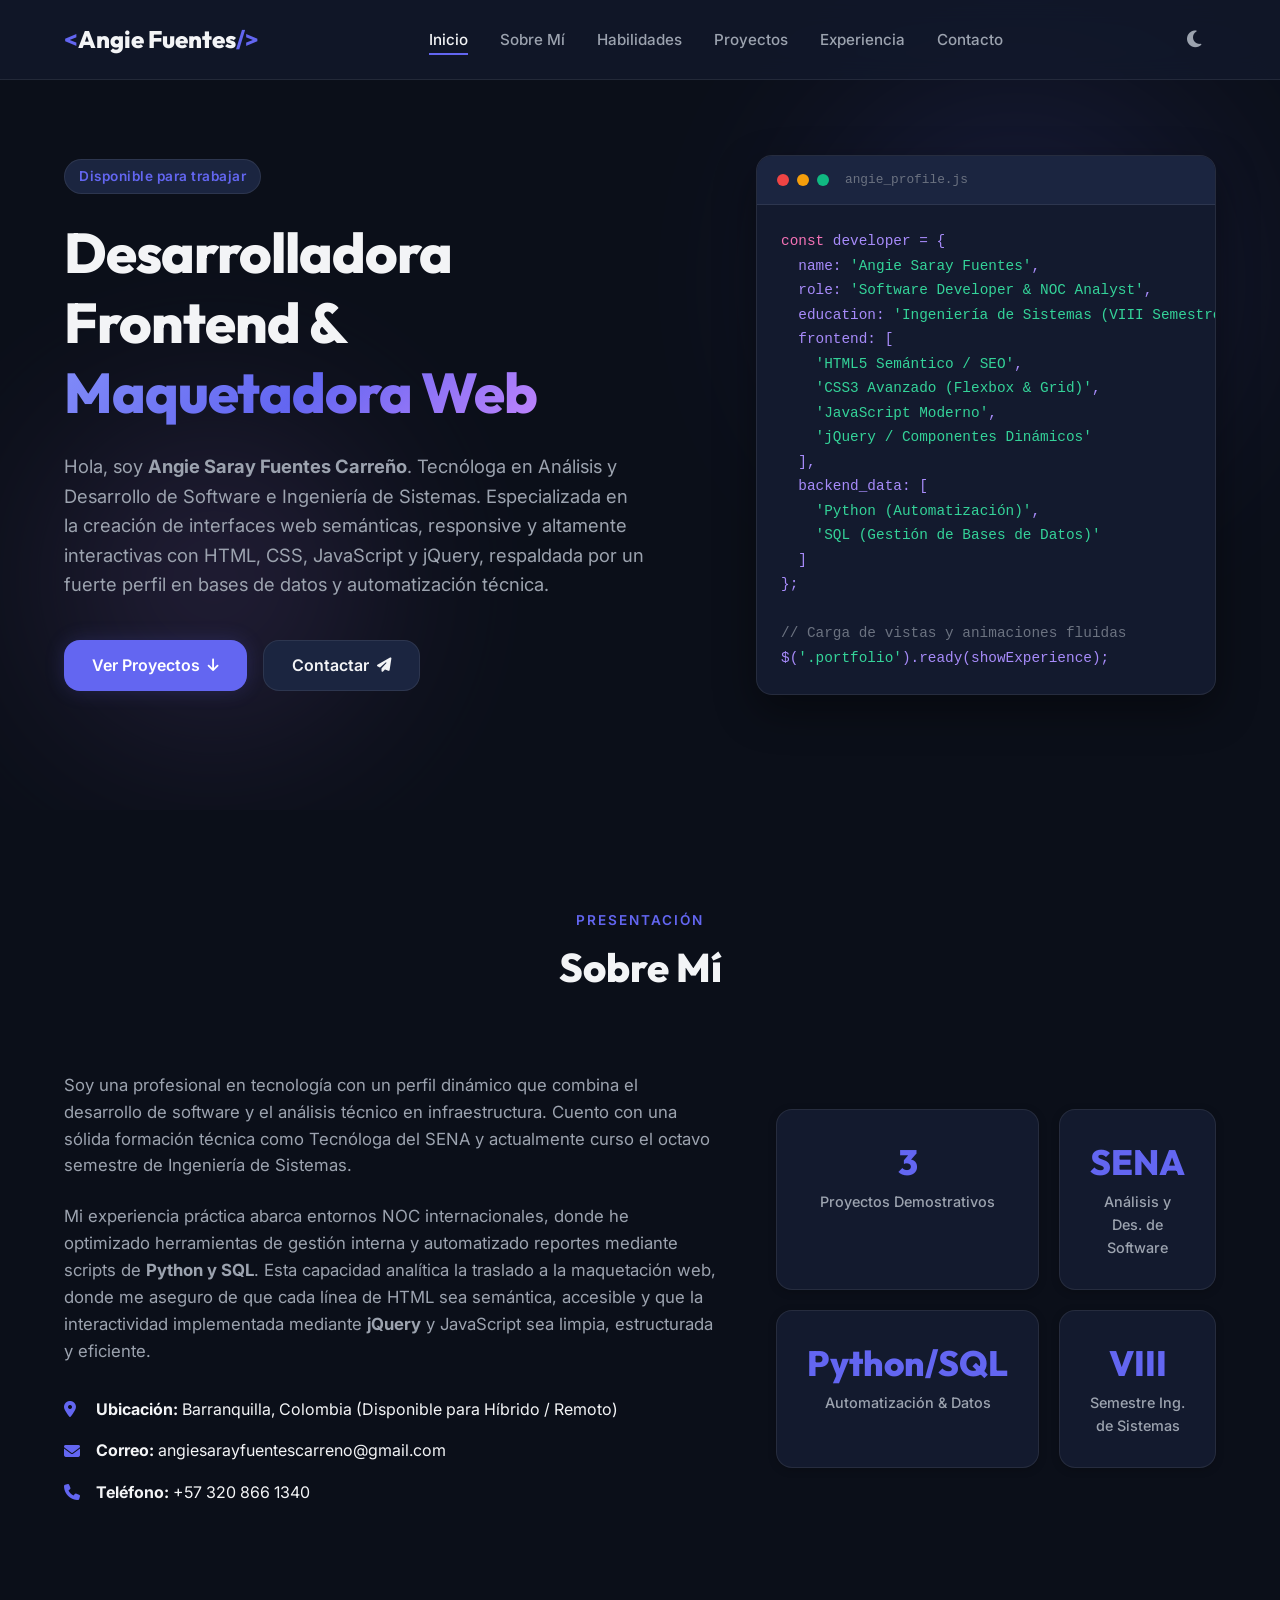
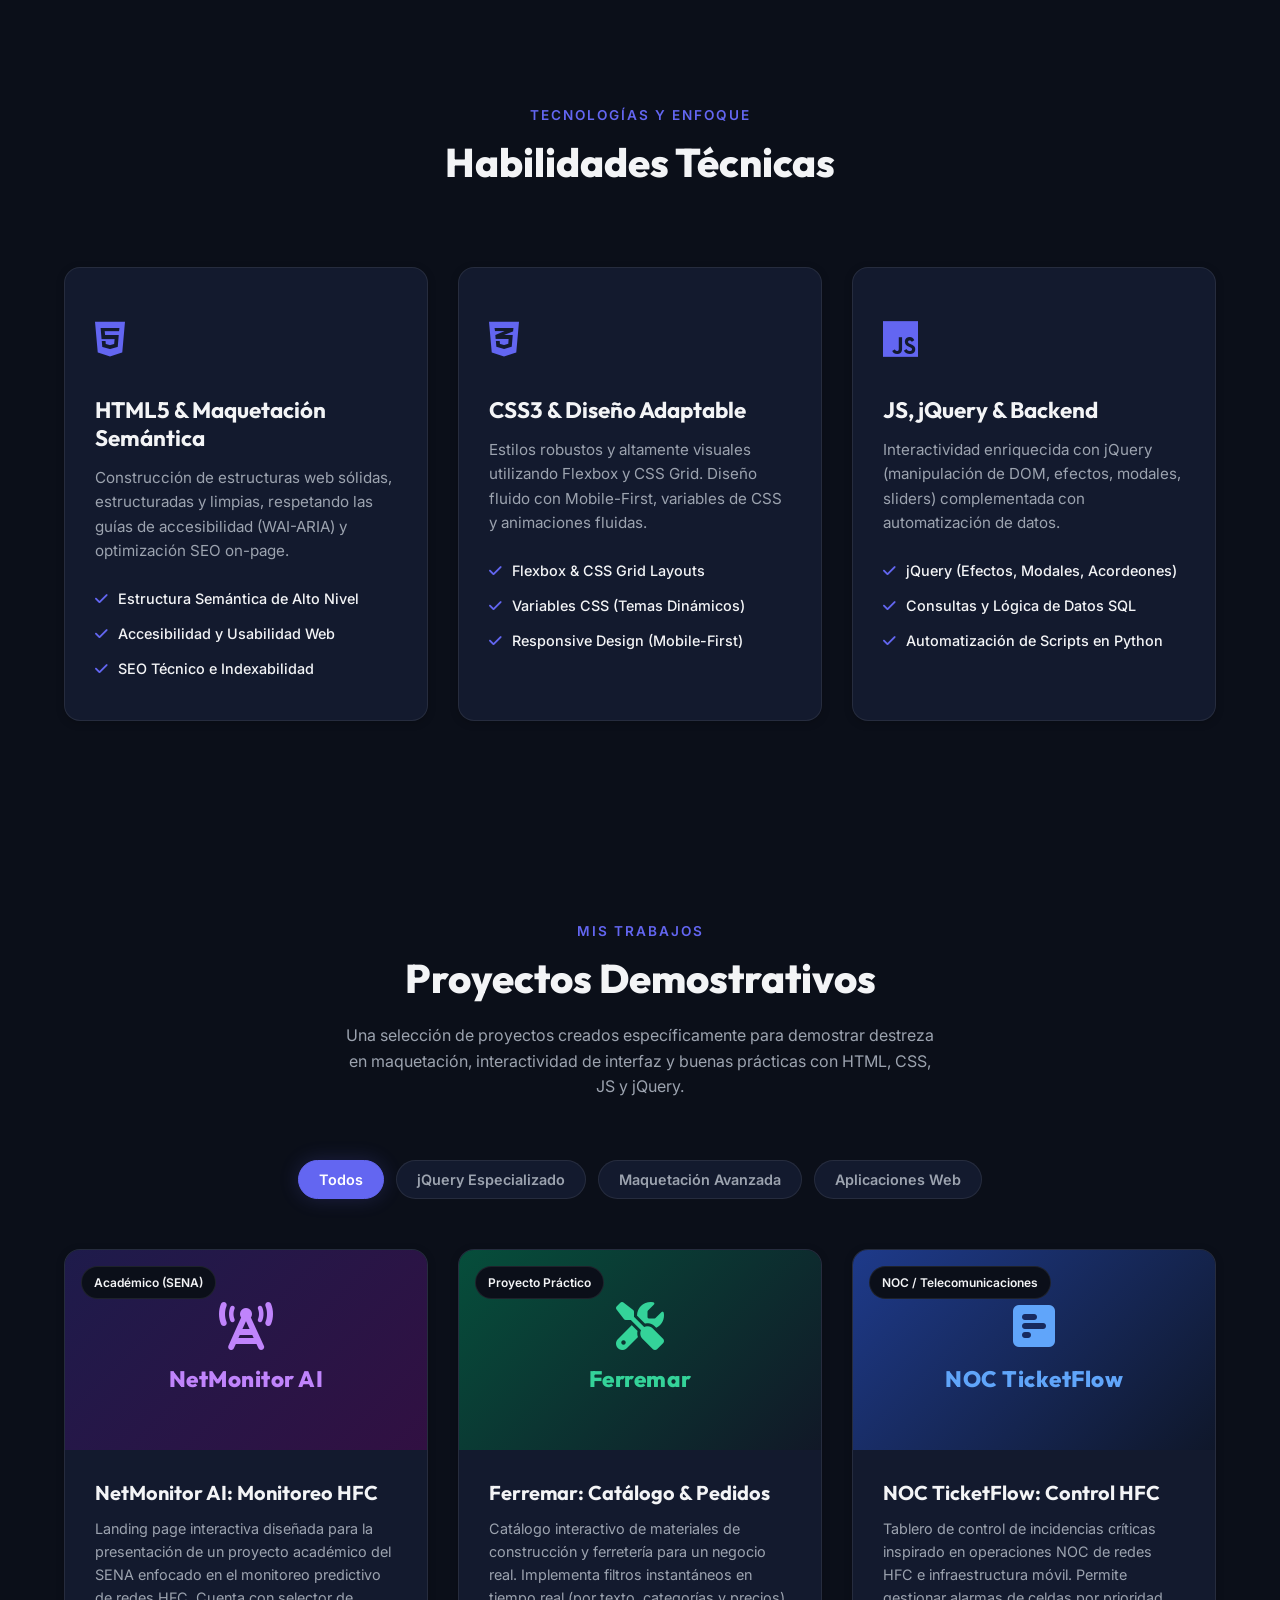
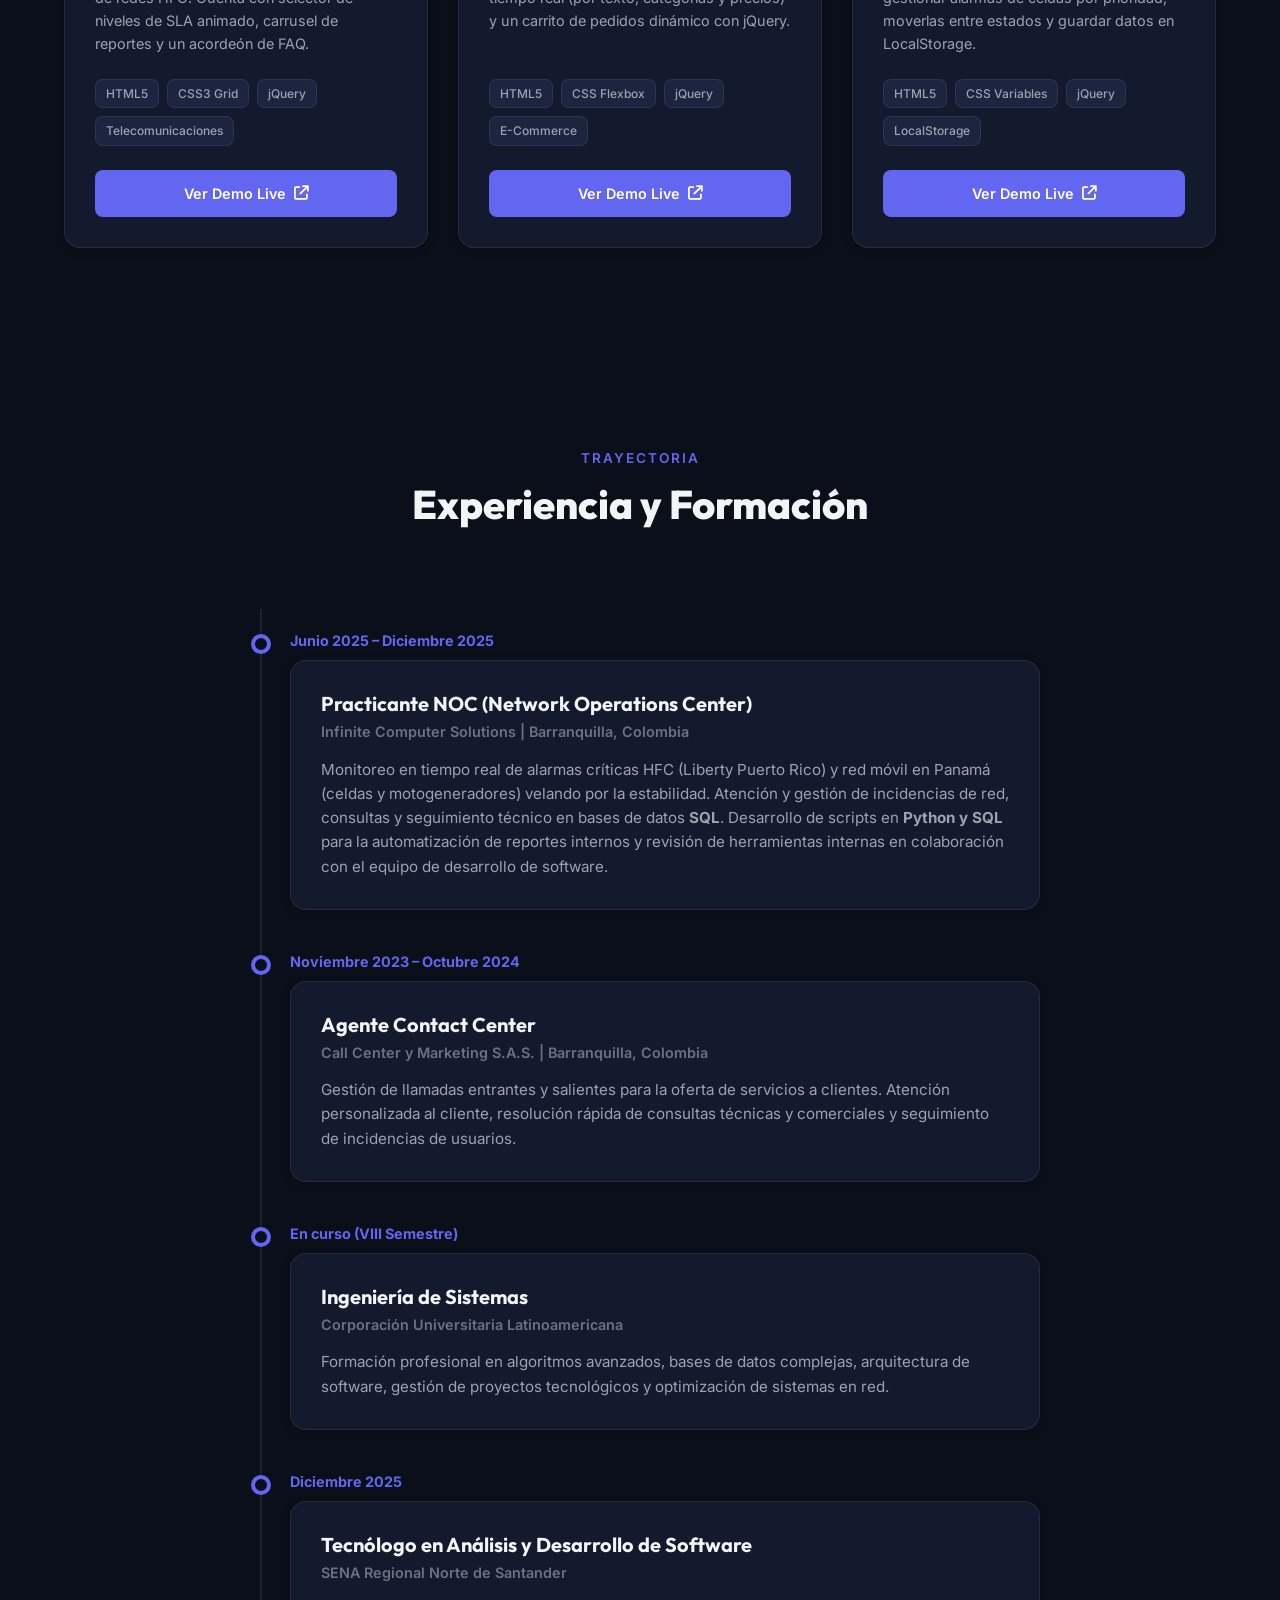
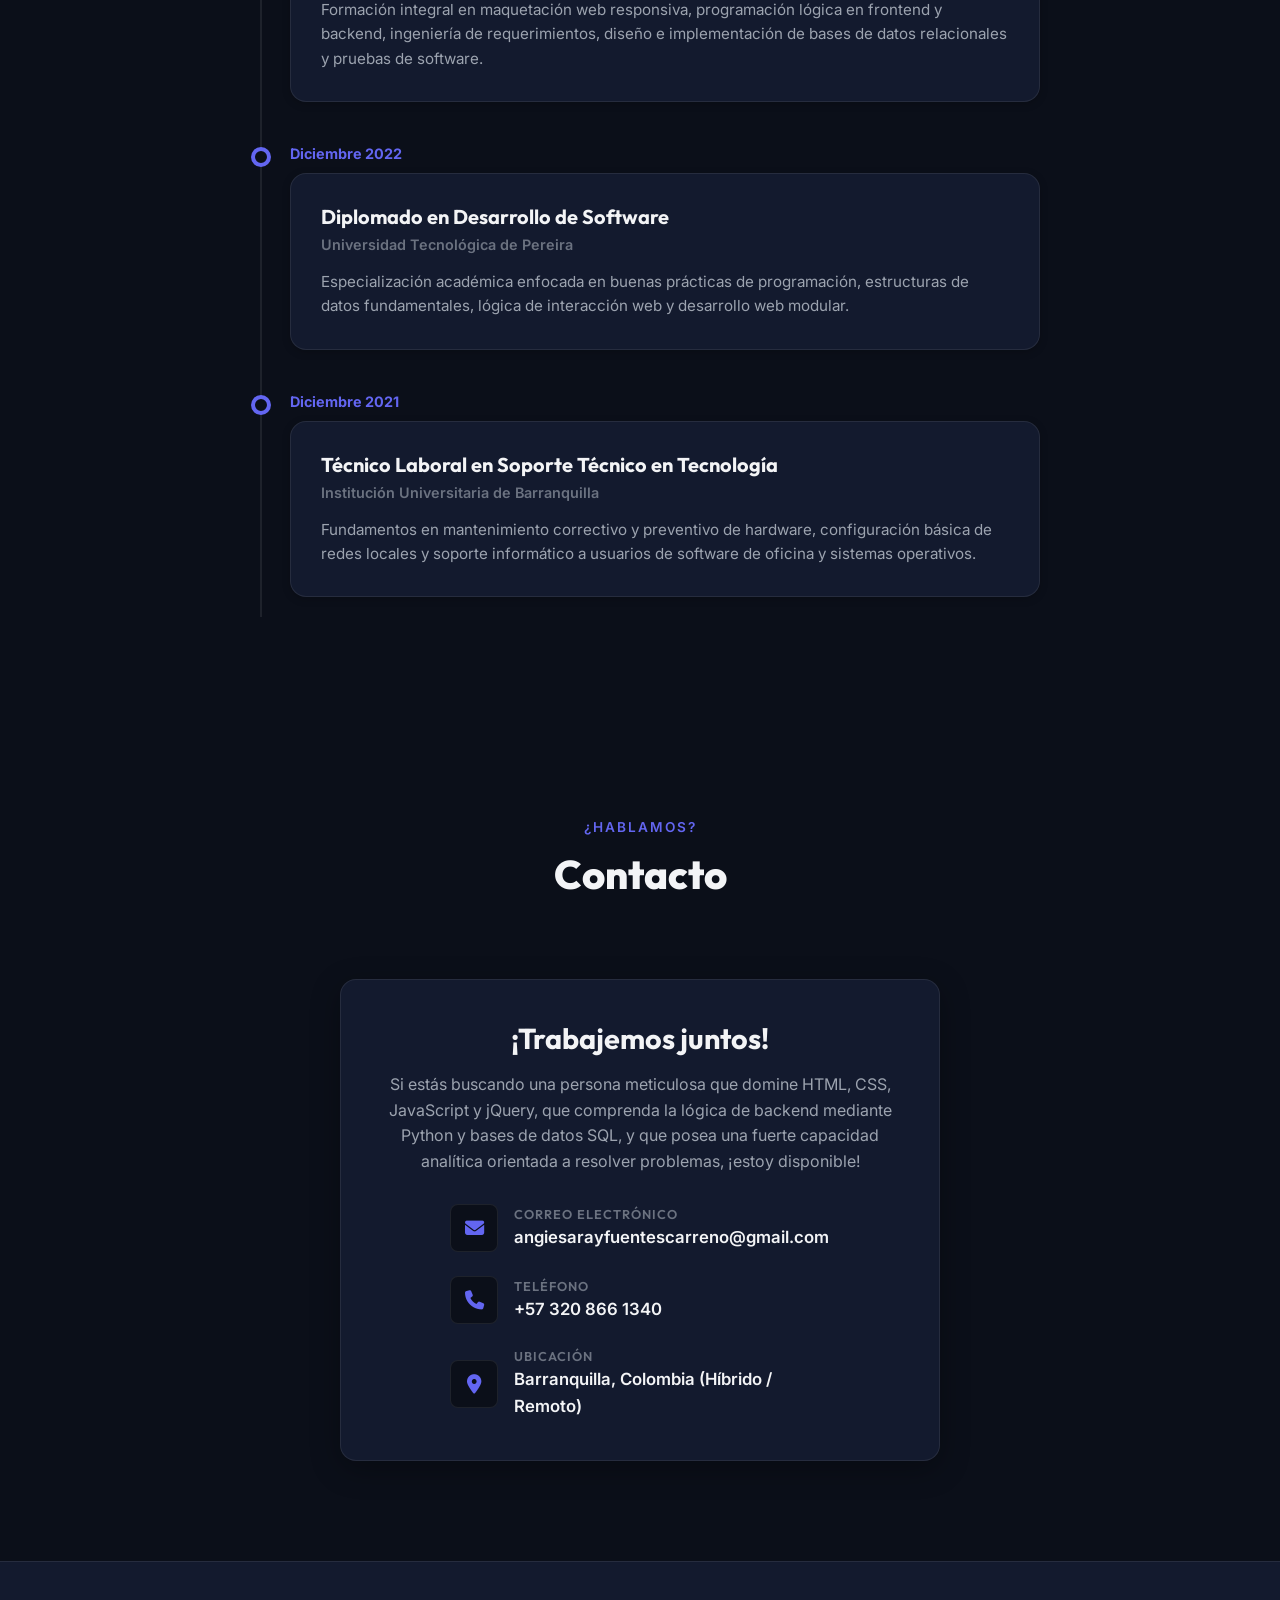
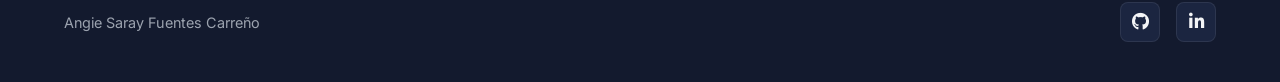
==== commit f2985de8: "Update logo brand text to Angie Fuentes and simplify copyrights in all project footers" ====
--- a/index.html
+++ b/index.html
@@ -25,7 +25,7 @@
     <header class="site-header" id="site-header">
         <div class="container header-container">
             <a href="#" class="logo" id="logo-brand">
-                <span class="logo-accent">&lt;</span>Angie Saray<span class="logo-accent">/&gt;</span>
+                <span class="logo-accent">&lt;</span>Angie Fuentes<span class="logo-accent">/&gt;</span>
             </a>
             
             <nav class="main-nav" id="main-navigation">
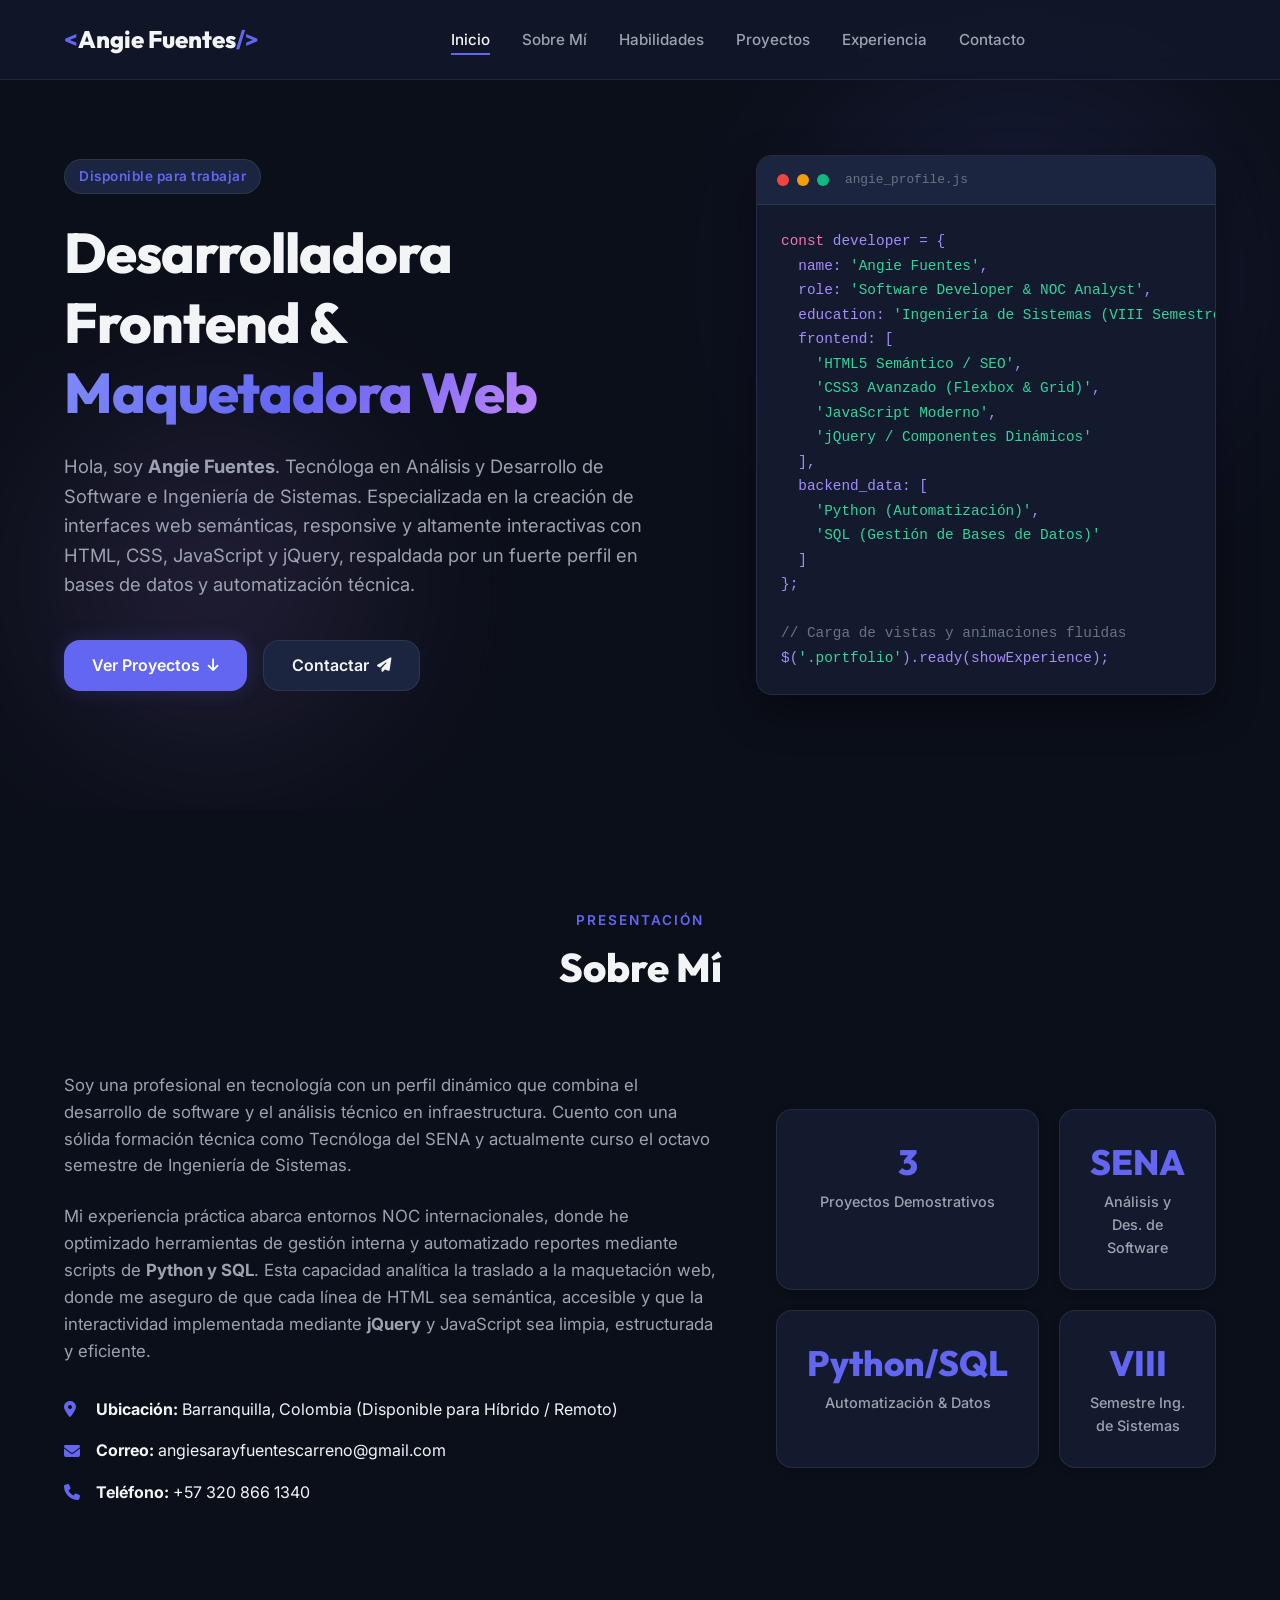
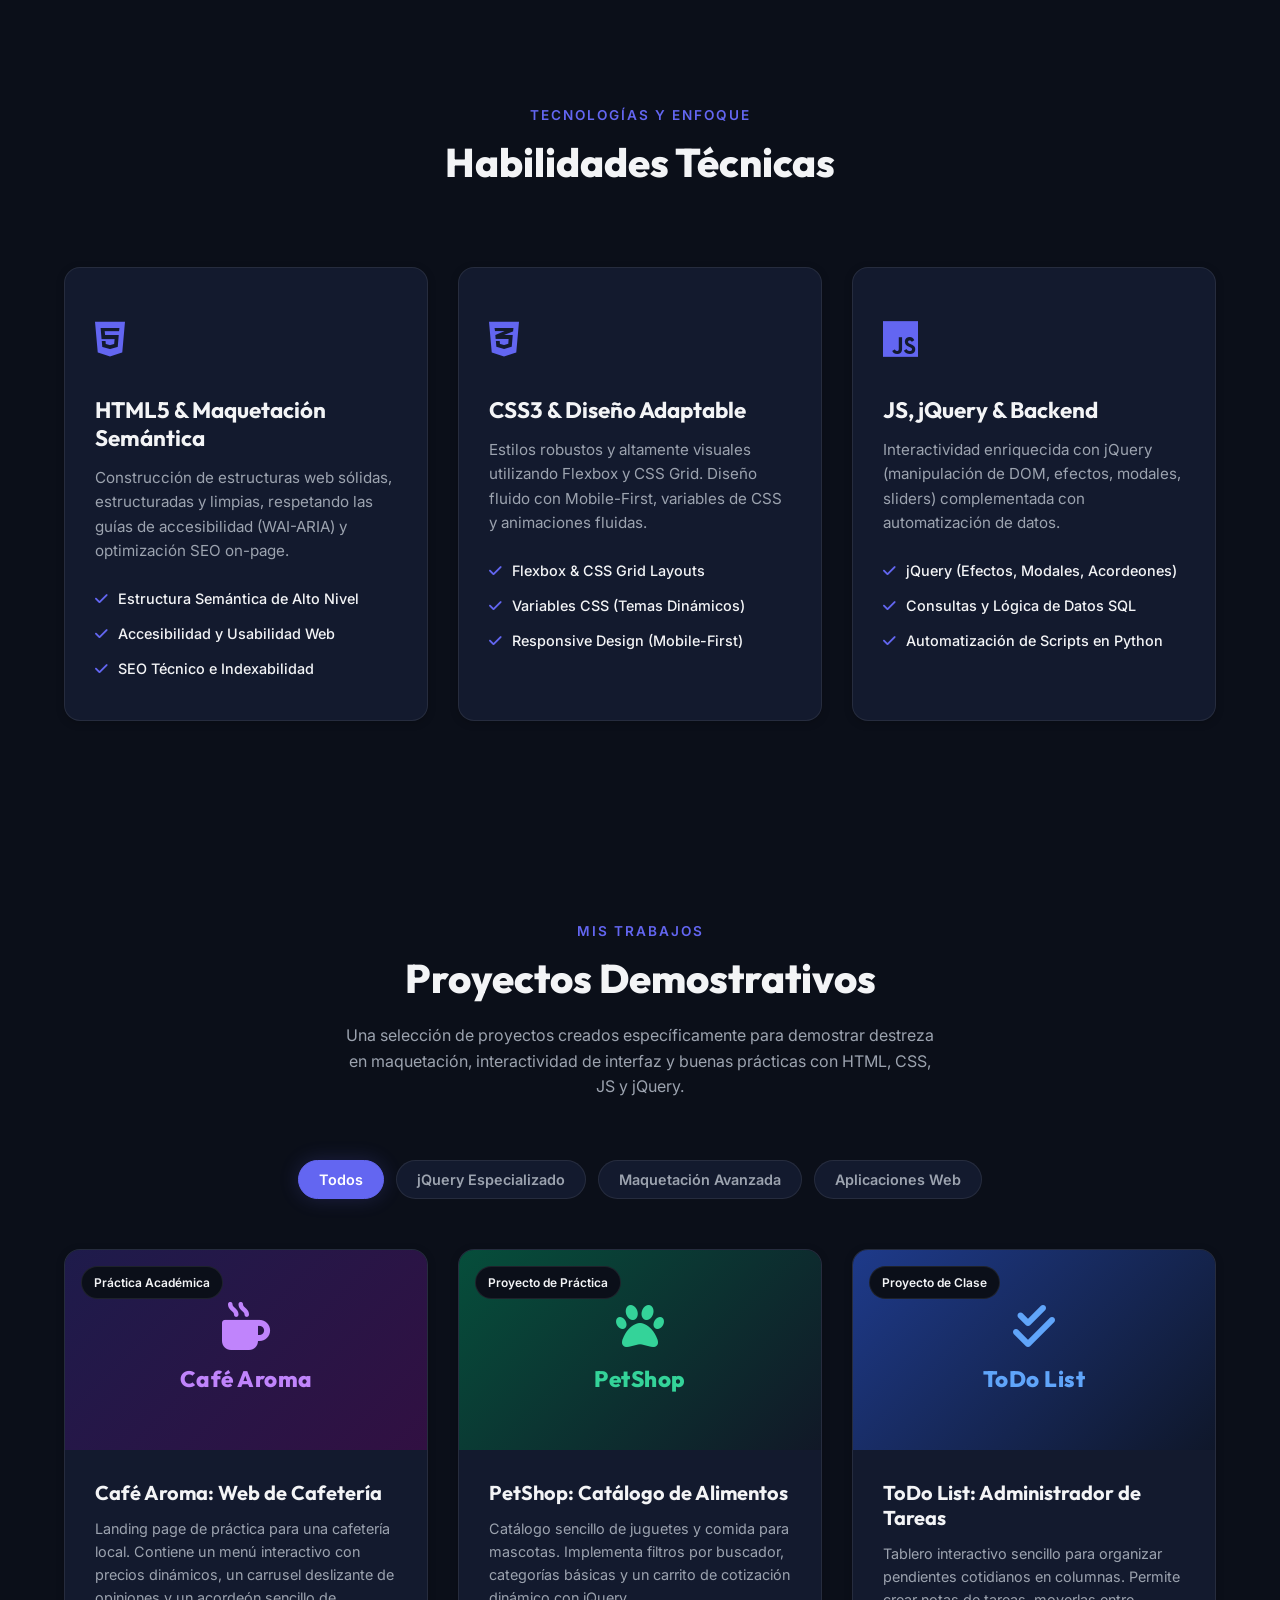
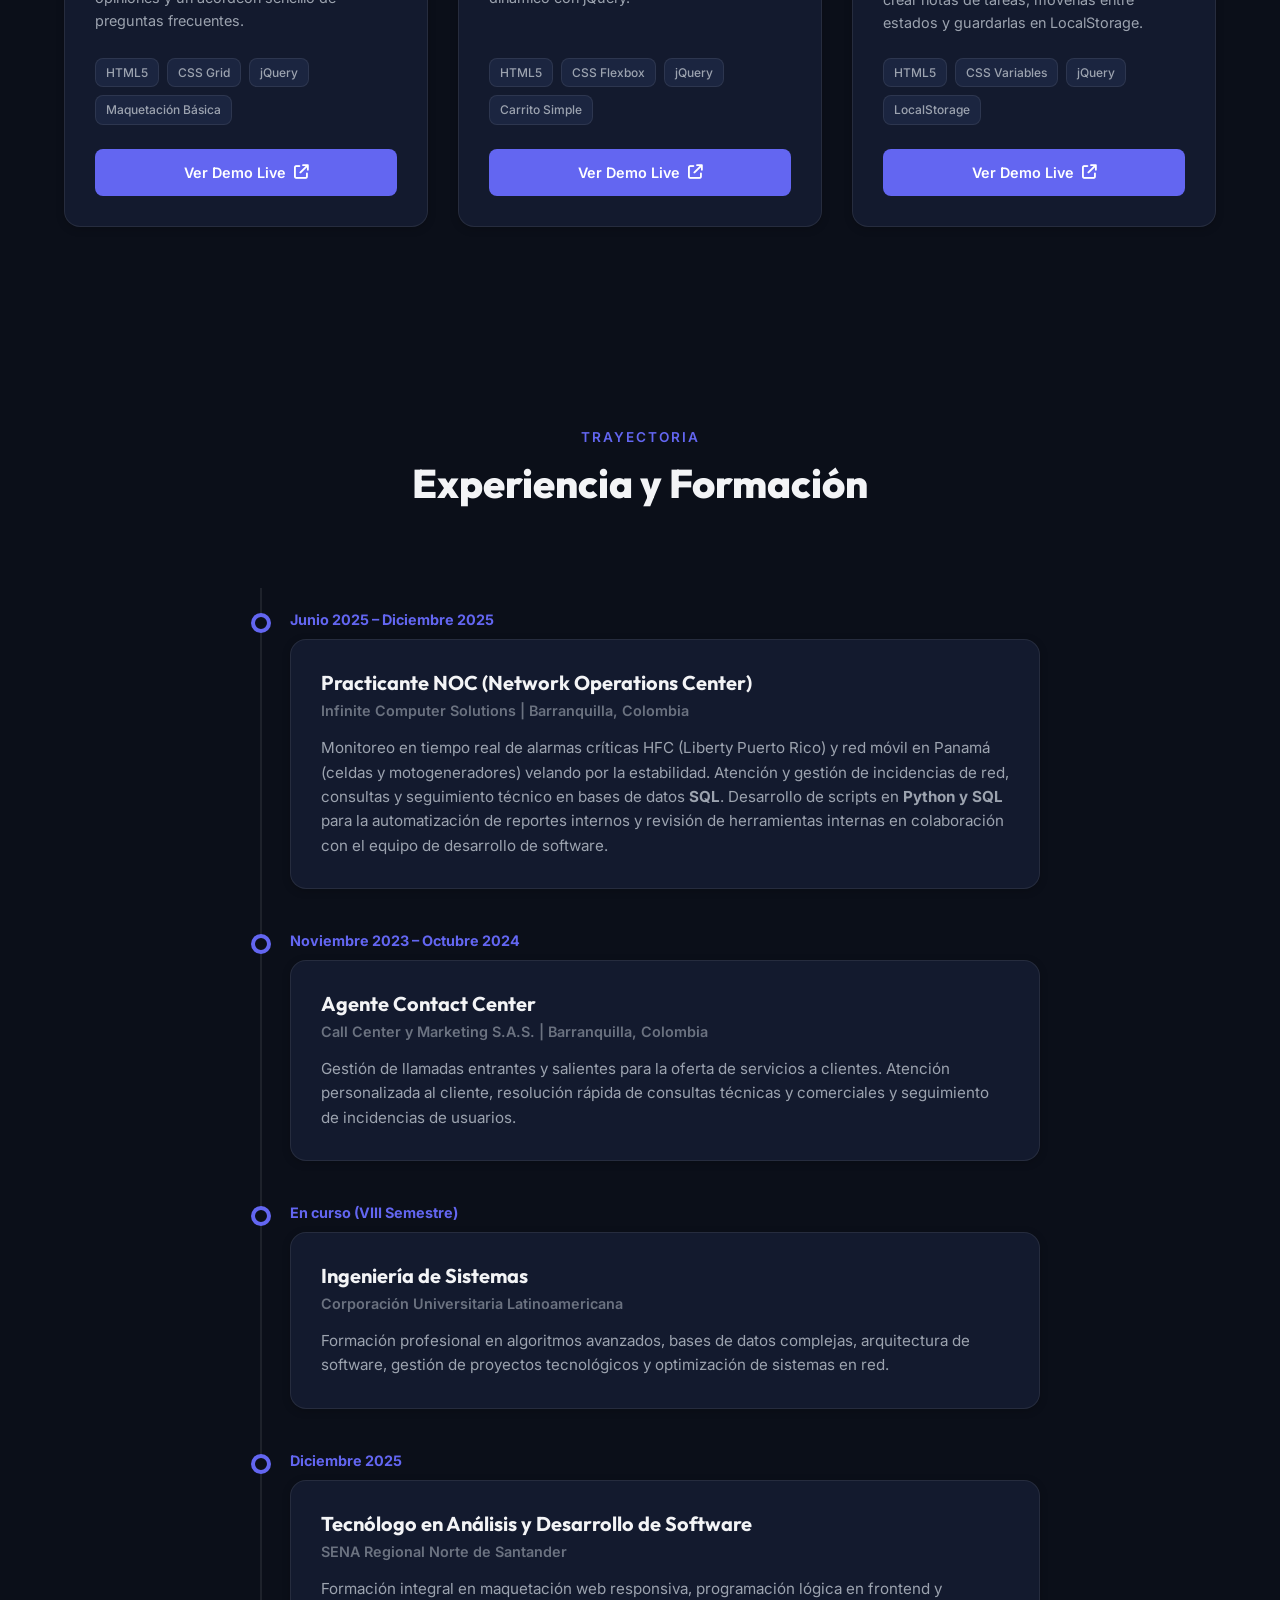
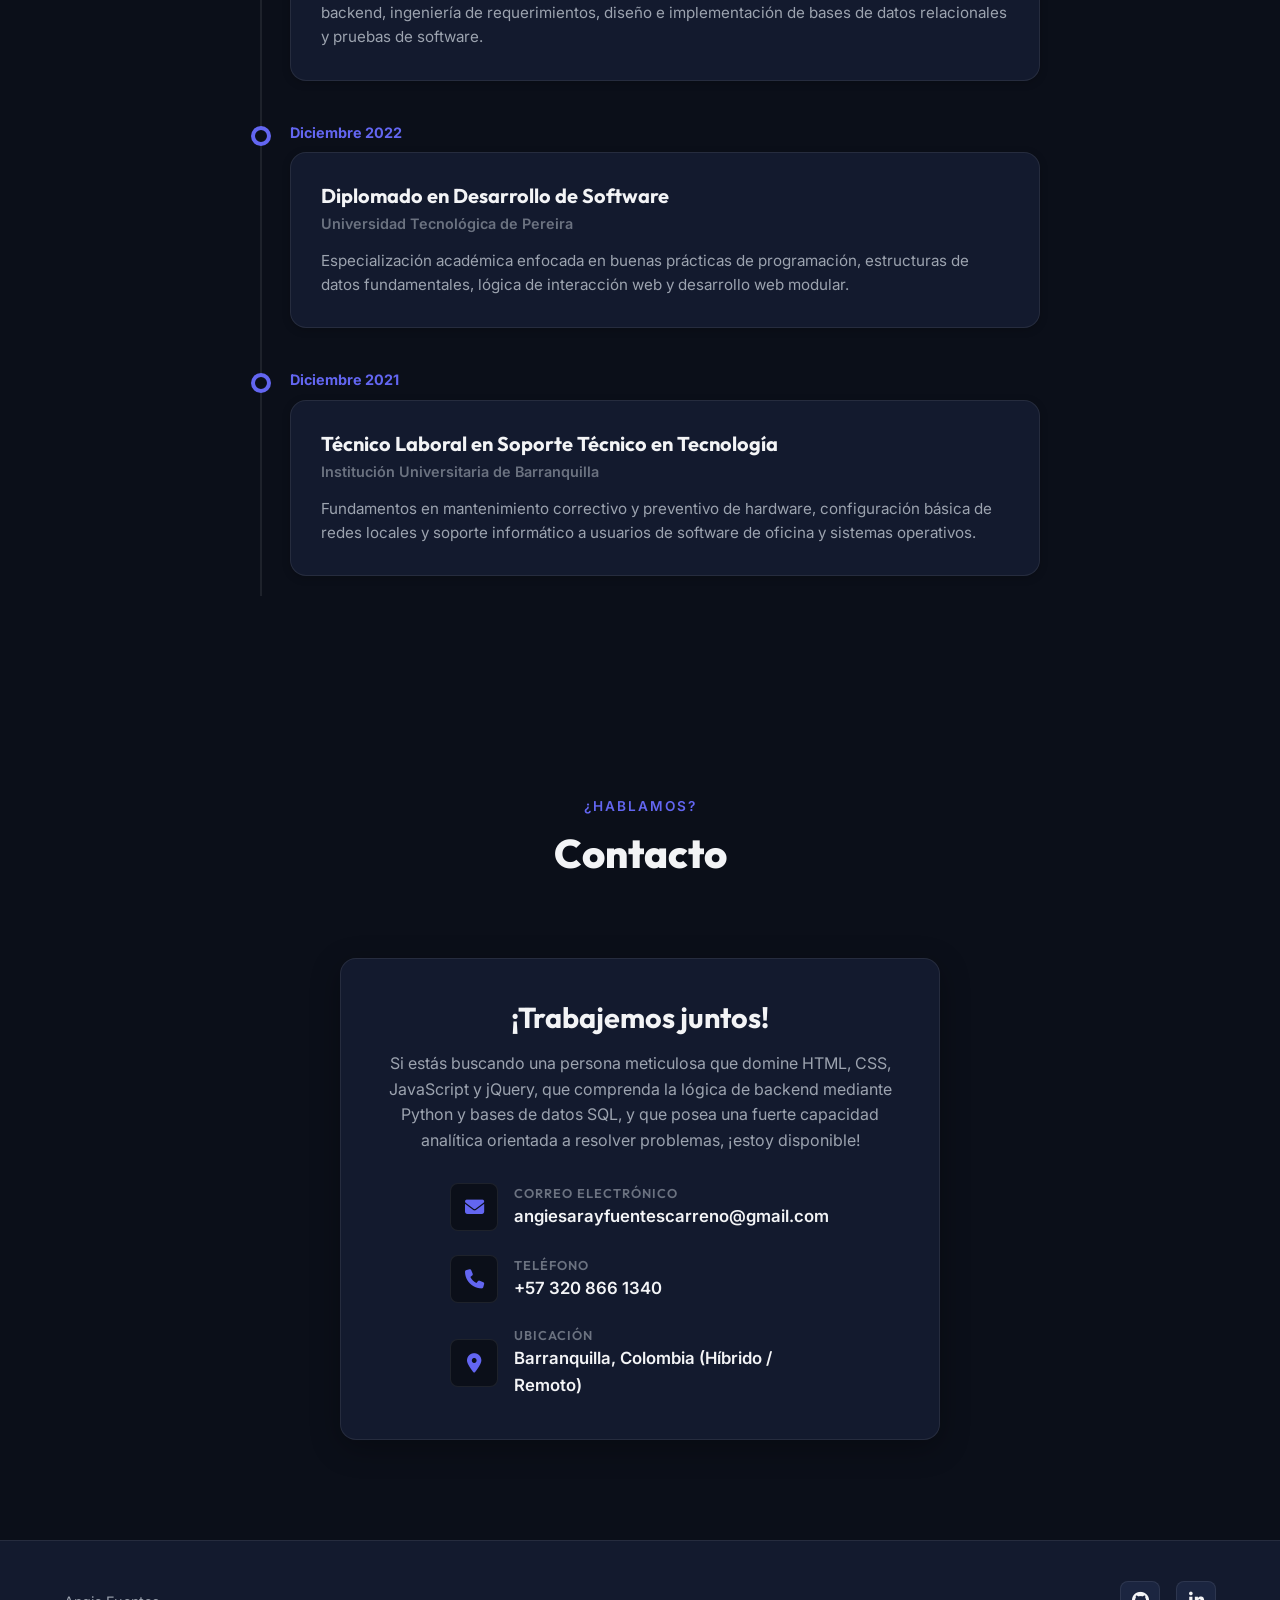
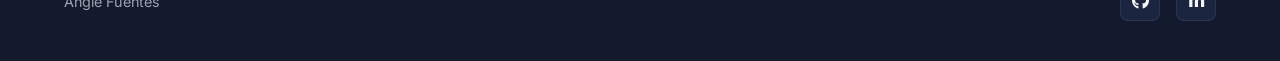
==== commit 145736f8: "Reenfocar proyectos a nivel academico basico, mantener exclusivamente modo oscuro y simplificar copy" ====
--- a/index.html
+++ b/index.html
@@ -3,10 +3,10 @@
 <head>
     <meta charset="UTF-8">
     <meta name="viewport" content="width=device-width, initial-scale=1.0">
-    <title>Portafolio Profesional | Angie Saray Fuentes Carreño</title>
-    <meta name="description" content="Portafolio profesional de Angie Saray Fuentes Carreño. Tecnóloga en Análisis y Desarrollo de Software e Ingeniería de Sistemas. Especialista en HTML5, CSS3, JavaScript, jQuery, Python y SQL.">
-    <meta name="keywords" content="maquetador web, frontend developer, HTML, CSS, JS, jQuery, Python, SQL, NOC, portafolio, Angie Saray Fuentes">
-    <meta name="author" content="Angie Saray Fuentes Carreño">
+    <title>Portafolio Profesional | Angie Fuentes</title>
+    <meta name="description" content="Portafolio profesional de Angie Fuentes. Tecnóloga en Análisis y Desarrollo de Software e Ingeniería de Sistemas. Especialista en HTML5, CSS3, JavaScript, jQuery, Python y SQL.">
+    <meta name="keywords" content="maquetador web, frontend developer, HTML, CSS, JS, jQuery, Python, SQL, NOC, portafolio, Angie Fuentes">
+    <meta name="author" content="Angie Fuentes">
     
     <!-- Google Fonts -->
     <link rel="preconnect" href="https://fonts.googleapis.com">
@@ -40,10 +40,6 @@
             </nav>
             
             <div class="header-actions">
-                <button class="theme-toggle" id="theme-toggle-btn" aria-label="Cambiar tema de color">
-                    <i class="fa-solid fa-moon moon-icon"></i>
-                    <i class="fa-solid fa-sun sun-icon"></i>
-                </button>
                 <button class="mobile-nav-toggle" id="menu-toggle-btn" aria-label="Abrir menú de navegación">
                     <i class="fa-solid fa-bars open-icon"></i>
                     <i class="fa-solid fa-xmark close-icon"></i>
@@ -66,7 +62,7 @@
                         Desarrolladora Frontend & <span class="gradient-text">Maquetadora Web</span>
                     </h1>
                     <p class="hero-lead">
-                        Hola, soy <strong>Angie Saray Fuentes Carreño</strong>. Tecnóloga en Análisis y Desarrollo de Software e Ingeniería de Sistemas. Especializada en la creación de interfaces web semánticas, responsive y altamente interactivas con HTML, CSS, JavaScript y jQuery, respaldada por un fuerte perfil en bases de datos y automatización técnica.
+                        Hola, soy <strong>Angie Fuentes</strong>. Tecnóloga en Análisis y Desarrollo de Software e Ingeniería de Sistemas. Especializada en la creación de interfaces web semánticas, responsive y altamente interactivas con HTML, CSS, JavaScript y jQuery, respaldada por un fuerte perfil en bases de datos y automatización técnica.
                     </p>
                     <div class="hero-cta-group">
                         <a href="#projects" class="btn btn-primary" id="cta-view-projects">
@@ -87,7 +83,7 @@
                         </div>
                         <div class="code-body">
                             <pre><code><span class="keyword">const</span> developer = {
-  name: <span class="string">'Angie Saray Fuentes'</span>,
+  name: <span class="string">'Angie Fuentes'</span>,
   role: <span class="string">'Software Developer & NOC Analyst'</span>,
   education: <span class="string">'Ingeniería de Sistemas (VIII Semestre)'</span>,
   frontend: [
@@ -227,25 +223,25 @@
 
                 <div class="projects-grid" id="projects-grid">
                     
-                    <!-- Project 1: NetMonitor HFC -->
+                    <!-- Project 1: Café Aroma -->
                     <article class="project-card" data-category="layout jquery">
                         <div class="project-img-wrapper">
-                            <div class="project-tag">Académico (SENA)</div>
+                            <div class="project-tag">Práctica Académica</div>
                             <div class="project-placeholder-img visual-gradient-saas">
-                                <i class="fa-solid fa-tower-cell card-visual-icon"></i>
-                                <span class="placeholder-text">NetMonitor AI</span>
+                                <i class="fa-solid fa-mug-hot card-visual-icon"></i>
+                                <span class="placeholder-text">Café Aroma</span>
                             </div>
                         </div>
                         <div class="project-info">
-                            <h3 class="project-title">NetMonitor AI: Monitoreo HFC</h3>
+                            <h3 class="project-title">Café Aroma: Web de Cafetería</h3>
                             <p class="project-desc">
-                                Landing page interactiva diseñada para la presentación de un proyecto académico del SENA enfocado en el monitoreo predictivo de redes HFC. Cuenta con selector de niveles de SLA animado, carrusel de reportes y un acordeón de FAQ.
+                                Landing page de práctica para una cafetería local. Contiene un menú interactivo con precios dinámicos, un carrusel deslizante de opiniones y un acordeón sencillo de preguntas frecuentes.
                             </p>
                             <div class="project-tech-tags">
                                 <span>HTML5</span>
-                                <span>CSS3 Grid</span>
+                                <span>CSS Grid</span>
                                 <span>jQuery</span>
-                                <span>Telecomunicaciones</span>
+                                <span>Maquetación Básica</span>
                             </div>
                             <div class="project-links">
                                 <a href="proyectos/saas-landing/index.html" class="btn-project btn-view" target="_blank">
@@ -255,25 +251,25 @@
                         </div>
                     </article>
 
-                    <!-- Project 2: Ferretería Ferremar -->
+                    <!-- Project 2: PetShop -->
                     <article class="project-card" data-category="jquery application">
                         <div class="project-img-wrapper">
-                            <div class="project-tag">Proyecto Práctico</div>
+                            <div class="project-tag">Proyecto de Práctica</div>
                             <div class="project-placeholder-img visual-gradient-ecommerce">
-                                <i class="fa-solid fa-screwdriver-wrench card-visual-icon"></i>
-                                <span class="placeholder-text">Ferremar</span>
+                                <i class="fa-solid fa-paw card-visual-icon"></i>
+                                <span class="placeholder-text">PetShop</span>
                             </div>
                         </div>
                         <div class="project-info">
-                            <h3 class="project-title">Ferremar: Catálogo & Pedidos</h3>
+                            <h3 class="project-title">PetShop: Catálogo de Alimentos</h3>
                             <p class="project-desc">
-                                Catálogo interactivo de materiales de construcción y ferretería para un negocio real. Implementa filtros instantáneos en tiempo real (por texto, categorías y precios) y un carrito de pedidos dinámico con jQuery.
+                                Catálogo sencillo de juguetes y comida para mascotas. Implementa filtros por buscador, categorías básicas y un carrito de cotización dinámico con jQuery.
                             </p>
                             <div class="project-tech-tags">
                                 <span>HTML5</span>
                                 <span>CSS Flexbox</span>
                                 <span>jQuery</span>
-                                <span>E-Commerce</span>
+                                <span>Carrito Simple</span>
                             </div>
                             <div class="project-links">
                                 <a href="proyectos/ecommerce-hub/index.html" class="btn-project btn-view" target="_blank">
@@ -283,19 +279,19 @@
                         </div>
                     </article>
 
-                    <!-- Project 3: NOC TicketFlow -->
+                    <!-- Project 3: ToDo List -->
                     <article class="project-card" data-category="application jquery">
                         <div class="project-img-wrapper">
-                            <div class="project-tag">NOC / Telecomunicaciones</div>
+                            <div class="project-tag">Proyecto de Clase</div>
                             <div class="project-placeholder-img visual-gradient-kanban">
-                                <i class="fa-solid fa-square-poll-horizontal card-visual-icon"></i>
-                                <span class="placeholder-text">NOC TicketFlow</span>
+                                <i class="fa-solid fa-check-double card-visual-icon"></i>
+                                <span class="placeholder-text">ToDo List</span>
                             </div>
                         </div>
                         <div class="project-info">
-                            <h3 class="project-title">NOC TicketFlow: Control HFC</h3>
+                            <h3 class="project-title">ToDo List: Administrador de Tareas</h3>
                             <p class="project-desc">
-                                Tablero de control de incidencias críticas inspirado en operaciones NOC de redes HFC e infraestructura móvil. Permite gestionar alarmas de celdas por prioridad, moverlas entre estados y guardar datos en LocalStorage.
+                                Tablero interactivo sencillo para organizar pendientes cotidianos en columnas. Permite crear notas de tareas, moverlas entre estados y guardarlas en LocalStorage.
                             </p>
                             <div class="project-tech-tags">
                                 <span>HTML5</span>
@@ -452,7 +448,7 @@
     <footer class="site-footer">
         <div class="container footer-container">
             <p class="copyright">
-                Angie Saray Fuentes Carreño
+                Angie Fuentes
             </p>
             <div class="footer-socials">
                 <a href="https://github.com/AngieFuentes2909" target="_blank" aria-label="GitHub"><i class="fa-brands fa-github"></i></a>
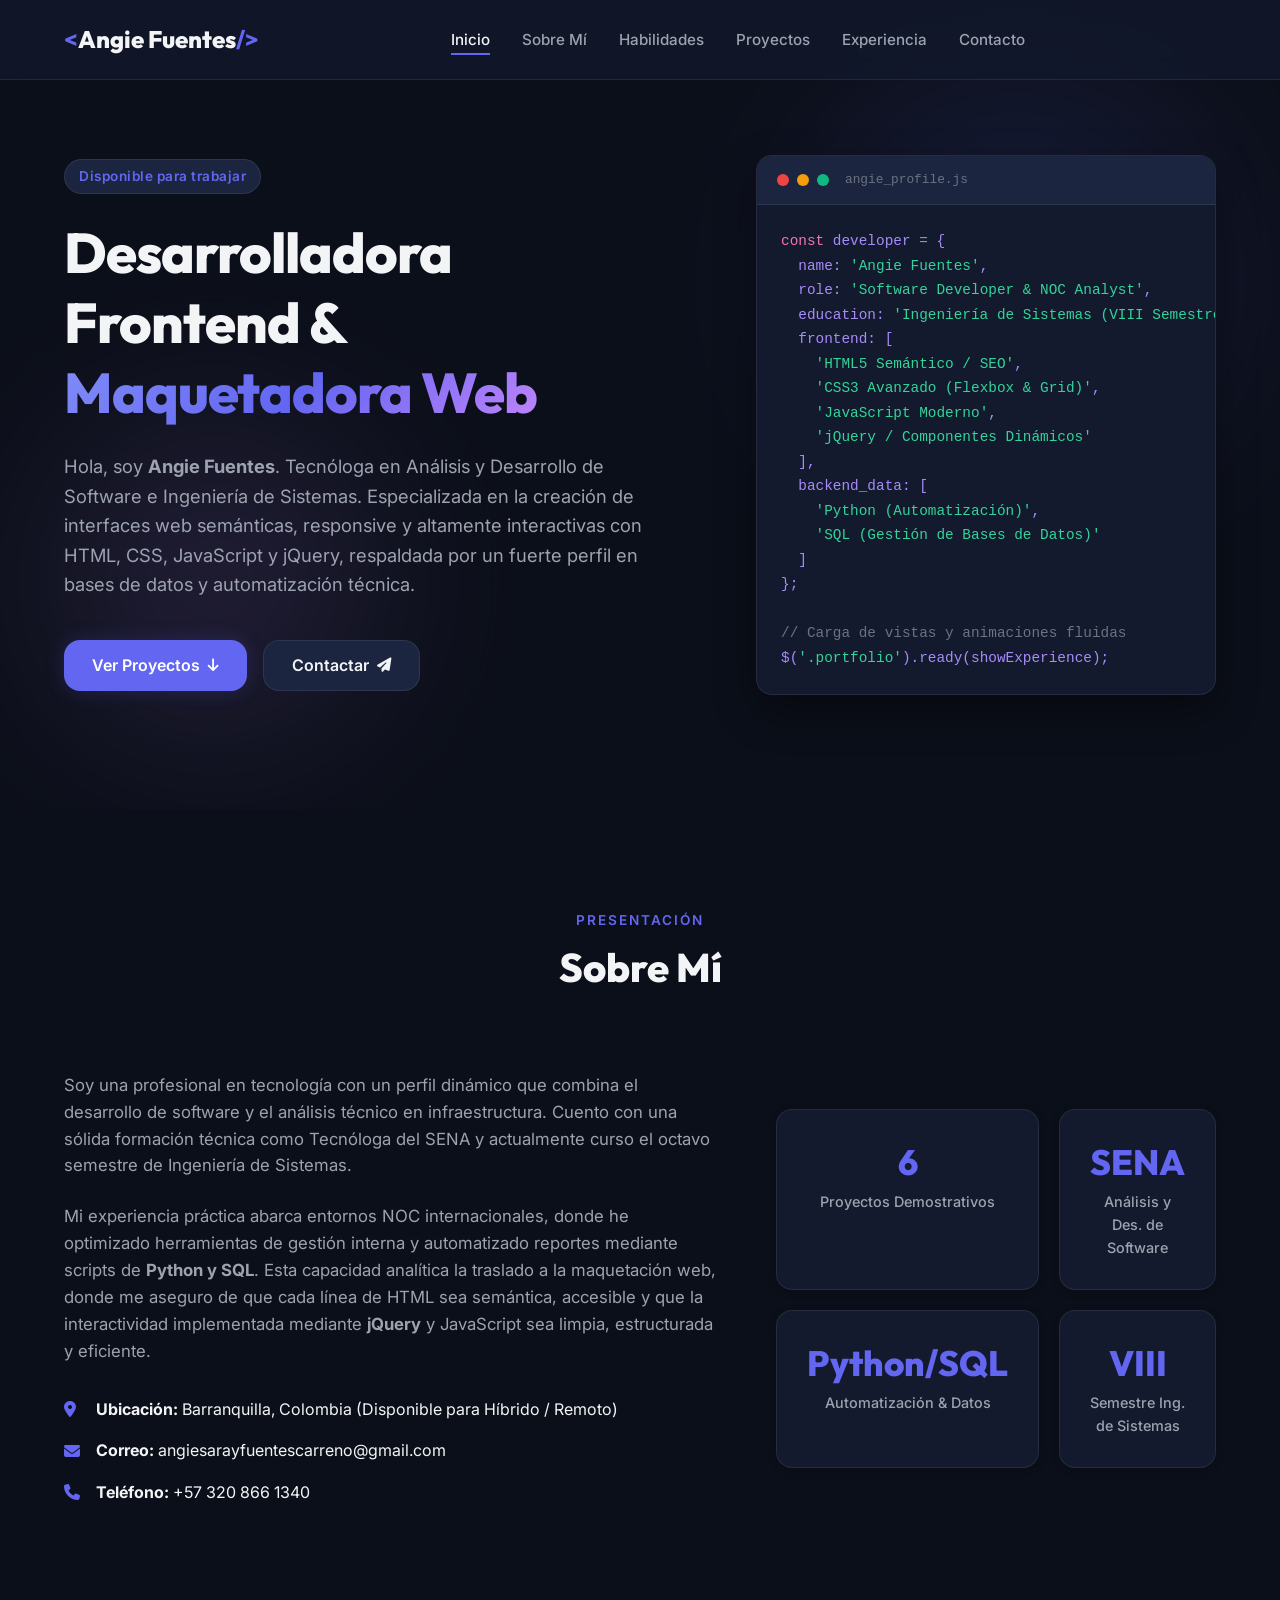
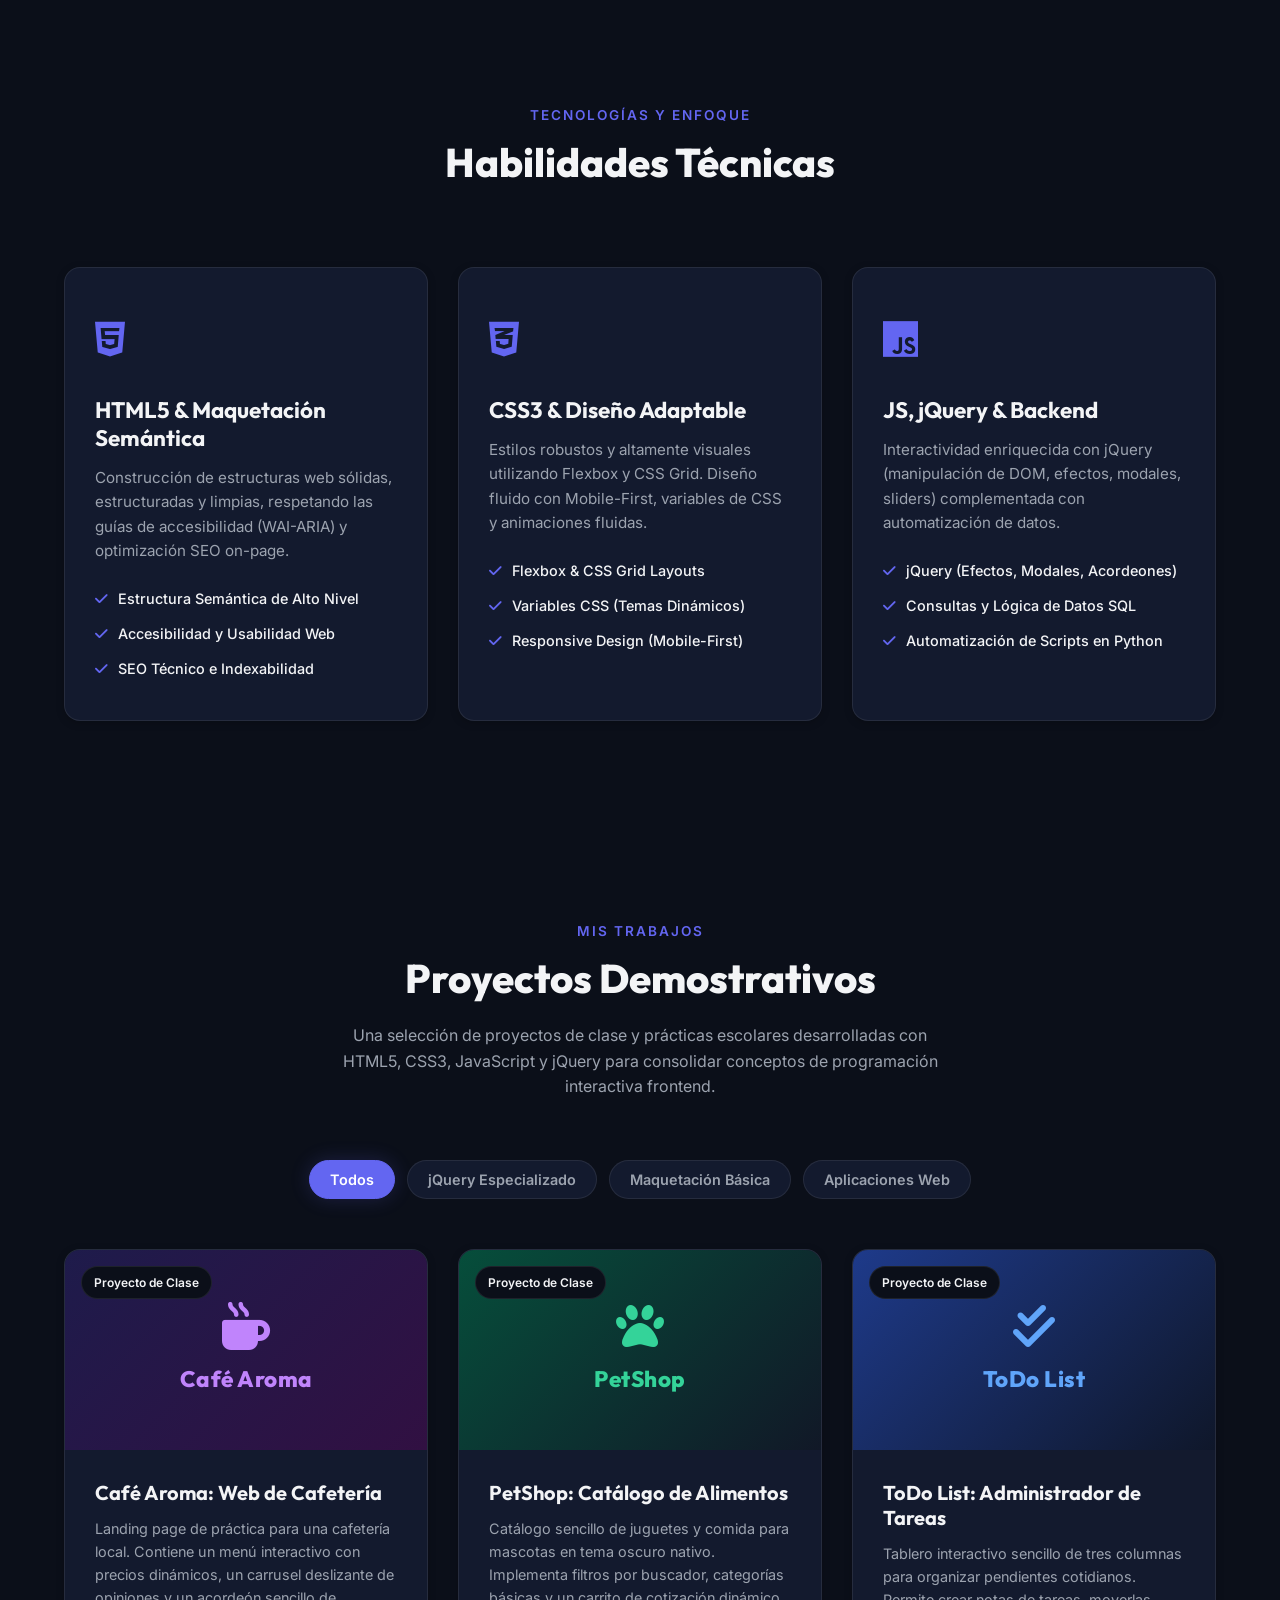
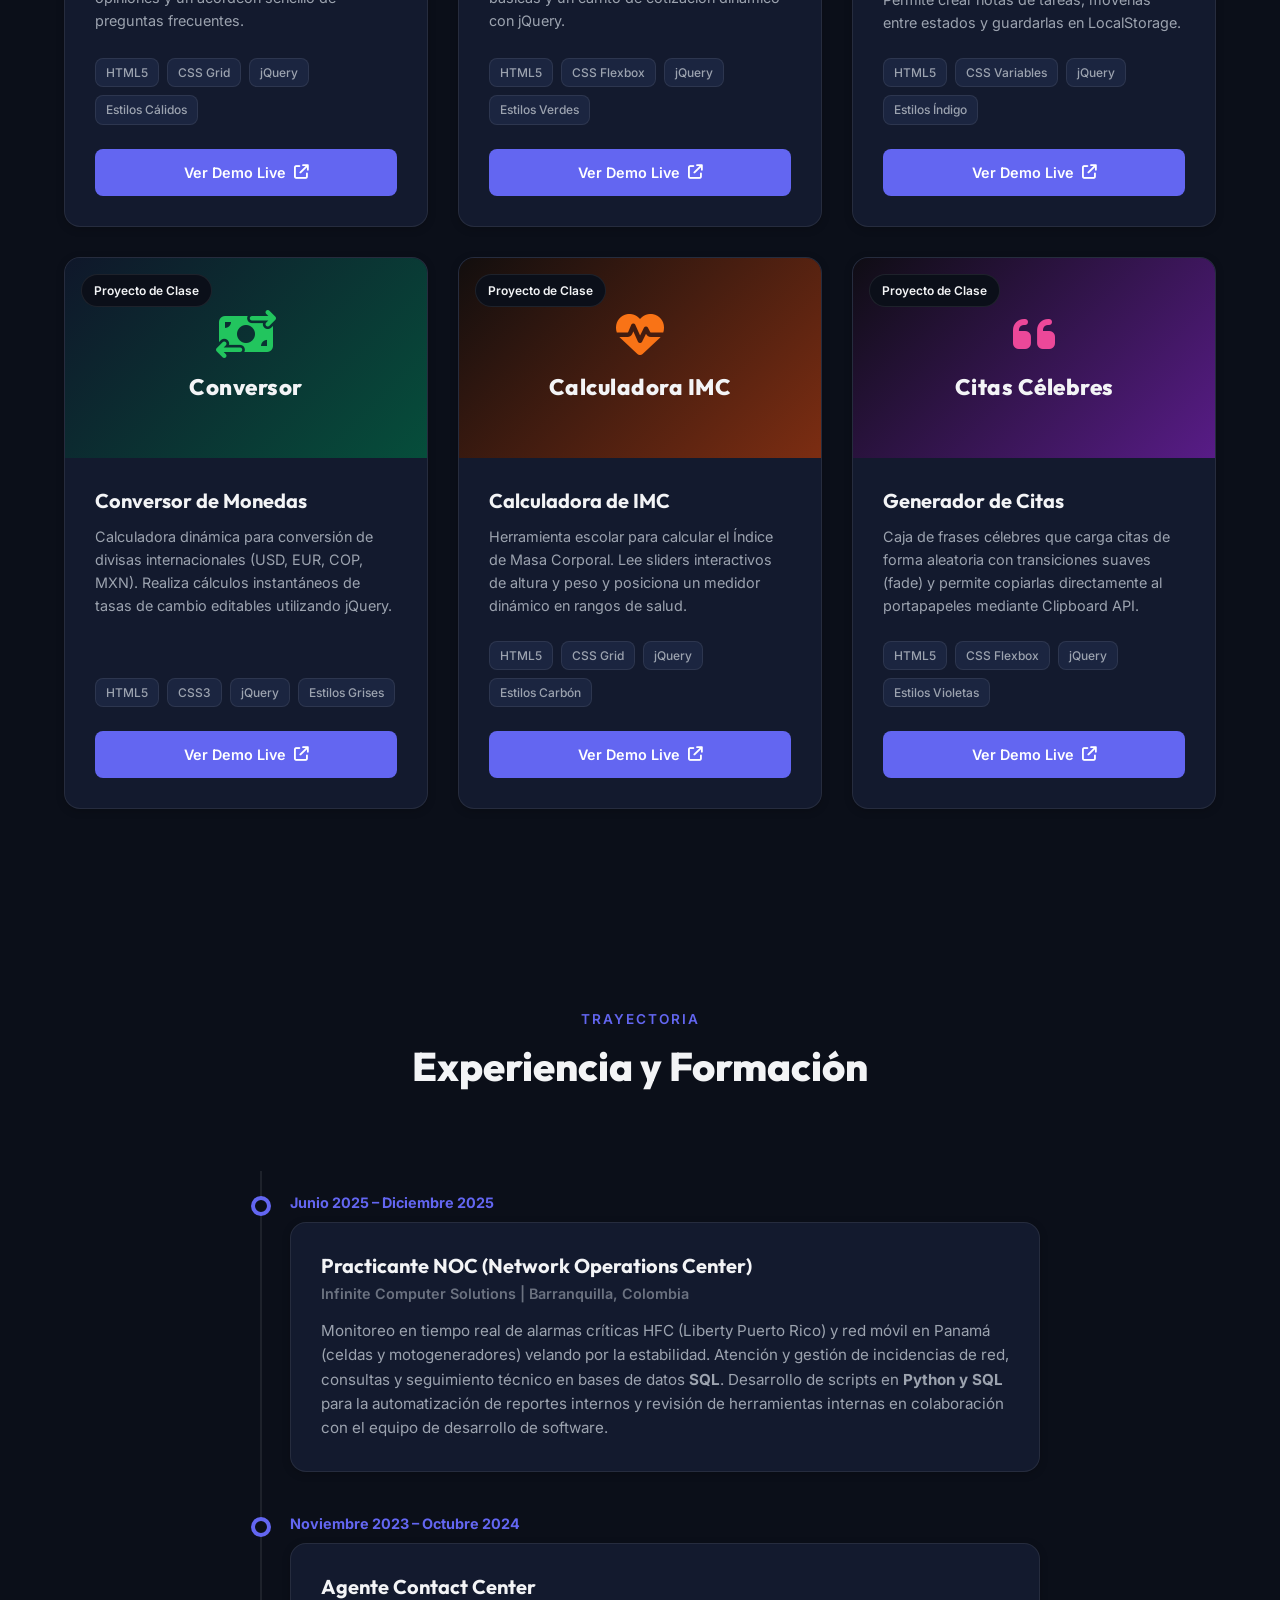
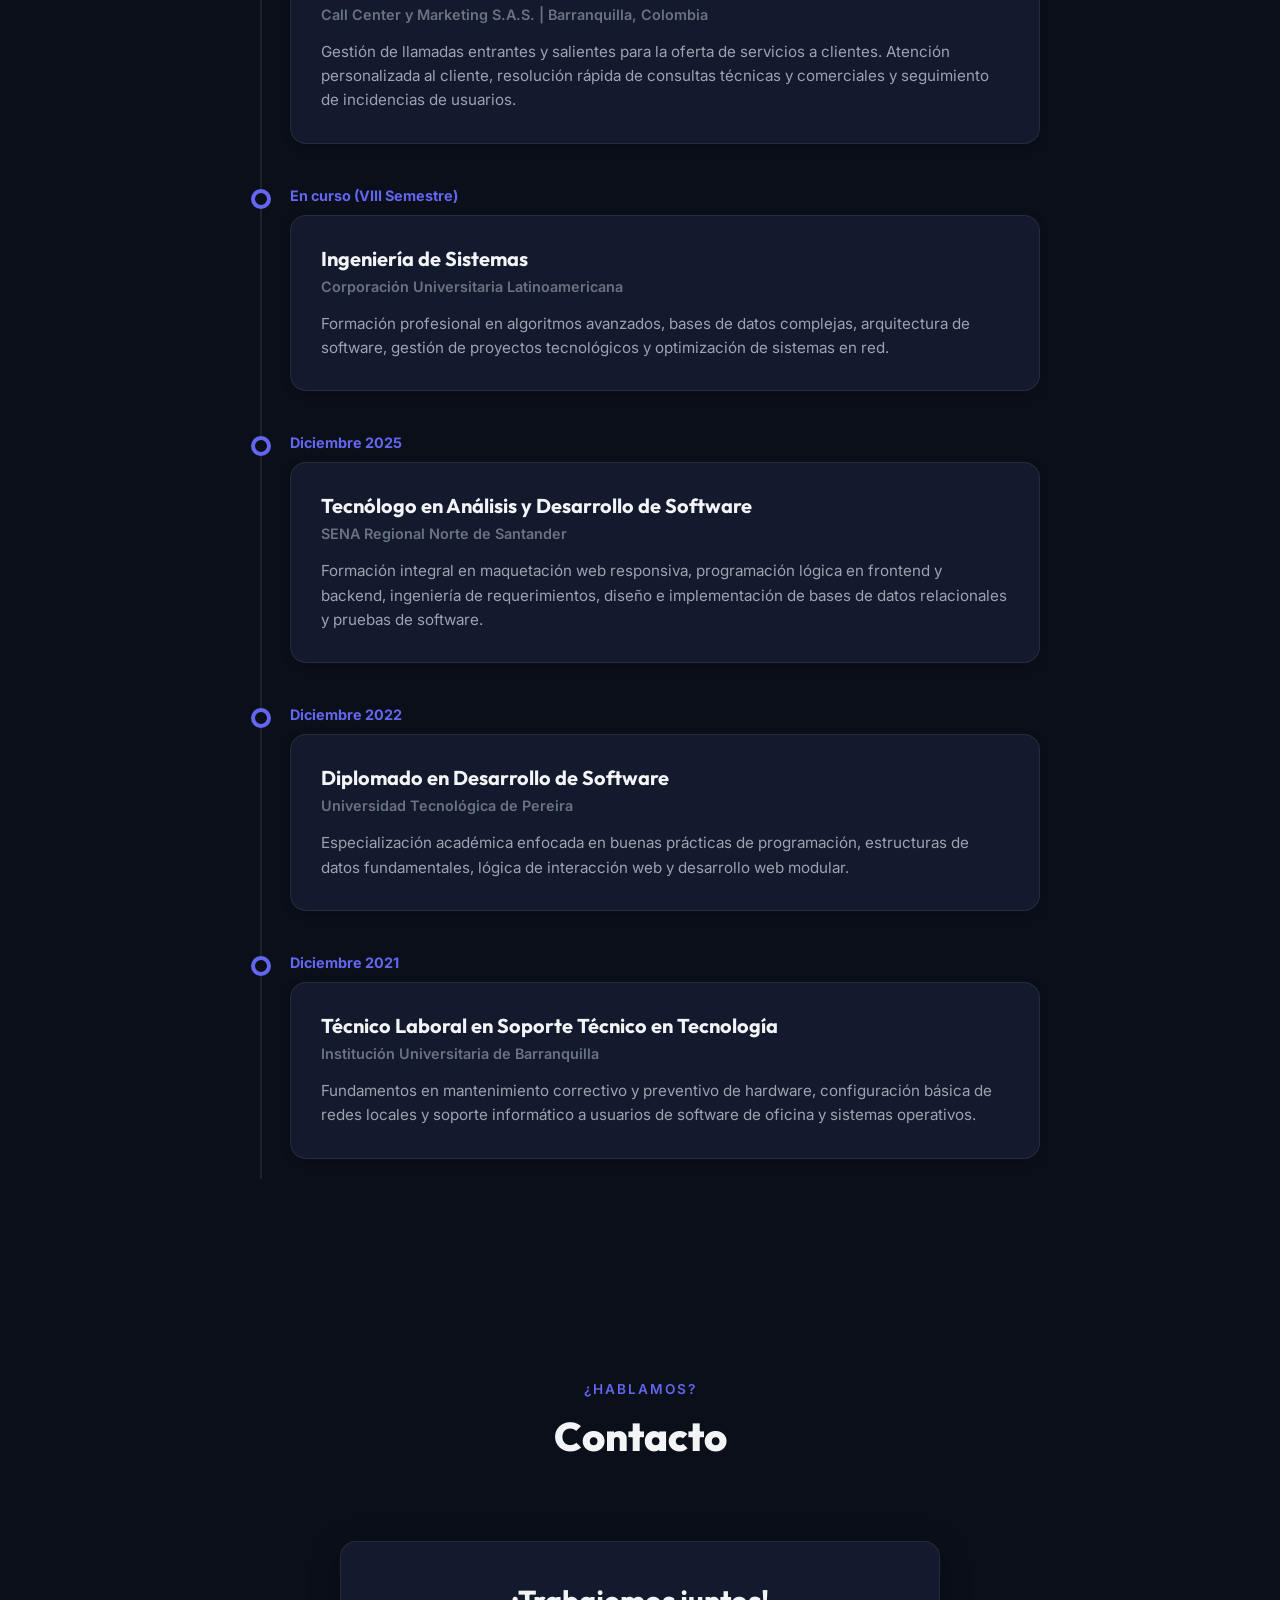
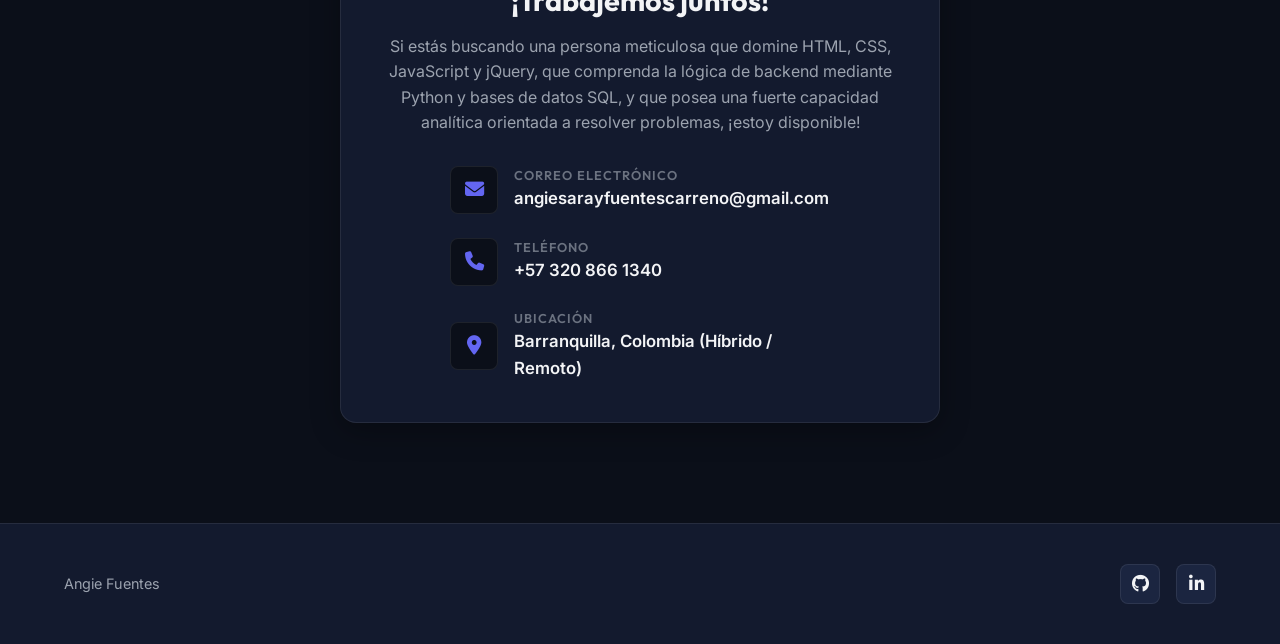
==== commit 2f4b55df: "Diferenciar diseno de proyectos existentes y agregar 3 nuevos proyectos de clase con esteticas unica" ====
--- a/index.html
+++ b/index.html
@@ -138,7 +138,7 @@
                     </div>
                     <div class="about-stats">
                         <div class="stat-card">
-                            <h3 class="stat-number">3</h3>
+                            <h3 class="stat-number">6</h3>
                             <p class="stat-label">Proyectos Demostrativos</p>
                         </div>
                         <div class="stat-card">
@@ -209,7 +209,7 @@
                     <span class="section-subtitle">Mis Trabajos</span>
                     <h2 class="section-title">Proyectos Demostrativos</h2>
                     <p class="section-intro">
-                        Una selección de proyectos creados específicamente para demostrar destreza en maquetación, interactividad de interfaz y buenas prácticas con HTML, CSS, JS y jQuery.
+                        Una selección de proyectos de clase y prácticas escolares desarrolladas con HTML5, CSS3, JavaScript y jQuery para consolidar conceptos de programación interactiva frontend.
                     </p>
                 </div>
 
@@ -217,7 +217,7 @@
                 <div class="project-filters">
                     <button class="filter-btn active" data-filter="all" id="filter-all">Todos</button>
                     <button class="filter-btn" data-filter="jquery" id="filter-jquery">jQuery Especializado</button>
-                    <button class="filter-btn" data-filter="layout" id="filter-layout">Maquetación Avanzada</button>
+                    <button class="filter-btn" data-filter="layout" id="filter-layout">Maquetación Básica</button>
                     <button class="filter-btn" data-filter="application" id="filter-application">Aplicaciones Web</button>
                 </div>
 
@@ -226,7 +226,7 @@
                     <!-- Project 1: Café Aroma -->
                     <article class="project-card" data-category="layout jquery">
                         <div class="project-img-wrapper">
-                            <div class="project-tag">Práctica Académica</div>
+                            <div class="project-tag">Proyecto de Clase</div>
                             <div class="project-placeholder-img visual-gradient-saas">
                                 <i class="fa-solid fa-mug-hot card-visual-icon"></i>
                                 <span class="placeholder-text">Café Aroma</span>
@@ -241,7 +241,7 @@
                                 <span>HTML5</span>
                                 <span>CSS Grid</span>
                                 <span>jQuery</span>
-                                <span>Maquetación Básica</span>
+                                <span>Estilos Cálidos</span>
                             </div>
                             <div class="project-links">
                                 <a href="proyectos/saas-landing/index.html" class="btn-project btn-view" target="_blank">
@@ -254,7 +254,7 @@
                     <!-- Project 2: PetShop -->
                     <article class="project-card" data-category="jquery application">
                         <div class="project-img-wrapper">
-                            <div class="project-tag">Proyecto de Práctica</div>
+                            <div class="project-tag">Proyecto de Clase</div>
                             <div class="project-placeholder-img visual-gradient-ecommerce">
                                 <i class="fa-solid fa-paw card-visual-icon"></i>
                                 <span class="placeholder-text">PetShop</span>
@@ -263,13 +263,13 @@
                         <div class="project-info">
                             <h3 class="project-title">PetShop: Catálogo de Alimentos</h3>
                             <p class="project-desc">
-                                Catálogo sencillo de juguetes y comida para mascotas. Implementa filtros por buscador, categorías básicas y un carrito de cotización dinámico con jQuery.
+                                Catálogo sencillo de juguetes y comida para mascotas en tema oscuro nativo. Implementa filtros por buscador, categorías básicas y un carrito de cotización dinámico con jQuery.
                             </p>
                             <div class="project-tech-tags">
                                 <span>HTML5</span>
                                 <span>CSS Flexbox</span>
                                 <span>jQuery</span>
-                                <span>Carrito Simple</span>
+                                <span>Estilos Verdes</span>
                             </div>
                             <div class="project-links">
                                 <a href="proyectos/ecommerce-hub/index.html" class="btn-project btn-view" target="_blank">
@@ -291,16 +291,100 @@
                         <div class="project-info">
                             <h3 class="project-title">ToDo List: Administrador de Tareas</h3>
                             <p class="project-desc">
-                                Tablero interactivo sencillo para organizar pendientes cotidianos en columnas. Permite crear notas de tareas, moverlas entre estados y guardarlas en LocalStorage.
+                                Tablero interactivo sencillo de tres columnas para organizar pendientes cotidianos. Permite crear notas de tareas, moverlas entre estados y guardarlas en LocalStorage.
                             </p>
                             <div class="project-tech-tags">
                                 <span>HTML5</span>
                                 <span>CSS Variables</span>
                                 <span>jQuery</span>
-                                <span>LocalStorage</span>
+                                <span>Estilos Índigo</span>
                             </div>
                             <div class="project-links">
                                 <a href="proyectos/kanban-board/index.html" class="btn-project btn-view" target="_blank">
+                                    Ver Demo Live <i class="fa-solid fa-arrow-up-right-from-square"></i>
+                                </a>
+                            </div>
+                        </div>
+                    </article>
+
+                    <!-- Project 4: Conversor de Divisas -->
+                    <article class="project-card" data-category="application jquery">
+                        <div class="project-img-wrapper">
+                            <div class="project-tag">Proyecto de Clase</div>
+                            <div class="project-placeholder-img" style="background: linear-gradient(135deg, #0f172a 0%, #064e3b 100%);">
+                                <i class="fa-solid fa-money-bill-transfer card-visual-icon" style="color: #22c55e;"></i>
+                                <span class="placeholder-text">Conversor</span>
+                            </div>
+                        </div>
+                        <div class="project-info">
+                            <h3 class="project-title">Conversor de Monedas</h3>
+                            <p class="project-desc">
+                                Calculadora dinámica para conversión de divisas internacionales (USD, EUR, COP, MXN). Realiza cálculos instantáneos de tasas de cambio editables utilizando jQuery.
+                            </p>
+                            <div class="project-tech-tags">
+                                <span>HTML5</span>
+                                <span>CSS3</span>
+                                <span>jQuery</span>
+                                <span>Estilos Grises</span>
+                            </div>
+                            <div class="project-links">
+                                <a href="proyectos/conversor-divisas/index.html" class="btn-project btn-view" target="_blank">
+                                    Ver Demo Live <i class="fa-solid fa-arrow-up-right-from-square"></i>
+                                </a>
+                            </div>
+                        </div>
+                    </article>
+
+                    <!-- Project 5: Calculadora de IMC -->
+                    <article class="project-card" data-category="application jquery">
+                        <div class="project-img-wrapper">
+                            <div class="project-tag">Proyecto de Clase</div>
+                            <div class="project-placeholder-img" style="background: linear-gradient(135deg, #120e0e 0%, #7c2d12 100%);">
+                                <i class="fa-solid fa-heart-pulse card-visual-icon" style="color: #f97316;"></i>
+                                <span class="placeholder-text">Calculadora IMC</span>
+                            </div>
+                        </div>
+                        <div class="project-info">
+                            <h3 class="project-title">Calculadora de IMC</h3>
+                            <p class="project-desc">
+                                Herramienta escolar para calcular el Índice de Masa Corporal. Lee sliders interactivos de altura y peso y posiciona un medidor dinámico en rangos de salud.
+                            </p>
+                            <div class="project-tech-tags">
+                                <span>HTML5</span>
+                                <span>CSS Grid</span>
+                                <span>jQuery</span>
+                                <span>Estilos Carbón</span>
+                            </div>
+                            <div class="project-links">
+                                <a href="proyectos/calculadora-imc/index.html" class="btn-project btn-view" target="_blank">
+                                    Ver Demo Live <i class="fa-solid fa-arrow-up-right-from-square"></i>
+                                </a>
+                            </div>
+                        </div>
+                    </article>
+
+                    <!-- Project 6: Generador de Citas -->
+                    <article class="project-card" data-category="layout jquery">
+                        <div class="project-img-wrapper">
+                            <div class="project-tag">Proyecto de Clase</div>
+                            <div class="project-placeholder-img" style="background: linear-gradient(135deg, #0f0d14 0%, #581c87 100%);">
+                                <i class="fa-solid fa-quote-left card-visual-icon" style="color: #ec4899;"></i>
+                                <span class="placeholder-text">Citas Célebres</span>
+                            </div>
+                        </div>
+                        <div class="project-info">
+                            <h3 class="project-title">Generador de Citas</h3>
+                            <p class="project-desc">
+                                Caja de frases célebres que carga citas de forma aleatoria con transiciones suaves (fade) y permite copiarlas directamente al portapapeles mediante Clipboard API.
+                            </p>
+                            <div class="project-tech-tags">
+                                <span>HTML5</span>
+                                <span>CSS Flexbox</span>
+                                <span>jQuery</span>
+                                <span>Estilos Violetas</span>
+                            </div>
+                            <div class="project-links">
+                                <a href="proyectos/generador-citas/index.html" class="btn-project btn-view" target="_blank">
                                     Ver Demo Live <i class="fa-solid fa-arrow-up-right-from-square"></i>
                                 </a>
                             </div>
